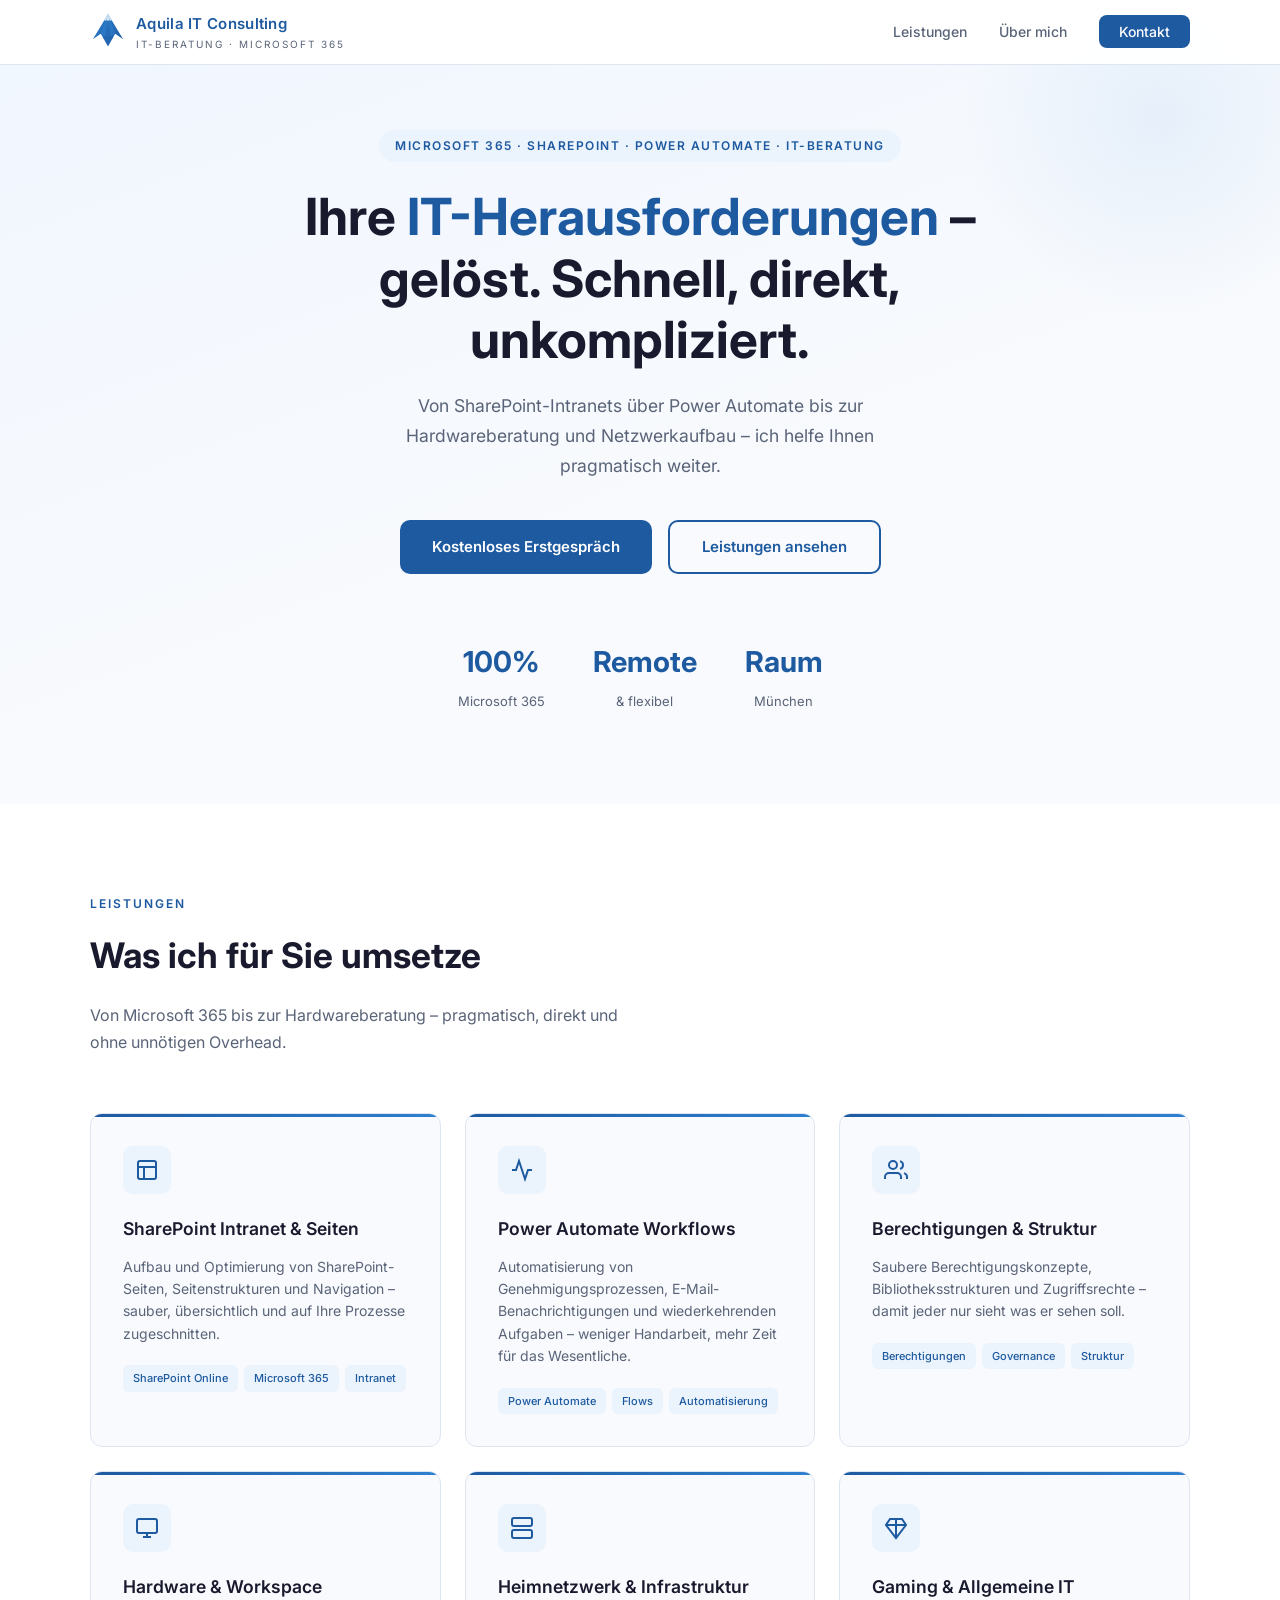
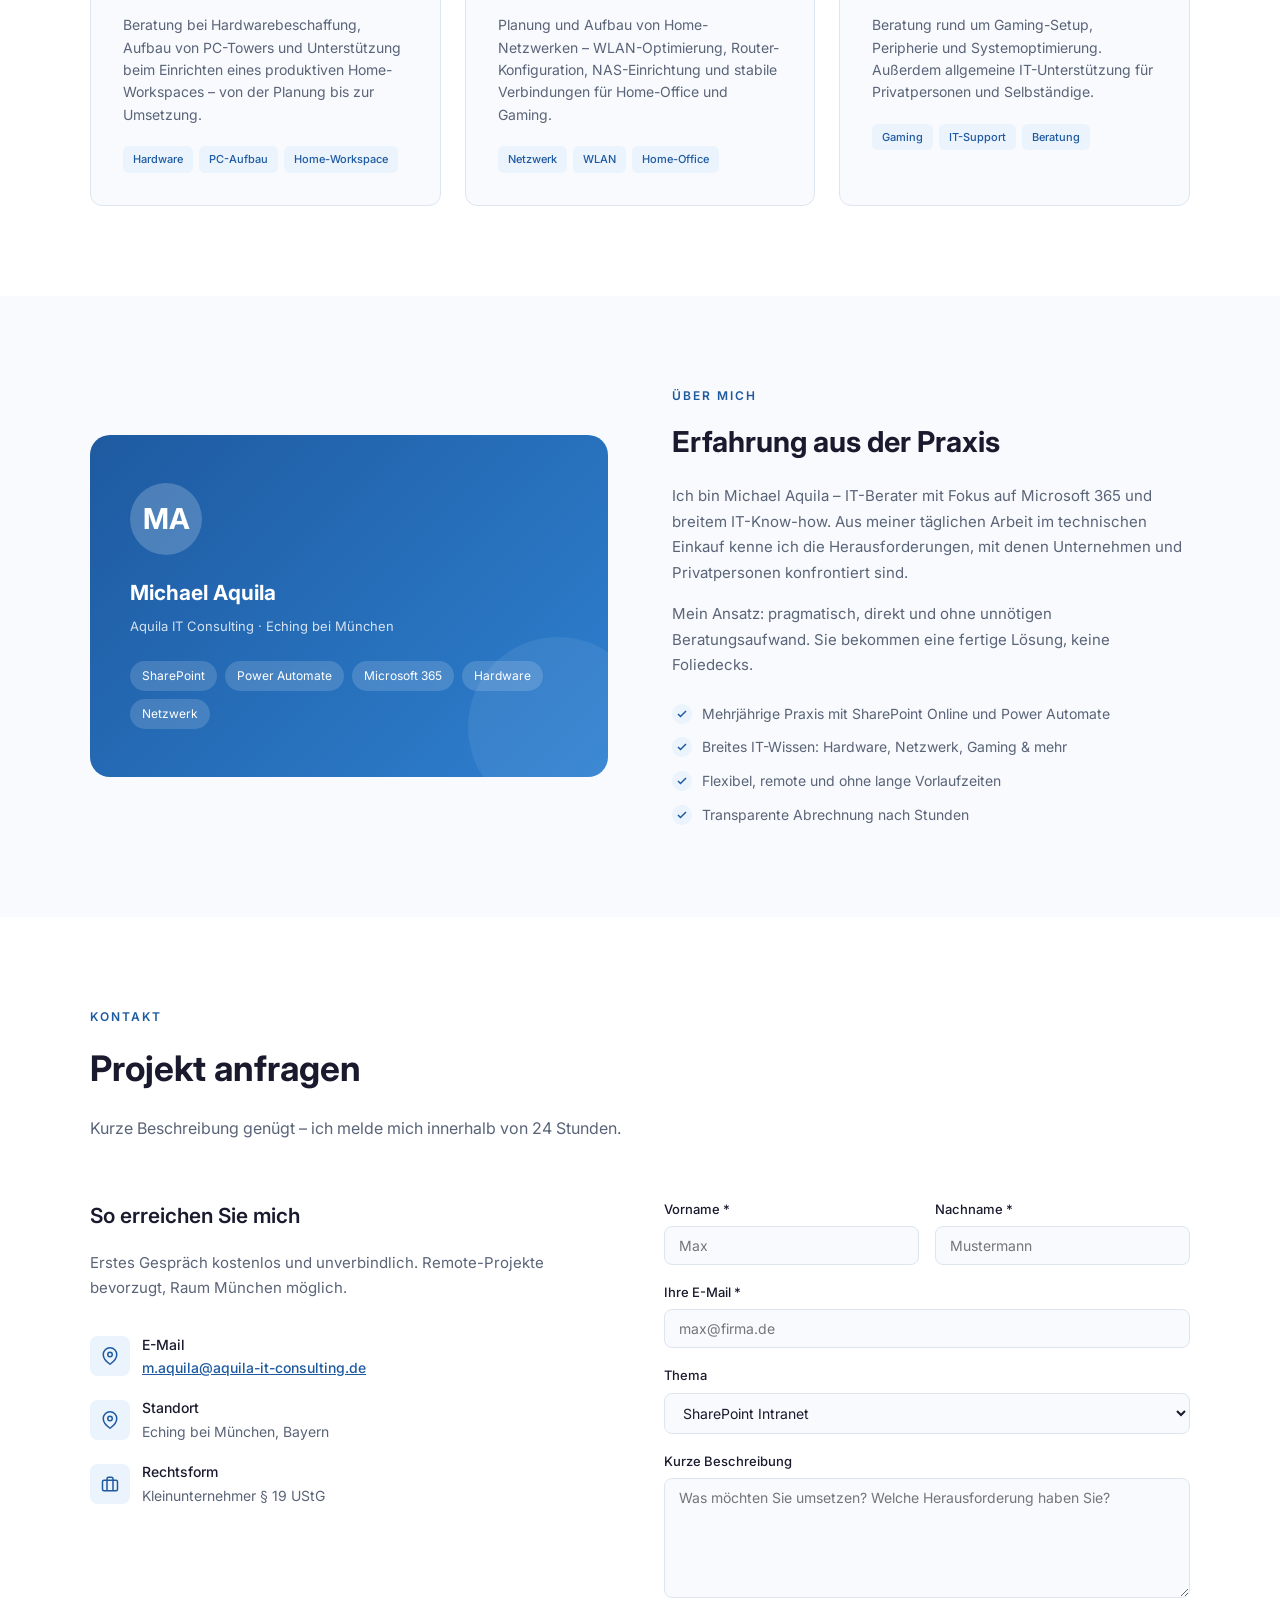
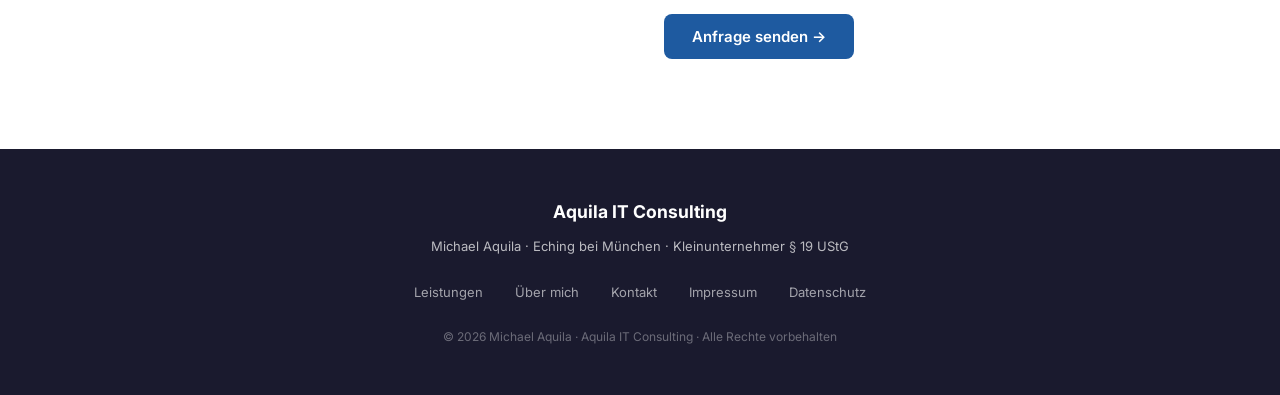
==== index.html @ cd44fe3d "Rename index_1.html to index.html" ====
<!DOCTYPE html>
<html lang="de">
<head>
<meta charset="UTF-8">
<meta name="viewport" content="width=device-width, initial-scale=1.0">
<title>Aquila IT Consulting – SharePoint, Power Automate & IT-Beratung</title>
<meta name="description" content="Professionelle IT-Beratung: SharePoint, Power Automate, Hardware, Netzwerk und mehr. Michael Aquila – Aquila IT Consulting, Eching bei München.">
<link href="https://fonts.googleapis.com/css2?family=Inter:wght@300;400;500;600;700&display=swap" rel="stylesheet">
<style>
  *, *::before, *::after { box-sizing: border-box; margin: 0; padding: 0; }
  :root {
    --blue: #1E5AA0;
    --blue-mid: #2E80D0;
    --blue-light: #EBF3FC;
    --blue-dark: #143D6E;
    --gold: #F0A500;
    --text: #1A1A2E;
    --text-muted: #5A6478;
    --bg: #F8FAFD;
    --white: #ffffff;
    --border: #DDE6F0;
    --radius: 12px;
  }
  html { scroll-behavior: smooth; }
  body { font-family: 'Inter', sans-serif; background: var(--bg); color: var(--text); line-height: 1.7; font-size: 16px; }

  /* NAV */
  nav { position: fixed; top: 0; left: 0; right: 0; background: rgba(255,255,255,0.95); backdrop-filter: blur(8px); border-bottom: 1px solid var(--border); z-index: 100; padding: 0 2rem; }
  .nav-inner { max-width: 1100px; margin: 0 auto; display: flex; align-items: center; justify-content: space-between; height: 64px; }
  .nav-logo { display: flex; align-items: center; gap: 10px; text-decoration: none; }
  .nav-logo svg { width: 36px; height: 36px; }
  .nav-logo-text { font-size: 15px; font-weight: 600; color: var(--blue); letter-spacing: 0.3px; }
  .nav-logo-sub { font-size: 10px; color: var(--text-muted); letter-spacing: 2px; text-transform: uppercase; }
  nav ul { list-style: none; display: flex; gap: 2rem; }
  nav ul a { text-decoration: none; color: var(--text-muted); font-size: 14px; font-weight: 500; transition: color 0.2s; }
  nav ul a:hover { color: var(--blue); }
  .nav-cta { background: var(--blue); color: white !important; padding: 8px 20px; border-radius: 8px; font-size: 14px !important; transition: background 0.2s !important; }
  .nav-cta:hover { background: var(--blue-dark) !important; color: white !important; }

  /* HERO */
  .hero { padding: 130px 2rem 90px; background: linear-gradient(160deg, #F0F6FF 0%, #F8FAFD 60%); text-align: center; position: relative; overflow: hidden; }
  .hero::before { content: ''; position: absolute; top: -80px; right: -80px; width: 400px; height: 400px; background: radial-gradient(circle, rgba(46,128,208,0.08) 0%, transparent 70%); pointer-events: none; }
  .hero-badge { display: inline-block; background: var(--blue-light); color: var(--blue); font-size: 12px; font-weight: 600; letter-spacing: 1.5px; text-transform: uppercase; padding: 6px 16px; border-radius: 20px; margin-bottom: 1.5rem; }
  .hero h1 { font-size: clamp(2rem, 5vw, 3.2rem); font-weight: 700; color: var(--text); line-height: 1.2; max-width: 780px; margin: 0 auto 1.25rem; }
  .hero h1 span { color: var(--blue); }
  .hero p { font-size: 1.1rem; color: var(--text-muted); max-width: 560px; margin: 0 auto 2.5rem; }
  .hero-btns { display: flex; gap: 1rem; justify-content: center; flex-wrap: wrap; }
  .btn-primary { background: var(--blue); color: white; padding: 14px 32px; border-radius: 10px; text-decoration: none; font-weight: 600; font-size: 15px; transition: background 0.2s, transform 0.15s; display: inline-block; }
  .btn-primary:hover { background: var(--blue-dark); transform: translateY(-1px); }
  .btn-outline { border: 2px solid var(--blue); color: var(--blue); padding: 12px 32px; border-radius: 10px; text-decoration: none; font-weight: 600; font-size: 15px; transition: all 0.2s; display: inline-block; }
  .btn-outline:hover { background: var(--blue-light); }
  .hero-stats { display: flex; justify-content: center; gap: 3rem; margin-top: 4rem; flex-wrap: wrap; }
  .hero-stat { text-align: center; }
  .hero-stat strong { display: block; font-size: 1.8rem; font-weight: 700; color: var(--blue); }
  .hero-stat span { font-size: 13px; color: var(--text-muted); }

  /* SECTIONS */
  section { padding: 90px 2rem; }
  .section-inner { max-width: 1100px; margin: 0 auto; }
  .section-label { font-size: 12px; font-weight: 600; letter-spacing: 2px; text-transform: uppercase; color: var(--blue); margin-bottom: 0.75rem; }
  .section-title { font-size: clamp(1.6rem, 3vw, 2.2rem); font-weight: 700; color: var(--text); margin-bottom: 1rem; }
  .section-sub { font-size: 1rem; color: var(--text-muted); max-width: 560px; margin-bottom: 3.5rem; }

  /* LEISTUNGEN */
  #leistungen { background: var(--white); }
  .services-grid { display: grid; grid-template-columns: repeat(auto-fit, minmax(300px, 1fr)); gap: 1.5rem; }
  .service-card { background: var(--bg); border: 1px solid var(--border); border-radius: var(--radius); padding: 2rem; transition: transform 0.2s, box-shadow 0.2s; position: relative; overflow: hidden; }
  .service-card::before { content: ''; position: absolute; top: 0; left: 0; right: 0; height: 3px; background: linear-gradient(90deg, var(--blue), var(--blue-mid)); }
  .service-card:hover { transform: translateY(-4px); box-shadow: 0 12px 32px rgba(30,90,160,0.1); }
  .service-icon { width: 48px; height: 48px; background: var(--blue-light); border-radius: 10px; display: flex; align-items: center; justify-content: center; margin-bottom: 1.25rem; }
  .service-icon svg { width: 24px; height: 24px; stroke: var(--blue); fill: none; stroke-width: 2; }
  .service-card h3 { font-size: 1.1rem; font-weight: 600; margin-bottom: 0.75rem; color: var(--text); }
  .service-card p { font-size: 14px; color: var(--text-muted); line-height: 1.6; }
  .service-tags { display: flex; flex-wrap: wrap; gap: 6px; margin-top: 1.25rem; }
  .tag { font-size: 11px; font-weight: 500; background: var(--blue-light); color: var(--blue); padding: 4px 10px; border-radius: 6px; }

  /* ÜBER MICH */
  #ueber { background: var(--bg); }
  .about-grid { display: grid; grid-template-columns: 1fr 1fr; gap: 4rem; align-items: center; }
  @media (max-width: 768px) { .about-grid { grid-template-columns: 1fr; gap: 2rem; } }
  .about-visual { background: linear-gradient(135deg, var(--blue) 0%, var(--blue-mid) 100%); border-radius: 20px; padding: 3rem 2.5rem; color: white; position: relative; overflow: hidden; }
  .about-visual::after { content: ''; position: absolute; bottom: -40px; right: -40px; width: 180px; height: 180px; background: rgba(255,255,255,0.07); border-radius: 50%; }
  .about-avatar { width: 72px; height: 72px; background: rgba(255,255,255,0.2); border-radius: 50%; display: flex; align-items: center; justify-content: center; font-size: 1.8rem; font-weight: 700; margin-bottom: 1.25rem; color: white; }
  .about-visual h3 { font-size: 1.3rem; font-weight: 700; margin-bottom: 0.25rem; }
  .about-visual p { font-size: 13px; opacity: 0.8; margin-bottom: 1.5rem; }
  .about-chips { display: flex; flex-wrap: wrap; gap: 8px; }
  .about-chip { background: rgba(255,255,255,0.15); color: white; font-size: 12px; padding: 5px 12px; border-radius: 20px; }
  .about-text h2 { font-size: 1.8rem; font-weight: 700; margin-bottom: 1rem; }
  .about-text p { color: var(--text-muted); margin-bottom: 1rem; font-size: 15px; }
  .about-points { list-style: none; margin-top: 1.5rem; display: flex; flex-direction: column; gap: 10px; }
  .about-points li { display: flex; align-items: flex-start; gap: 10px; font-size: 14px; color: var(--text-muted); }
  .about-points li::before { content: ''; width: 20px; height: 20px; min-width: 20px; background: var(--blue-light); border-radius: 50%; background-image: url("data:image/svg+xml,%3Csvg xmlns='http://www.w3.org/2000/svg' viewBox='0 0 24 24' fill='none' stroke='%231E5AA0' stroke-width='3'%3E%3Cpolyline points='20 6 9 17 4 12'/%3E%3C/svg%3E"); background-size: 12px; background-position: center; background-repeat: no-repeat; margin-top: 2px; }

  /* KONTAKT */
  #kontakt { background: var(--white); }
  .contact-grid { display: grid; grid-template-columns: 1fr 1fr; gap: 3rem; align-items: start; }
  @media (max-width: 768px) { .contact-grid { grid-template-columns: 1fr; } }
  .contact-info h3 { font-size: 1.3rem; font-weight: 600; margin-bottom: 1rem; }
  .contact-info p { color: var(--text-muted); font-size: 15px; margin-bottom: 2rem; }
  .contact-items { display: flex; flex-direction: column; gap: 1rem; }
  .contact-item { display: flex; align-items: center; gap: 12px; font-size: 14px; color: var(--text-muted); }
  .contact-item-icon { width: 40px; height: 40px; background: var(--blue-light); border-radius: 8px; display: flex; align-items: center; justify-content: center; flex-shrink: 0; }
  .contact-item-icon svg { width: 18px; height: 18px; stroke: var(--blue); fill: none; stroke-width: 2; }
  .contact-form { display: flex; flex-direction: column; gap: 1rem; }
  .form-row { display: grid; grid-template-columns: 1fr 1fr; gap: 1rem; }
  @media (max-width: 520px) { .form-row { grid-template-columns: 1fr; } }
  .form-group { display: flex; flex-direction: column; gap: 6px; }
  .form-group label { font-size: 13px; font-weight: 500; color: var(--text); }
  .form-group input, .form-group textarea, .form-group select { padding: 10px 14px; border: 1px solid var(--border); border-radius: 8px; font-family: inherit; font-size: 14px; color: var(--text); background: var(--bg); outline: none; transition: border-color 0.2s; }
  .form-group input:focus, .form-group textarea:focus, .form-group select:focus { border-color: var(--blue); }
  .form-group textarea { resize: vertical; min-height: 120px; }
  .form-submit { background: var(--blue); color: white; border: none; padding: 13px 28px; border-radius: 8px; font-size: 15px; font-weight: 600; font-family: inherit; cursor: pointer; transition: background 0.2s; align-self: flex-start; }
  .form-submit:hover { background: var(--blue-dark); }

  /* MODAL */
  .modal-overlay { display: none; position: fixed; inset: 0; background: rgba(0,0,0,0.5); z-index: 999; align-items: center; justify-content: center; padding: 1rem; }
  .modal-overlay.active { display: flex; }
  .modal { background: white; border-radius: 16px; padding: 2rem; max-width: 720px; width: 100%; max-height: 85vh; overflow-y: auto; position: relative; }
  .modal h2 { font-size: 1.4rem; font-weight: 700; color: var(--blue); margin-bottom: 1.5rem; }
  .modal h3 { font-size: 1rem; font-weight: 600; margin: 1.25rem 0 0.5rem; color: var(--text); }
  .modal p, .modal li { font-size: 14px; color: var(--text-muted); line-height: 1.7; }
  .modal ul { padding-left: 1.25rem; margin-top: 0.5rem; }
  .modal-close { position: absolute; top: 1rem; right: 1rem; background: var(--bg); border: 1px solid var(--border); border-radius: 8px; padding: 6px 12px; cursor: pointer; font-size: 13px; color: var(--text-muted); font-family: inherit; }
  .modal-close:hover { background: var(--border); }

  /* FOOTER */
  footer { background: var(--text); color: rgba(255,255,255,0.7); padding: 3rem 2rem; text-align: center; }
  .footer-inner { max-width: 1100px; margin: 0 auto; }
  .footer-logo { font-size: 1.1rem; font-weight: 700; color: white; margin-bottom: 0.5rem; }
  .footer-sub { font-size: 13px; margin-bottom: 1.5rem; }
  .footer-links { display: flex; justify-content: center; gap: 2rem; flex-wrap: wrap; margin-bottom: 1.5rem; }
  .footer-links a { color: rgba(255,255,255,0.6); text-decoration: none; font-size: 13px; transition: color 0.2s; cursor: pointer; }
  .footer-links a:hover { color: white; }
  .footer-copy { font-size: 12px; opacity: 0.5; }

  @media (max-width: 640px) {
    nav ul { display: none; }
    .hero { padding: 110px 1.5rem 70px; }
    .hero-stats { gap: 1.5rem; }
    section { padding: 60px 1.5rem; }
    .services-grid { grid-template-columns: 1fr; }
  }
</style>
</head>
<body>

<nav>
  <div class="nav-inner">
    <a href="#" class="nav-logo">
      <svg viewBox="0 0 84 100" xmlns="http://www.w3.org/2000/svg">
        <defs>
          <linearGradient id="wg" x1="0%" y1="0%" x2="100%" y2="100%">
            <stop offset="0%" style="stop-color:#2E80D0"/>
            <stop offset="100%" style="stop-color:#1E5AA0"/>
          </linearGradient>
        </defs>
        <polygon points="42,0 0,70 22,55 42,90 62,55 84,70" fill="url(#wg)"/>
        <polygon points="42,0 32,18 52,18" fill="white"/>
        <polygon points="42,0 22,55 34,63" fill="rgba(46,128,208,0.5)"/>
        <polygon points="42,0 62,55 50,63" fill="rgba(46,128,208,0.5)"/>
        <rect x="28" y="65" width="28" height="4" rx="2" fill="#1E5AA0" opacity="0.4"/>
      </svg>
      <div>
        <div class="nav-logo-text">Aquila IT Consulting</div>
        <div class="nav-logo-sub">IT-Beratung · Microsoft 365</div>
      </div>
    </a>
    <ul>
      <li><a href="#leistungen">Leistungen</a></li>
      <li><a href="#ueber">Über mich</a></li>
      <li><a href="#kontakt" class="nav-cta">Kontakt</a></li>
    </ul>
  </div>
</nav>

<section class="hero">
  <div class="hero-badge">Microsoft 365 · SharePoint · Power Automate · IT-Beratung</div>
  <h1>Ihre <span>IT-Herausforderungen</span> – gelöst. Schnell, direkt, unkompliziert.</h1>
  <p>Von SharePoint-Intranets über Power Automate bis zur Hardwareberatung und Netzwerkaufbau – ich helfe Ihnen pragmatisch weiter.</p>
  <div class="hero-btns">
    <a href="#kontakt" class="btn-primary">Kostenloses Erstgespräch</a>
    <a href="#leistungen" class="btn-outline">Leistungen ansehen</a>
  </div>
  <div class="hero-stats">
    <div class="hero-stat"><strong>100%</strong><span>Microsoft 365</span></div>
    <div class="hero-stat"><strong>Remote</strong><span>& flexibel</span></div>
    <div class="hero-stat"><strong>Raum</strong><span>München</span></div>
  </div>
</section>

<section id="leistungen">
  <div class="section-inner">
    <div class="section-label">Leistungen</div>
    <h2 class="section-title">Was ich für Sie umsetze</h2>
    <p class="section-sub">Von Microsoft 365 bis zur Hardwareberatung – pragmatisch, direkt und ohne unnötigen Overhead.</p>
    <div class="services-grid">

      <div class="service-card">
        <div class="service-icon">
          <svg viewBox="0 0 24 24"><rect x="3" y="3" width="18" height="18" rx="2"/><line x1="3" y1="9" x2="21" y2="9"/><line x1="9" y1="21" x2="9" y2="9"/></svg>
        </div>
        <h3>SharePoint Intranet & Seiten</h3>
        <p>Aufbau und Optimierung von SharePoint-Seiten, Seitenstrukturen und Navigation – sauber, übersichtlich und auf Ihre Prozesse zugeschnitten.</p>
        <div class="service-tags"><span class="tag">SharePoint Online</span><span class="tag">Microsoft 365</span><span class="tag">Intranet</span></div>
      </div>

      <div class="service-card">
        <div class="service-icon">
          <svg viewBox="0 0 24 24"><polyline points="22 12 18 12 15 21 9 3 6 12 2 12"/></svg>
        </div>
        <h3>Power Automate Workflows</h3>
        <p>Automatisierung von Genehmigungsprozessen, E-Mail-Benachrichtigungen und wiederkehrenden Aufgaben – weniger Handarbeit, mehr Zeit für das Wesentliche.</p>
        <div class="service-tags"><span class="tag">Power Automate</span><span class="tag">Flows</span><span class="tag">Automatisierung</span></div>
      </div>

      <div class="service-card">
        <div class="service-icon">
          <svg viewBox="0 0 24 24"><path d="M17 21v-2a4 4 0 0 0-4-4H5a4 4 0 0 0-4 4v2"/><circle cx="9" cy="7" r="4"/><path d="M23 21v-2a4 4 0 0 0-3-3.87"/><path d="M16 3.13a4 4 0 0 1 0 7.75"/></svg>
        </div>
        <h3>Berechtigungen & Struktur</h3>
        <p>Saubere Berechtigungskonzepte, Bibliotheksstrukturen und Zugriffsrechte – damit jeder nur sieht was er sehen soll.</p>
        <div class="service-tags"><span class="tag">Berechtigungen</span><span class="tag">Governance</span><span class="tag">Struktur</span></div>
      </div>

      <div class="service-card">
        <div class="service-icon">
          <svg viewBox="0 0 24 24"><rect x="2" y="3" width="20" height="14" rx="2"/><line x1="8" y1="21" x2="16" y2="21"/><line x1="12" y1="17" x2="12" y2="21"/></svg>
        </div>
        <h3>Hardware & Workspace</h3>
        <p>Beratung bei Hardwarebeschaffung, Aufbau von PC-Towers und Unterstützung beim Einrichten eines produktiven Home-Workspaces – von der Planung bis zur Umsetzung.</p>
        <div class="service-tags"><span class="tag">Hardware</span><span class="tag">PC-Aufbau</span><span class="tag">Home-Workspace</span></div>
      </div>

      <div class="service-card">
        <div class="service-icon">
          <svg viewBox="0 0 24 24"><rect x="2" y="2" width="20" height="8" rx="2"/><rect x="2" y="14" width="20" height="8" rx="2"/><line x1="6" y1="6" x2="6.01" y2="6"/><line x1="6" y1="18" x2="6.01" y2="18"/></svg>
        </div>
        <h3>Heimnetzwerk & Infrastruktur</h3>
        <p>Planung und Aufbau von Home-Netzwerken – WLAN-Optimierung, Router-Konfiguration, NAS-Einrichtung und stabile Verbindungen für Home-Office und Gaming.</p>
        <div class="service-tags"><span class="tag">Netzwerk</span><span class="tag">WLAN</span><span class="tag">Home-Office</span></div>
      </div>

      <div class="service-card">
        <div class="service-icon">
          <svg viewBox="0 0 24 24"><polygon points="6 3 18 3 22 9 12 22 2 9"/><line x1="2" y1="9" x2="22" y2="9"/><line x1="12" y1="3" x2="12" y2="22"/></svg>
        </div>
        <h3>Gaming & Allgemeine IT</h3>
        <p>Beratung rund um Gaming-Setup, Peripherie und Systemoptimierung. Außerdem allgemeine IT-Unterstützung für Privatpersonen und Selbständige.</p>
        <div class="service-tags"><span class="tag">Gaming</span><span class="tag">IT-Support</span><span class="tag">Beratung</span></div>
      </div>

    </div>
  </div>
</section>

<section id="ueber">
  <div class="section-inner">
    <div class="about-grid">
      <div class="about-visual">
        <div class="about-avatar">MA</div>
        <h3>Michael Aquila</h3>
        <p>Aquila IT Consulting · Eching bei München</p>
        <div class="about-chips">
          <span class="about-chip">SharePoint</span>
          <span class="about-chip">Power Automate</span>
          <span class="about-chip">Microsoft 365</span>
          <span class="about-chip">Hardware</span>
          <span class="about-chip">Netzwerk</span>
        </div>
      </div>
      <div class="about-text">
        <div class="section-label">Über mich</div>
        <h2 class="section-title">Erfahrung aus der Praxis</h2>
        <p>Ich bin Michael Aquila – IT-Berater mit Fokus auf Microsoft 365 und breitem IT-Know-how. Aus meiner täglichen Arbeit im technischen Einkauf kenne ich die Herausforderungen, mit denen Unternehmen und Privatpersonen konfrontiert sind.</p>
        <p>Mein Ansatz: pragmatisch, direkt und ohne unnötigen Beratungsaufwand. Sie bekommen eine fertige Lösung, keine Foliedecks.</p>
        <ul class="about-points">
          <li>Mehrjährige Praxis mit SharePoint Online und Power Automate</li>
          <li>Breites IT-Wissen: Hardware, Netzwerk, Gaming & mehr</li>
          <li>Flexibel, remote und ohne lange Vorlaufzeiten</li>
          <li>Transparente Abrechnung nach Stunden</li>
        </ul>
      </div>
    </div>
  </div>
</section>

<section id="kontakt">
  <div class="section-inner">
    <div class="section-label">Kontakt</div>
    <h2 class="section-title">Projekt anfragen</h2>
    <p class="section-sub">Kurze Beschreibung genügt – ich melde mich innerhalb von 24 Stunden.</p>
    <div class="contact-grid">
      <div class="contact-info">
        <h3>So erreichen Sie mich</h3>
        <p>Erstes Gespräch kostenlos und unverbindlich. Remote-Projekte bevorzugt, Raum München möglich.</p>
        <div class="contact-items">
          <div class="contact-item">
            <div class="contact-item-icon">
              <svg viewBox="0 0 24 24"><path d="M21 10c0 7-9 13-9 13s-9-6-9-13a9 9 0 0 1 18 0z"/><circle cx="12" cy="10" r="3"/></svg>
            </div>
            <div><div style="font-weight:500;color:#1A1A2E">E-Mail</div><a href="mailto:m.aquila@aquila-it-consulting.de" style="color:var(--blue);font-weight:500">m.aquila@aquila-it-consulting.de</a></div>
          </div>
          <div class="contact-item">
            <div class="contact-item-icon">
              <svg viewBox="0 0 24 24"><path d="M21 10c0 7-9 13-9 13s-9-6-9-13a9 9 0 0 1 18 0z"/><circle cx="12" cy="10" r="3"/></svg>
            </div>
            <div><div style="font-weight:500;color:#1A1A2E">Standort</div>Eching bei München, Bayern</div>
          </div>
          <div class="contact-item">
            <div class="contact-item-icon">
              <svg viewBox="0 0 24 24"><rect x="2" y="7" width="20" height="14" rx="2"/><path d="M16 21V5a2 2 0 0 0-2-2h-4a2 2 0 0 0-2 2v16"/></svg>
            </div>
            <div><div style="font-weight:500;color:#1A1A2E">Rechtsform</div>Kleinunternehmer § 19 UStG</div>
          </div>
        </div>
      </div>
      <form class="contact-form" id="contactForm">
        <div class="form-row">
          <div class="form-group">
            <label>Vorname *</label>
            <input type="text" id="f-vorname" placeholder="Max" required>
          </div>
          <div class="form-group">
            <label>Nachname *</label>
            <input type="text" id="f-nachname" placeholder="Mustermann" required>
          </div>
        </div>
        <div class="form-group">
          <label>Ihre E-Mail *</label>
          <input type="email" id="f-email" placeholder="max@firma.de" required>
        </div>
        <div class="form-group">
          <label>Thema</label>
          <select id="f-thema">
            <option>SharePoint Intranet</option>
            <option>Power Automate Workflow</option>
            <option>Berechtigungen & Struktur</option>
            <option>Hardware & Workspace</option>
            <option>Heimnetzwerk</option>
            <option>Gaming & Allgemeine IT</option>
            <option>Sonstiges</option>
          </select>
        </div>
        <div class="form-group">
          <label>Kurze Beschreibung</label>
          <textarea id="f-nachricht" placeholder="Was möchten Sie umsetzen? Welche Herausforderung haben Sie?"></textarea>
        </div>
        <button type="submit" class="form-submit">Anfrage senden →</button>
      </form>
    </div>
  </div>
</section>

<footer>
  <div class="footer-inner">
    <div class="footer-logo">Aquila IT Consulting</div>
    <div class="footer-sub">Michael Aquila · Eching bei München · Kleinunternehmer § 19 UStG</div>
    <div class="footer-links">
      <a href="#leistungen">Leistungen</a>
      <a href="#ueber">Über mich</a>
      <a href="#kontakt">Kontakt</a>
      <a onclick="document.getElementById('modal-impressum').classList.add('active')">Impressum</a>
      <a onclick="document.getElementById('modal-dsgvo').classList.add('active')">Datenschutz</a>
    </div>
    <div class="footer-copy">© 2026 Michael Aquila · Aquila IT Consulting · Alle Rechte vorbehalten</div>
  </div>
</footer>

<!-- IMPRESSUM MODAL -->
<div class="modal-overlay" id="modal-impressum">
  <div class="modal">
    <button class="modal-close" onclick="document.getElementById('modal-impressum').classList.remove('active')">✕ Schließen</button>
    <h2>Impressum</h2>
    <h3>Angaben gemäß § 5 TMG</h3>
    <p>Michael Aquila<br>Aquila IT Consulting<br>Günzenhausener Straße 8<br>85386 Eching</p>
    <h3>Kontakt</h3>
    <p>E-Mail: m.aquila@aquila-it-consulting.de<br>Website: aquila-it-consulting.de</p>
    <h3>Umsatzsteuer</h3>
    <p>Gemäß § 19 UStG (Kleinunternehmerregelung) wird keine Umsatzsteuer berechnet und ausgewiesen.</p>
    <h3>Steuernummer</h3>
    <p>Steuernummer: (bitte eintragen)</p>
    <h3>Berufsbezeichnung</h3>
    <p>IT-Berater (freiberuflich/gewerblich), Aquila IT Consulting, eingetragen beim Gewerbeamt Eching.</p>
    <h3>Haftungsausschluss</h3>
    <p>Die Inhalte dieser Website wurden mit größter Sorgfalt erstellt. Für die Richtigkeit, Vollständigkeit und Aktualität der Inhalte übernehme ich keine Gewähr. Als Diensteanbieter bin ich für eigene Inhalte nach den allgemeinen Gesetzen verantwortlich.</p>
    <h3>Urheberrecht</h3>
    <p>Die durch den Seitenbetreiber erstellten Inhalte und Werke auf dieser Website unterliegen dem deutschen Urheberrecht. Die Vervielfältigung, Bearbeitung, Verbreitung und jede Art der Verwertung außerhalb der Grenzen des Urheberrechts bedürfen der schriftlichen Zustimmung.</p>
  </div>
</div>

<!-- DSGVO MODAL -->
<div class="modal-overlay" id="modal-dsgvo">
  <div class="modal">
    <button class="modal-close" onclick="document.getElementById('modal-dsgvo').classList.remove('active')">✕ Schließen</button>
    <h2>Datenschutzerklärung</h2>
    <h3>1. Verantwortlicher</h3>
    <p>Michael Aquila, Aquila IT Consulting, Günzenhausener Straße 8, 85386 Eching</p>
    <h3>2. Erhebung und Speicherung personenbezogener Daten</h3>
    <p>Diese Website erhebt keine personenbezogenen Daten automatisch. Das Kontaktformular öffnet Ihr E-Mail-Programm und überträgt keine Daten an Server dieser Website.</p>
    <h3>3. Kontaktformular</h3>
    <p>Wenn Sie das Kontaktformular nutzen, wird Ihr E-Mail-Programm geöffnet und eine E-Mail vorbereitet. Die Daten werden direkt per E-Mail übermittelt und nicht auf Servern dieser Website gespeichert.</p>
    <h3>4. Hosting</h3>
    <p>Diese Website wird über GitHub Pages (GitHub, Inc., 88 Colin P. Kelly Jr. Street, San Francisco, CA 94107, USA) gehostet. GitHub kann beim Aufruf der Website automatisch Server-Logfiles erfassen. Weitere Informationen finden Sie in der <a href="https://docs.github.com/de/site-policy/privacy-policies/github-general-privacy-statement" target="_blank" style="color:var(--blue)">Datenschutzerklärung von GitHub</a>.</p>
    <h3>5. Cookies</h3>
    <p>Diese Website verwendet keine Cookies und kein Tracking.</p>
    <h3>6. Ihre Rechte</h3>
    <p>Sie haben das Recht auf Auskunft, Berichtigung, Löschung und Einschränkung der Verarbeitung Ihrer personenbezogenen Daten sowie das Recht auf Datenübertragbarkeit. Wenden Sie sich hierzu per E-Mail an mich.</p>
    <h3>7. Aktualität</h3>
    <p>Stand: August 2026</p>
  </div>
</div>

<script>
document.getElementById('contactForm').addEventListener('submit', function(e) {
  e.preventDefault();
  const vorname = document.getElementById('f-vorname').value;
  const nachname = document.getElementById('f-nachname').value;
  const email = document.getElementById('f-email').value;
  const thema = document.getElementById('f-thema').value;
  const nachricht = document.getElementById('f-nachricht').value;

  if (!vorname || !nachname || !email) {
    alert('Bitte füllen Sie alle Pflichtfelder aus.');
    return;
  }

  const subject = encodeURIComponent('Anfrage: ' + thema + ' – ' + vorname + ' ' + nachname);
  const body = encodeURIComponent(
    'Name: ' + vorname + ' ' + nachname + '\n' +
    'E-Mail: ' + email + '\n' +
    'Thema: ' + thema + '\n\n' +
    'Nachricht:\n' + nachricht
  );

  window.location.href = 'mailto:m.aquila@aquila-it-consulting.de?subject=' + subject + '&body=' + body;
});

document.querySelectorAll('a[href^="#"]').forEach(a => {
  a.addEventListener('click', e => {
    const target = document.querySelector(a.getAttribute('href'));
    if (target) { e.preventDefault(); target.scrollIntoView({ behavior: 'smooth', block: 'start' }); }
  });
});

document.querySelectorAll('.modal-overlay').forEach(overlay => {
  overlay.addEventListener('click', function(e) {
    if (e.target === this) this.classList.remove('active');
  });
});
</script>
</body>
</html>
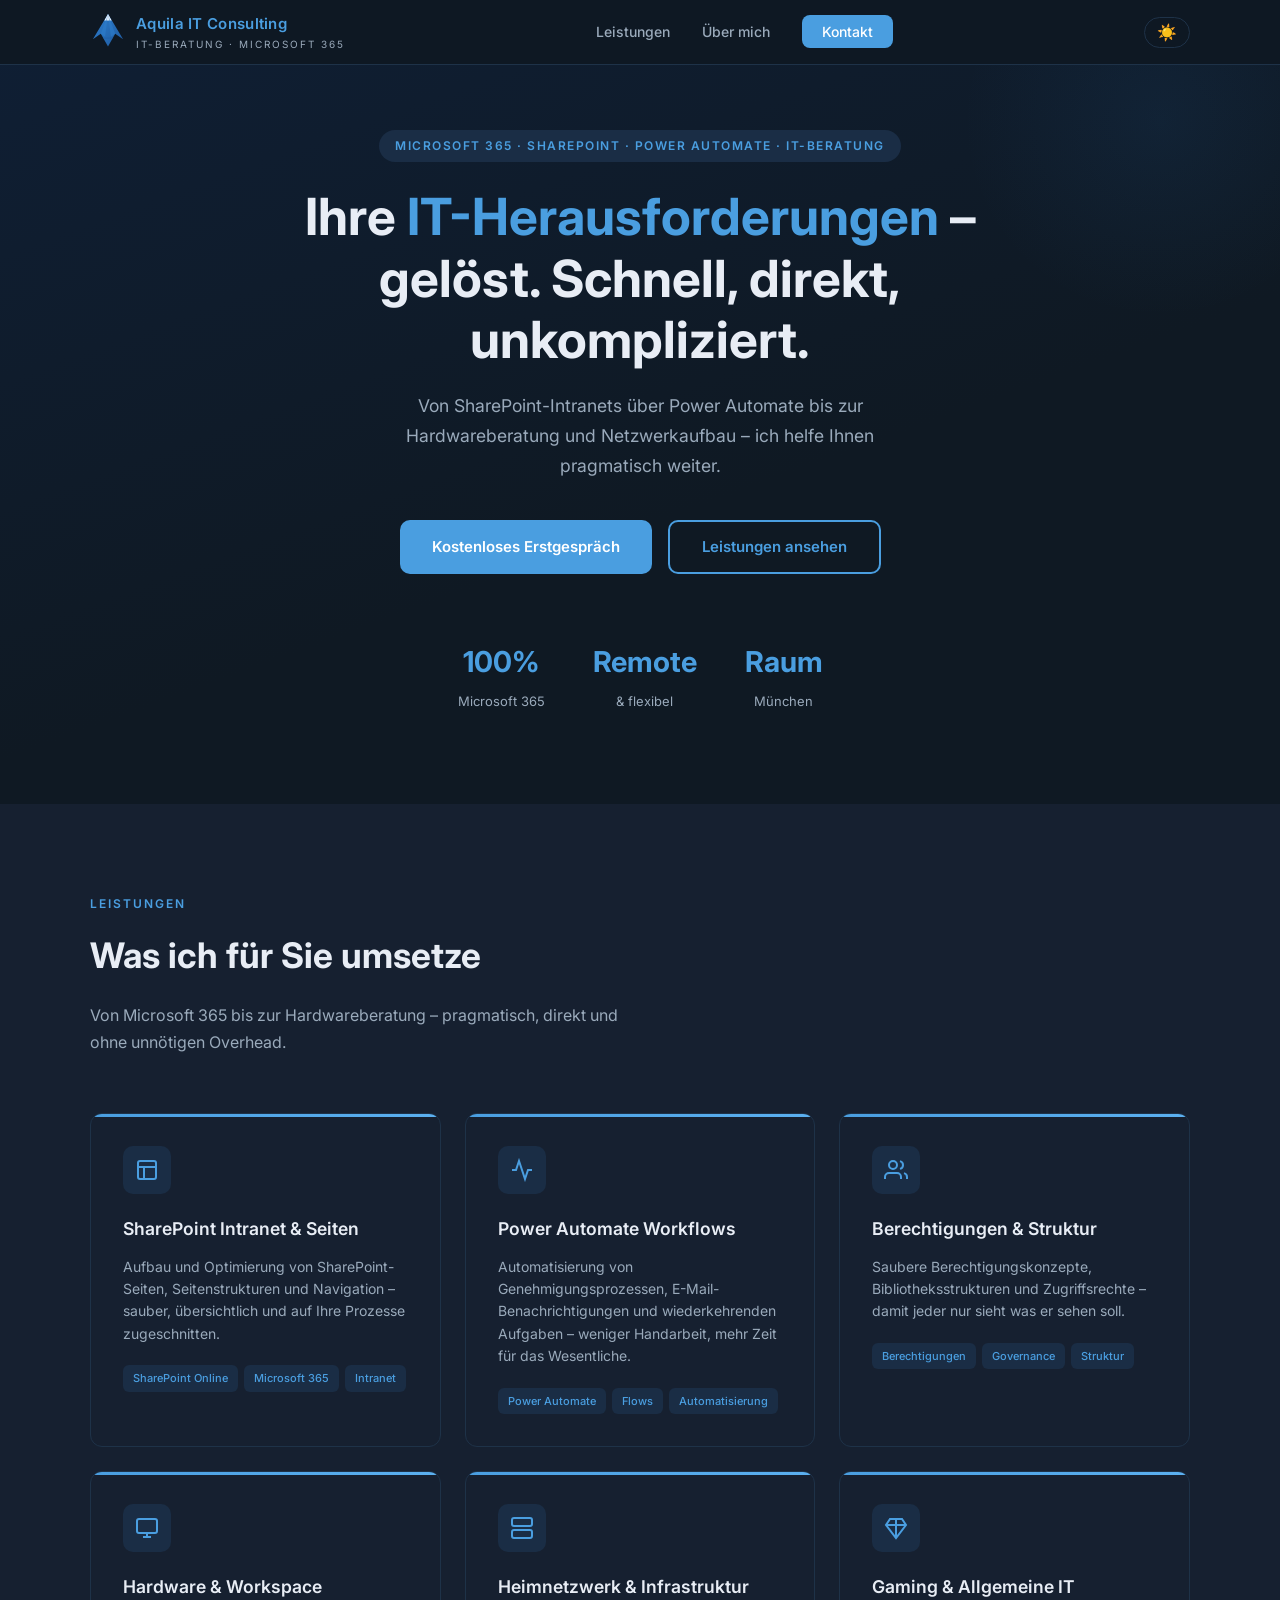
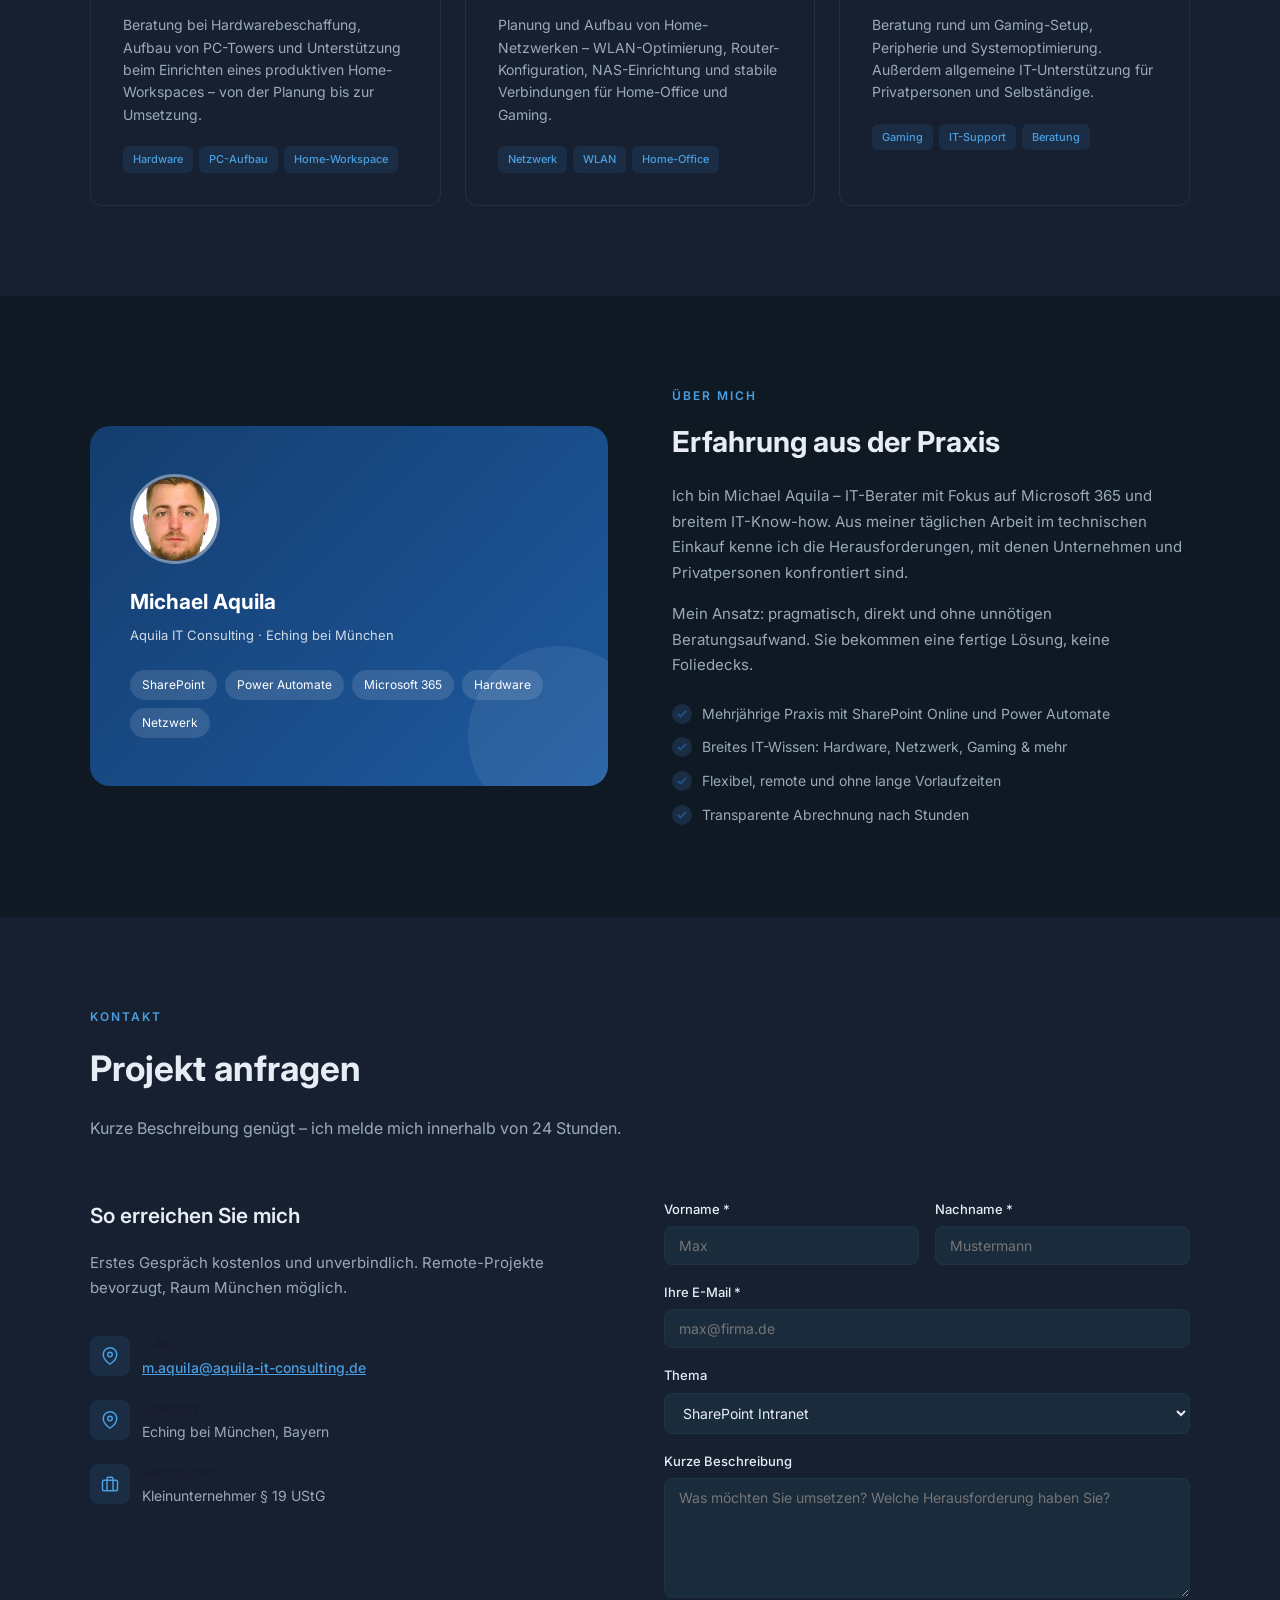
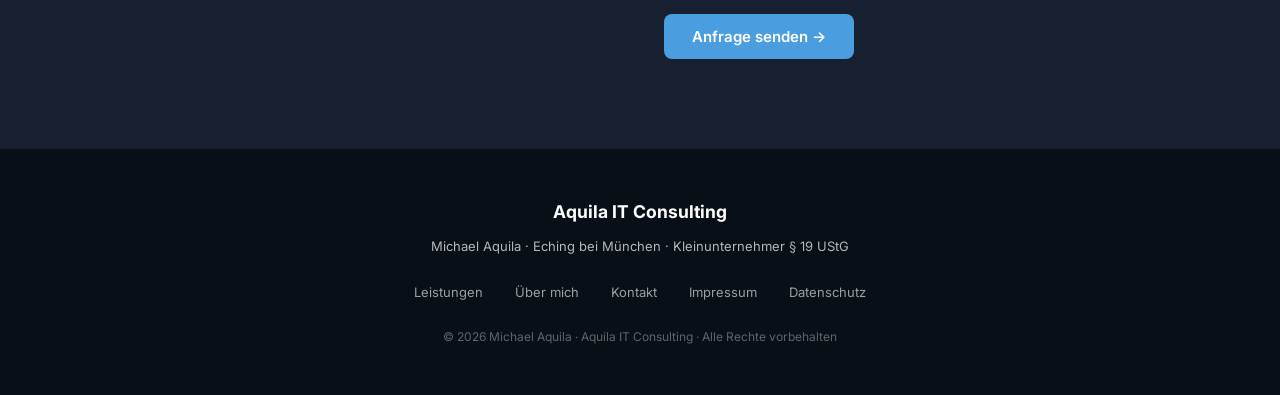
==== commit 483c3602: "Rename index_4.html to index.html" ====
--- a/index.html
+++ b/index.html
@@ -140,6 +140,46 @@
     section { padding: 60px 1.5rem; }
     .services-grid { grid-template-columns: 1fr; }
   }
+
+  /* DARK MODE */
+  body.dark {
+    --blue: #4A9EE0;
+    --blue-mid: #5BB0F0;
+    --blue-light: #1A2D45;
+    --blue-dark: #2E80D0;
+    --gold: #F0A500;
+    --text: #E8EDF5;
+    --text-muted: #9AAABB;
+    --bg: #0F1923;
+    --white: #162030;
+    --border: #1E3248;
+  }
+  body.dark nav { background: rgba(15,25,35,0.95); }
+  body.dark .hero { background: linear-gradient(160deg, #0F1F35 0%, #0F1923 60%); }
+  body.dark .service-card { background: #162030; }
+  body.dark .about-visual { background: linear-gradient(135deg, #143D6E 0%, #1E5AA0 100%); }
+  body.dark .modal { background: #162030; color: var(--text); }
+  body.dark .form-group input,
+  body.dark .form-group textarea,
+  body.dark .form-group select { background: #1A2B3C; color: var(--text); border-color: var(--border); }
+  body.dark footer { background: #080F17; }
+  body.dark .about-chip { background: rgba(255,255,255,0.12); }
+
+  .dark-toggle {
+    background: none;
+    border: 1px solid var(--border);
+    border-radius: 20px;
+    padding: 5px 12px;
+    cursor: pointer;
+    font-size: 16px;
+    color: var(--text-muted);
+    transition: all 0.2s;
+    display: flex;
+    align-items: center;
+    gap: 6px;
+  }
+  .dark-toggle:hover { border-color: var(--blue); color: var(--blue); }
+
 </style>
 </head>
 <body>
@@ -170,6 +210,7 @@
       <li><a href="#ueber">Über mich</a></li>
       <li><a href="#kontakt" class="nav-cta">Kontakt</a></li>
     </ul>
+    <button class="dark-toggle" onclick="toggleDark()" id="darkBtn" title="Dark/Light Mode">🌙</button>
   </div>
 </nav>
 
@@ -257,7 +298,7 @@
   <div class="section-inner">
     <div class="about-grid">
       <div class="about-visual">
-        <div class="about-avatar">MA</div>
+        <img src="[data-uri]" alt="Michael Aquila" style="width:90px;height:90px;border-radius:50%;object-fit:cover;border:3px solid rgba(255,255,255,0.4);margin-bottom:1.25rem;display:block;">
         <h3>Michael Aquila</h3>
         <p>Aquila IT Consulting · Eching bei München</p>
         <div class="about-chips">
@@ -435,6 +476,25 @@
   window.location.href = 'mailto:m.aquila@aquila-it-consulting.de?subject=' + subject + '&body=' + body;
 });
 
+
+function toggleDark() {
+  document.body.classList.toggle('dark');
+  const isDark = document.body.classList.contains('dark');
+  localStorage.setItem('darkMode', isDark);
+  document.getElementById('darkBtn').textContent = isDark ? '☀️' : '🌙';
+}
+
+// Default: Dark Mode ON
+(function() {
+  const saved = localStorage.getItem('darkMode');
+  const isDark = saved === null ? true : saved === 'true';
+  if (isDark) document.body.classList.add('dark');
+  document.addEventListener('DOMContentLoaded', function() {
+    const btn = document.getElementById('darkBtn');
+    if (btn) btn.textContent = document.body.classList.contains('dark') ? '☀️' : '🌙';
+  });
+})();
+
 document.querySelectorAll('a[href^="#"]').forEach(a => {
   a.addEventListener('click', e => {
     const target = document.querySelector(a.getAttribute('href'));
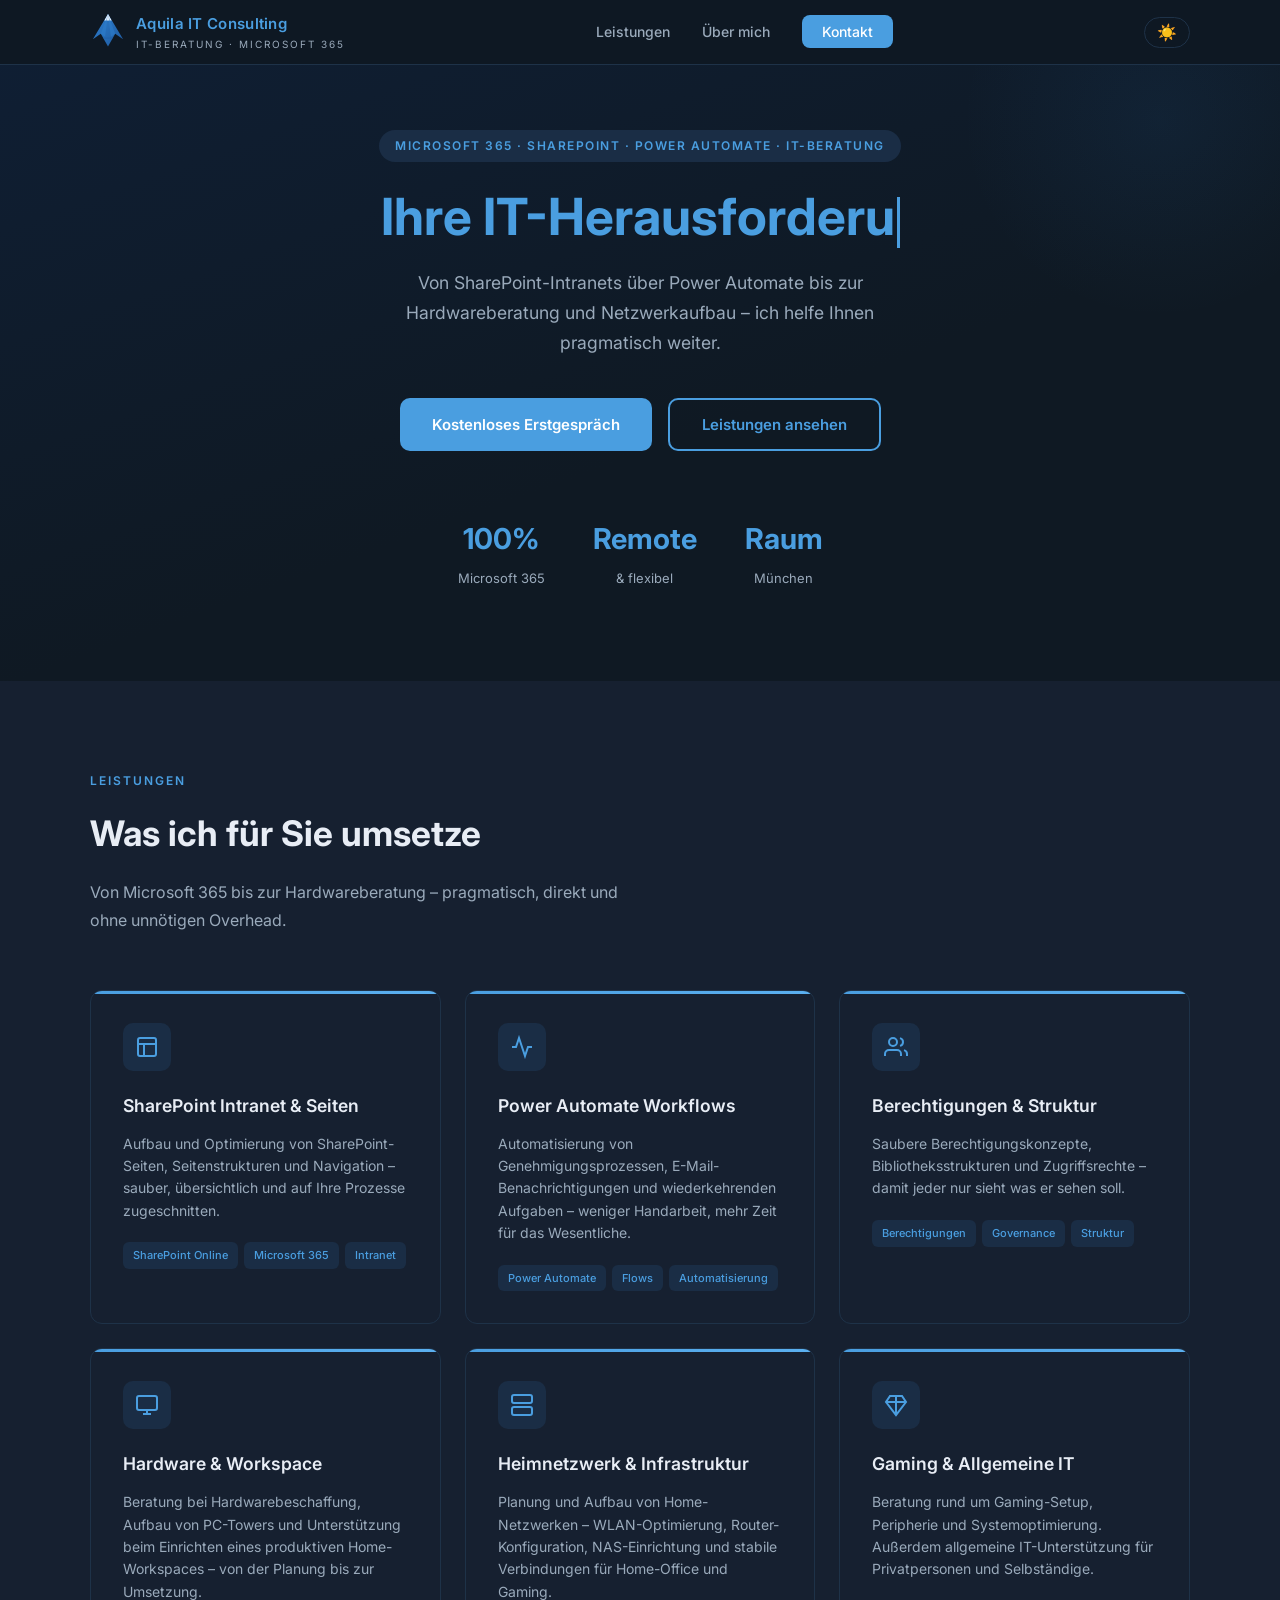
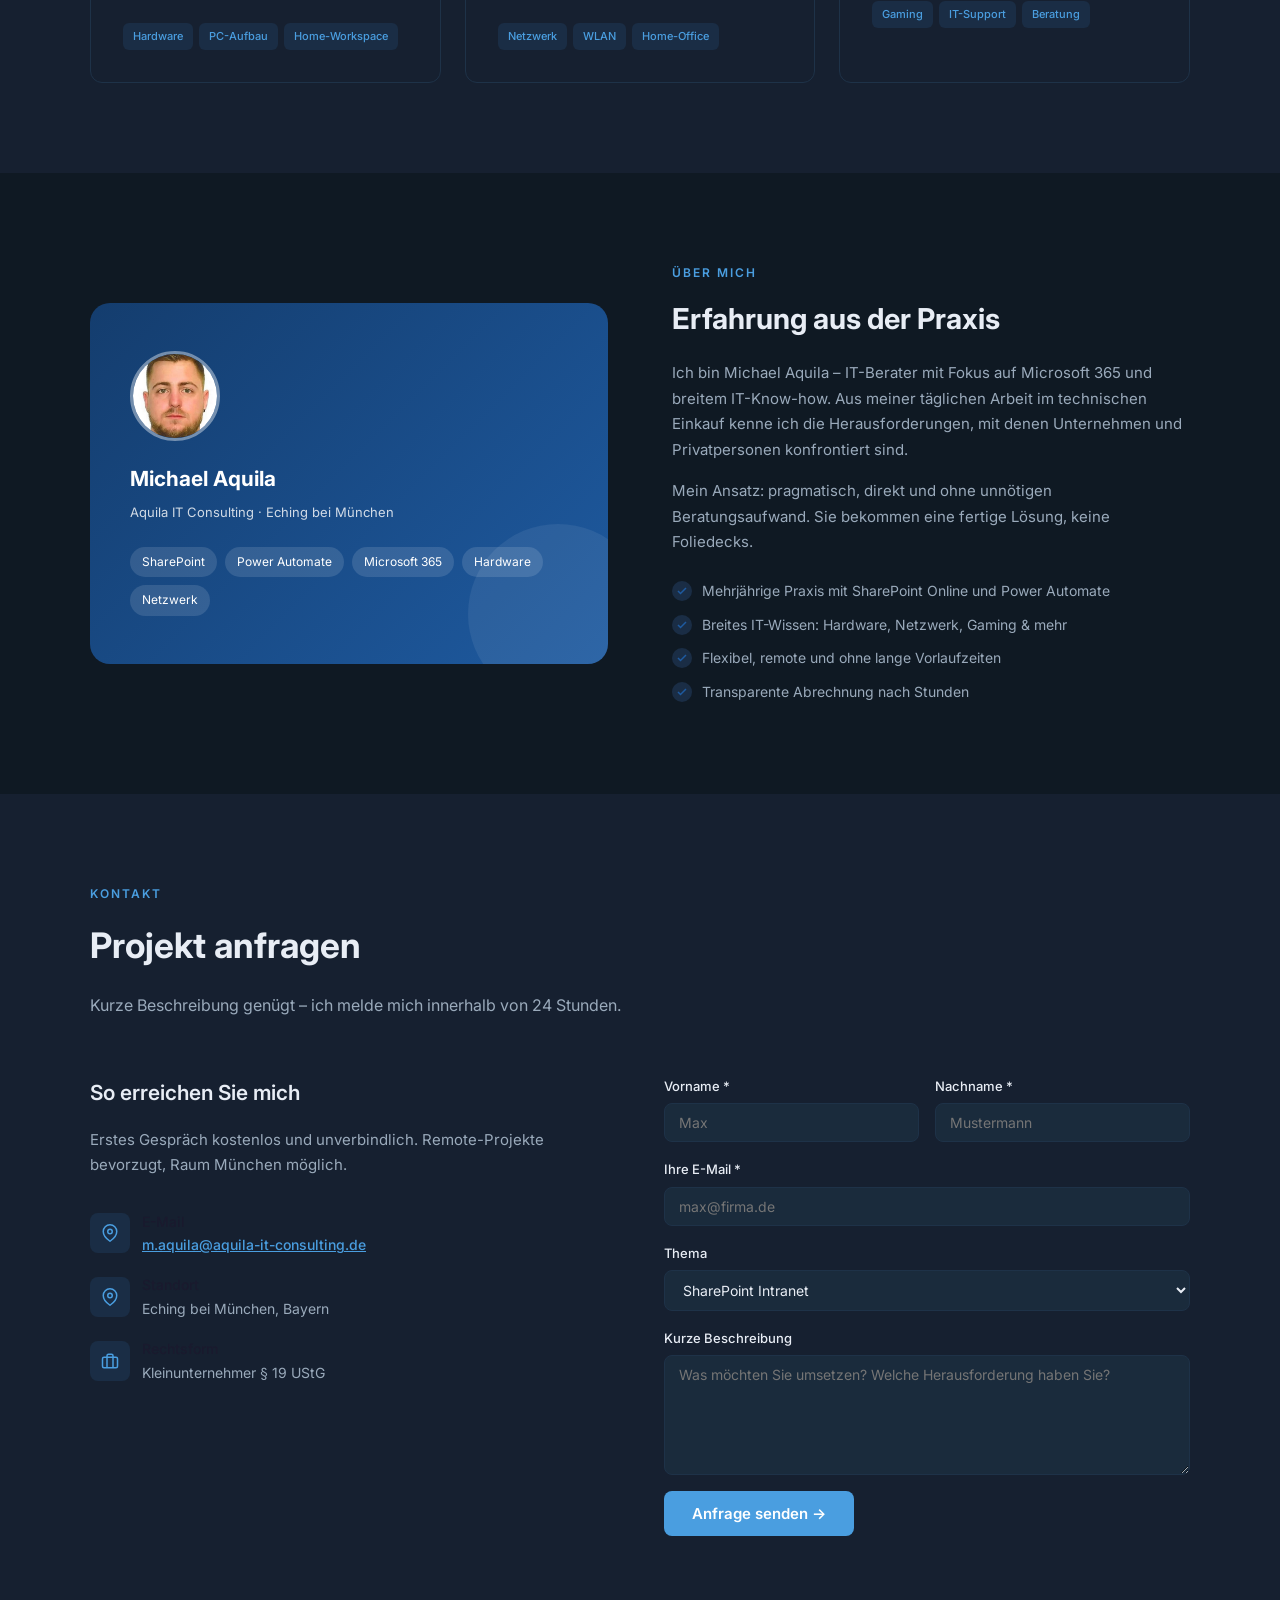
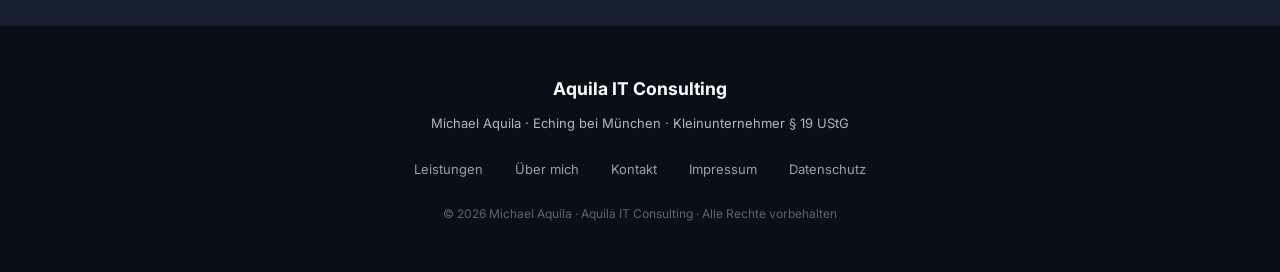
==== commit 0988f7c6: "Add files via upload" ====
--- a/index.html
+++ b/index.html
@@ -180,6 +180,82 @@
   }
   .dark-toggle:hover { border-color: var(--blue); color: var(--blue); }
 
+
+  /* SCROLL ANIMATIONS */
+  .fade-in {
+    opacity: 0;
+    transform: translateY(30px);
+    transition: opacity 0.6s ease, transform 0.6s ease;
+  }
+  .fade-in.visible {
+    opacity: 1;
+    transform: translateY(0);
+  }
+  .fade-in-delay-1 { transition-delay: 0.1s; }
+  .fade-in-delay-2 { transition-delay: 0.2s; }
+  .fade-in-delay-3 { transition-delay: 0.3s; }
+  .fade-in-delay-4 { transition-delay: 0.4s; }
+  .fade-in-delay-5 { transition-delay: 0.5s; }
+
+  /* ACTIVE NAV LINK */
+  nav ul a.active:not(.nav-cta) {
+    color: var(--blue) !important;
+    font-weight: 600;
+    border-bottom: 2px solid var(--blue);
+    padding-bottom: 2px;
+  }
+  nav ul a.nav-cta.active {
+    background: var(--blue-dark) !important;
+    box-shadow: 0 0 0 2px white;
+  }
+
+  /* BACK TO TOP BUTTON */
+  .back-to-top {
+    position: fixed;
+    bottom: 2rem;
+    right: 2rem;
+    width: 52px;
+    height: 52px;
+    background: var(--blue);
+    color: white;
+    border: none;
+    border-radius: 50%;
+    font-size: 22px;
+    font-weight: 700;
+    cursor: pointer;
+    display: flex !important;
+    align-items: center;
+    justify-content: center;
+    box-shadow: 0 4px 20px rgba(30,90,160,0.4);
+    opacity: 0;
+    transform: translateY(20px);
+    transition: opacity 0.3s ease, transform 0.3s ease, background 0.2s;
+    z-index: 9999;
+    pointer-events: none;
+    line-height: 1;
+  }
+  .back-to-top.visible {
+    opacity: 1 !important;
+    transform: translateY(0) !important;
+    pointer-events: all !important;
+  }
+  .back-to-top:hover { background: var(--blue-dark); transform: translateY(-3px) !important; }
+
+  /* TYPEWRITER */
+  .typewriter-cursor {
+    display: inline-block;
+    width: 3px;
+    height: 1em;
+    background: var(--blue);
+    margin-left: 2px;
+    vertical-align: middle;
+    animation: blink 0.7s infinite;
+  }
+  @keyframes blink {
+    0%, 100% { opacity: 1; }
+    50% { opacity: 0; }
+  }
+
 </style>
 </head>
 <body>
@@ -216,7 +292,7 @@
 
 <section class="hero">
   <div class="hero-badge">Microsoft 365 · SharePoint · Power Automate · IT-Beratung</div>
-  <h1>Ihre <span>IT-Herausforderungen</span> – gelöst. Schnell, direkt, unkompliziert.</h1>
+  <h1><span id="typewriter-text"></span><span class="typewriter-cursor" id="typewriter-cursor"></span></h1>
   <p>Von SharePoint-Intranets über Power Automate bis zur Hardwareberatung und Netzwerkaufbau – ich helfe Ihnen pragmatisch weiter.</p>
   <div class="hero-btns">
     <a href="#kontakt" class="btn-primary">Kostenloses Erstgespräch</a>
@@ -231,12 +307,12 @@
 
 <section id="leistungen">
   <div class="section-inner">
-    <div class="section-label">Leistungen</div>
+    <div class="section-label fade-in">Leistungen</div>
     <h2 class="section-title">Was ich für Sie umsetze</h2>
     <p class="section-sub">Von Microsoft 365 bis zur Hardwareberatung – pragmatisch, direkt und ohne unnötigen Overhead.</p>
     <div class="services-grid">
 
-      <div class="service-card">
+      <div class="service-card fade-in fade-in-delay-1">
         <div class="service-icon">
           <svg viewBox="0 0 24 24"><rect x="3" y="3" width="18" height="18" rx="2"/><line x1="3" y1="9" x2="21" y2="9"/><line x1="9" y1="21" x2="9" y2="9"/></svg>
         </div>
@@ -245,7 +321,7 @@
         <div class="service-tags"><span class="tag">SharePoint Online</span><span class="tag">Microsoft 365</span><span class="tag">Intranet</span></div>
       </div>
 
-      <div class="service-card">
+      <div class="service-card fade-in fade-in-delay-2">
         <div class="service-icon">
           <svg viewBox="0 0 24 24"><polyline points="22 12 18 12 15 21 9 3 6 12 2 12"/></svg>
         </div>
@@ -254,7 +330,7 @@
         <div class="service-tags"><span class="tag">Power Automate</span><span class="tag">Flows</span><span class="tag">Automatisierung</span></div>
       </div>
 
-      <div class="service-card">
+      <div class="service-card fade-in fade-in-delay-3">
         <div class="service-icon">
           <svg viewBox="0 0 24 24"><path d="M17 21v-2a4 4 0 0 0-4-4H5a4 4 0 0 0-4 4v2"/><circle cx="9" cy="7" r="4"/><path d="M23 21v-2a4 4 0 0 0-3-3.87"/><path d="M16 3.13a4 4 0 0 1 0 7.75"/></svg>
         </div>
@@ -263,7 +339,7 @@
         <div class="service-tags"><span class="tag">Berechtigungen</span><span class="tag">Governance</span><span class="tag">Struktur</span></div>
       </div>
 
-      <div class="service-card">
+      <div class="service-card fade-in fade-in-delay-4">
         <div class="service-icon">
           <svg viewBox="0 0 24 24"><rect x="2" y="3" width="20" height="14" rx="2"/><line x1="8" y1="21" x2="16" y2="21"/><line x1="12" y1="17" x2="12" y2="21"/></svg>
         </div>
@@ -272,7 +348,7 @@
         <div class="service-tags"><span class="tag">Hardware</span><span class="tag">PC-Aufbau</span><span class="tag">Home-Workspace</span></div>
       </div>
 
-      <div class="service-card">
+      <div class="service-card fade-in fade-in-delay-5">
         <div class="service-icon">
           <svg viewBox="0 0 24 24"><rect x="2" y="2" width="20" height="8" rx="2"/><rect x="2" y="14" width="20" height="8" rx="2"/><line x1="6" y1="6" x2="6.01" y2="6"/><line x1="6" y1="18" x2="6.01" y2="18"/></svg>
         </div>
@@ -281,7 +357,7 @@
         <div class="service-tags"><span class="tag">Netzwerk</span><span class="tag">WLAN</span><span class="tag">Home-Office</span></div>
       </div>
 
-      <div class="service-card">
+      <div class="service-card fade-in">
         <div class="service-icon">
           <svg viewBox="0 0 24 24"><polygon points="6 3 18 3 22 9 12 22 2 9"/><line x1="2" y1="9" x2="22" y2="9"/><line x1="12" y1="3" x2="12" y2="22"/></svg>
         </div>
@@ -297,7 +373,7 @@
 <section id="ueber">
   <div class="section-inner">
     <div class="about-grid">
-      <div class="about-visual">
+      <div class="about-visual fade-in fade-in-delay-1">
         <img src="[data-uri]" alt="Michael Aquila" style="width:90px;height:90px;border-radius:50%;object-fit:cover;border:3px solid rgba(255,255,255,0.4);margin-bottom:1.25rem;display:block;">
         <h3>Michael Aquila</h3>
         <p>Aquila IT Consulting · Eching bei München</p>
@@ -309,8 +385,8 @@
           <span class="about-chip">Netzwerk</span>
         </div>
       </div>
-      <div class="about-text">
-        <div class="section-label">Über mich</div>
+      <div class="about-text fade-in fade-in-delay-2">
+        <div class="section-label fade-in">Über mich</div>
         <h2 class="section-title">Erfahrung aus der Praxis</h2>
         <p>Ich bin Michael Aquila – IT-Berater mit Fokus auf Microsoft 365 und breitem IT-Know-how. Aus meiner täglichen Arbeit im technischen Einkauf kenne ich die Herausforderungen, mit denen Unternehmen und Privatpersonen konfrontiert sind.</p>
         <p>Mein Ansatz: pragmatisch, direkt und ohne unnötigen Beratungsaufwand. Sie bekommen eine fertige Lösung, keine Foliedecks.</p>
@@ -327,11 +403,11 @@
 
 <section id="kontakt">
   <div class="section-inner">
-    <div class="section-label">Kontakt</div>
+    <div class="section-label fade-in">Kontakt</div>
     <h2 class="section-title">Projekt anfragen</h2>
     <p class="section-sub">Kurze Beschreibung genügt – ich melde mich innerhalb von 24 Stunden.</p>
     <div class="contact-grid">
-      <div class="contact-info">
+      <div class="contact-info fade-in fade-in-delay-1">
         <h3>So erreichen Sie mich</h3>
         <p>Erstes Gespräch kostenlos und unverbindlich. Remote-Projekte bevorzugt, Raum München möglich.</p>
         <div class="contact-items">
@@ -355,7 +431,7 @@
           </div>
         </div>
       </div>
-      <form class="contact-form" id="contactForm">
+      <form class="contact-form fade-in fade-in-delay-2" id="contactForm">
         <div class="form-row">
           <div class="form-group">
             <label>Vorname *</label>
@@ -418,8 +494,7 @@
     <p>E-Mail: m.aquila@aquila-it-consulting.de<br>Website: aquila-it-consulting.de</p>
     <h3>Umsatzsteuer</h3>
     <p>Gemäß § 19 UStG (Kleinunternehmerregelung) wird keine Umsatzsteuer berechnet und ausgewiesen.</p>
-    <h3>Steuernummer</h3>
-    <p>Steuernummer: (bitte eintragen)</p>
+
     <h3>Berufsbezeichnung</h3>
     <p>IT-Berater (freiberuflich/gewerblich), Aquila IT Consulting, eingetragen beim Gewerbeamt Eching.</p>
     <h3>Haftungsausschluss</h3>
@@ -477,6 +552,94 @@
 });
 
 
+
+// TYPEWRITER
+(function() {
+  const texts = [
+    "Ihre IT-Herausforderungen – gelöst.",
+    "SharePoint. Power Automate. Einfach gemacht.",
+    "Schnell. Direkt. Unkompliziert."
+  ];
+  let textIndex = 0;
+  let charIndex = 0;
+  let deleting = false;
+  const el = document.getElementById('typewriter-text');
+  const cursor = document.getElementById('typewriter-cursor');
+
+  function type() {
+    if (!el) return;
+    const current = texts[textIndex];
+    if (!deleting) {
+      el.innerHTML = current.substring(0, charIndex + 1)
+        .replace('IT-Herausforderungen', '<span style="color:var(--blue)">IT-Herausforderungen</span>')
+        .replace('SharePoint', '<span style="color:var(--blue)">SharePoint</span>')
+        .replace('Schnell', '<span style="color:var(--blue)">Schnell</span>');
+      charIndex++;
+      if (charIndex === current.length) {
+        deleting = true;
+        setTimeout(type, 2000);
+        return;
+      }
+    } else {
+      el.innerHTML = current.substring(0, charIndex - 1)
+        .replace('IT-Herausforderungen', '<span style="color:var(--blue)">IT-Herausforderungen</span>')
+        .replace('SharePoint', '<span style="color:var(--blue)">SharePoint</span>')
+        .replace('Schnell', '<span style="color:var(--blue)">Schnell</span>');
+      charIndex--;
+      if (charIndex === 0) {
+        deleting = false;
+        textIndex = (textIndex + 1) % texts.length;
+      }
+    }
+    setTimeout(type, deleting ? 40 : 70);
+  }
+  setTimeout(type, 800);
+})();
+
+// SCROLL ANIMATIONS
+const fadeEls = document.querySelectorAll('.fade-in');
+const observer = new IntersectionObserver((entries) => {
+  entries.forEach(entry => {
+    if (entry.isIntersecting) {
+      entry.target.classList.add('visible');
+    }
+  });
+}, { threshold: 0.12 });
+fadeEls.forEach(el => observer.observe(el));
+
+// BACK TO TOP
+const backBtn = document.getElementById('backToTop');
+function handleBackToTop() {
+  const scrollY = window.scrollY || document.documentElement.scrollTop;
+  if (scrollY > 300) {
+    backBtn.classList.add('visible');
+  } else {
+    backBtn.classList.remove('visible');
+  }
+}
+window.addEventListener('scroll', handleBackToTop, { passive: true });
+// Check on load too
+window.addEventListener('load', handleBackToTop);
+
+// ACTIVE NAV LINK
+const sections = document.querySelectorAll('section[id]');
+const navLinks = document.querySelectorAll('nav ul a[href^="#"]');
+window.addEventListener('scroll', () => {
+  let current = '';
+  sections.forEach(section => {
+    const sectionTop = section.offsetTop - 100;
+    if (window.scrollY >= sectionTop) {
+      current = section.getAttribute('id');
+    }
+  });
+  navLinks.forEach(link => {
+    link.classList.remove('active');
+    if (link.getAttribute('href') === '#' + current) {
+      link.classList.add('active');
+    }
+  });
+});
+
 function toggleDark() {
   document.body.classList.toggle('dark');
   const isDark = document.body.classList.contains('dark');
@@ -508,5 +671,8 @@
   });
 });
 </script>
+
+<button class="back-to-top" id="backToTop" onclick="window.scrollTo({top:0,behavior:'smooth'})" title="Nach oben">↑</button>
+
 </body>
 </html>
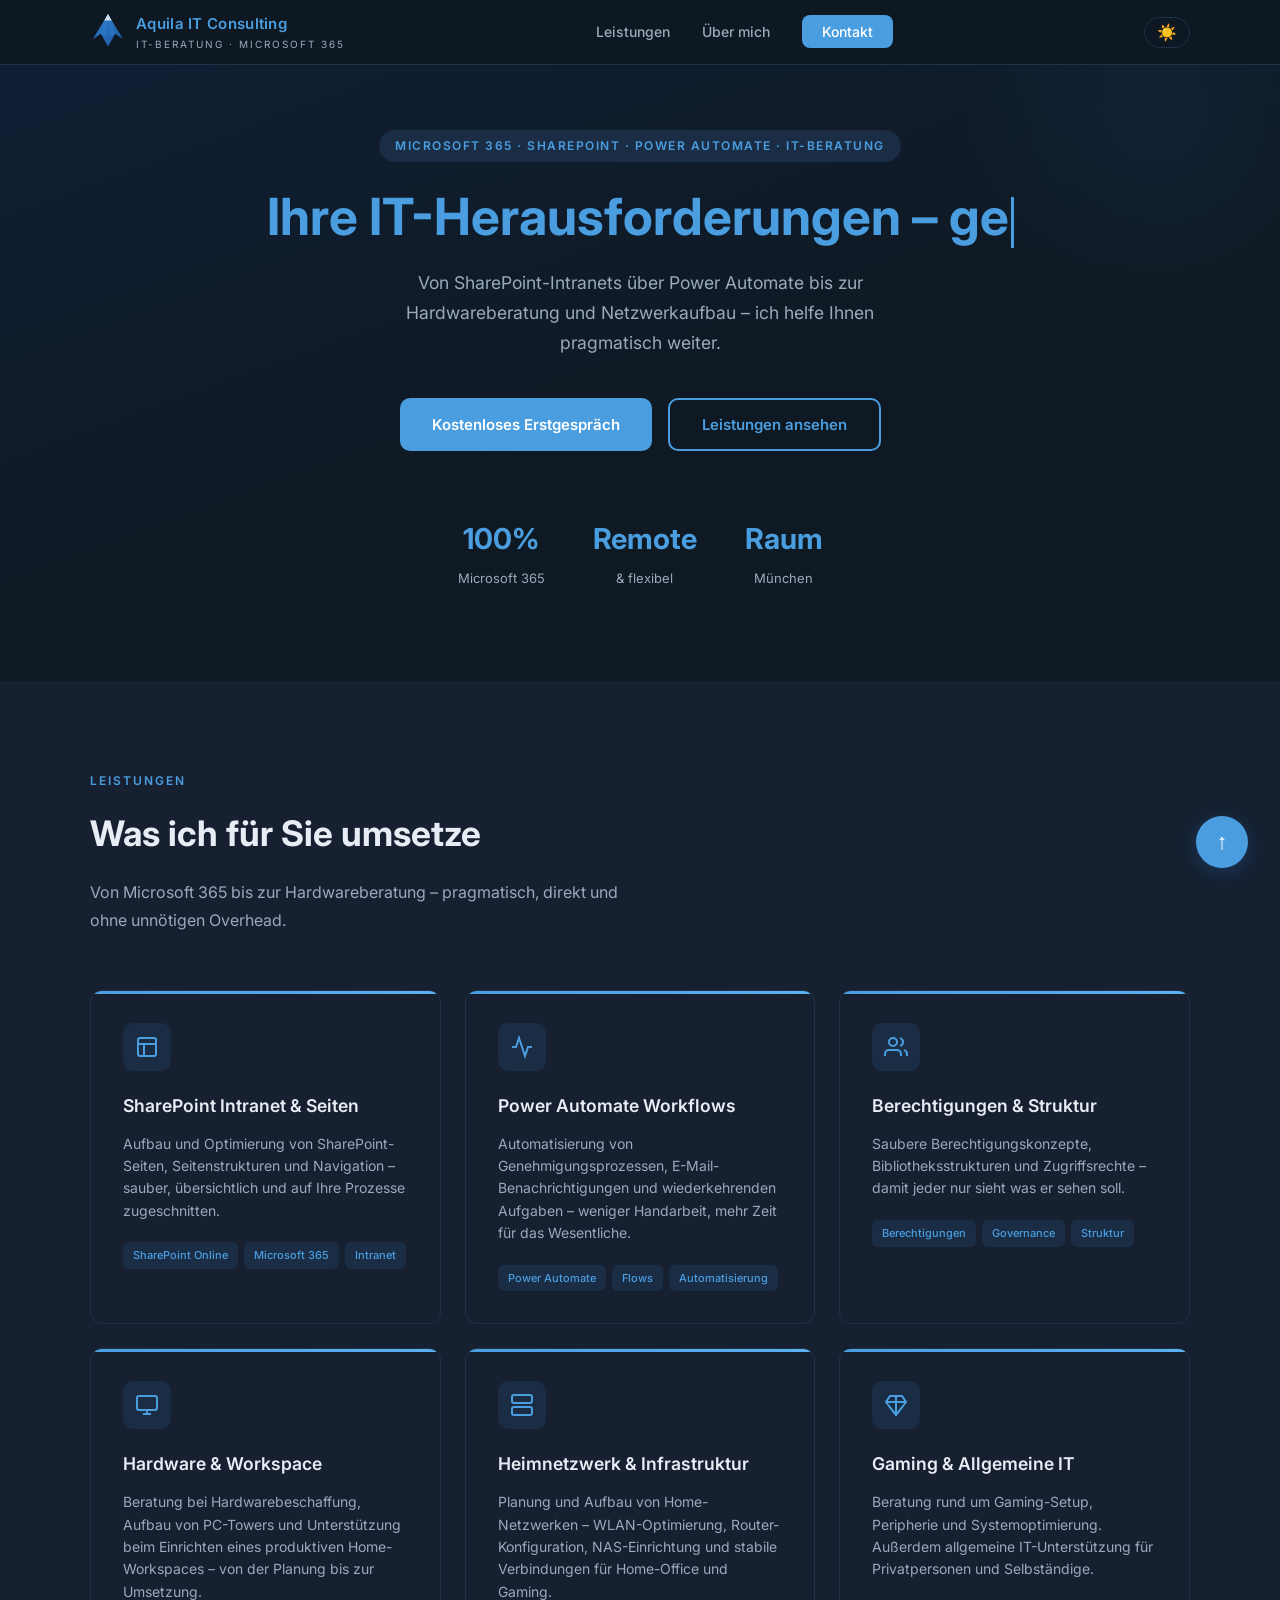
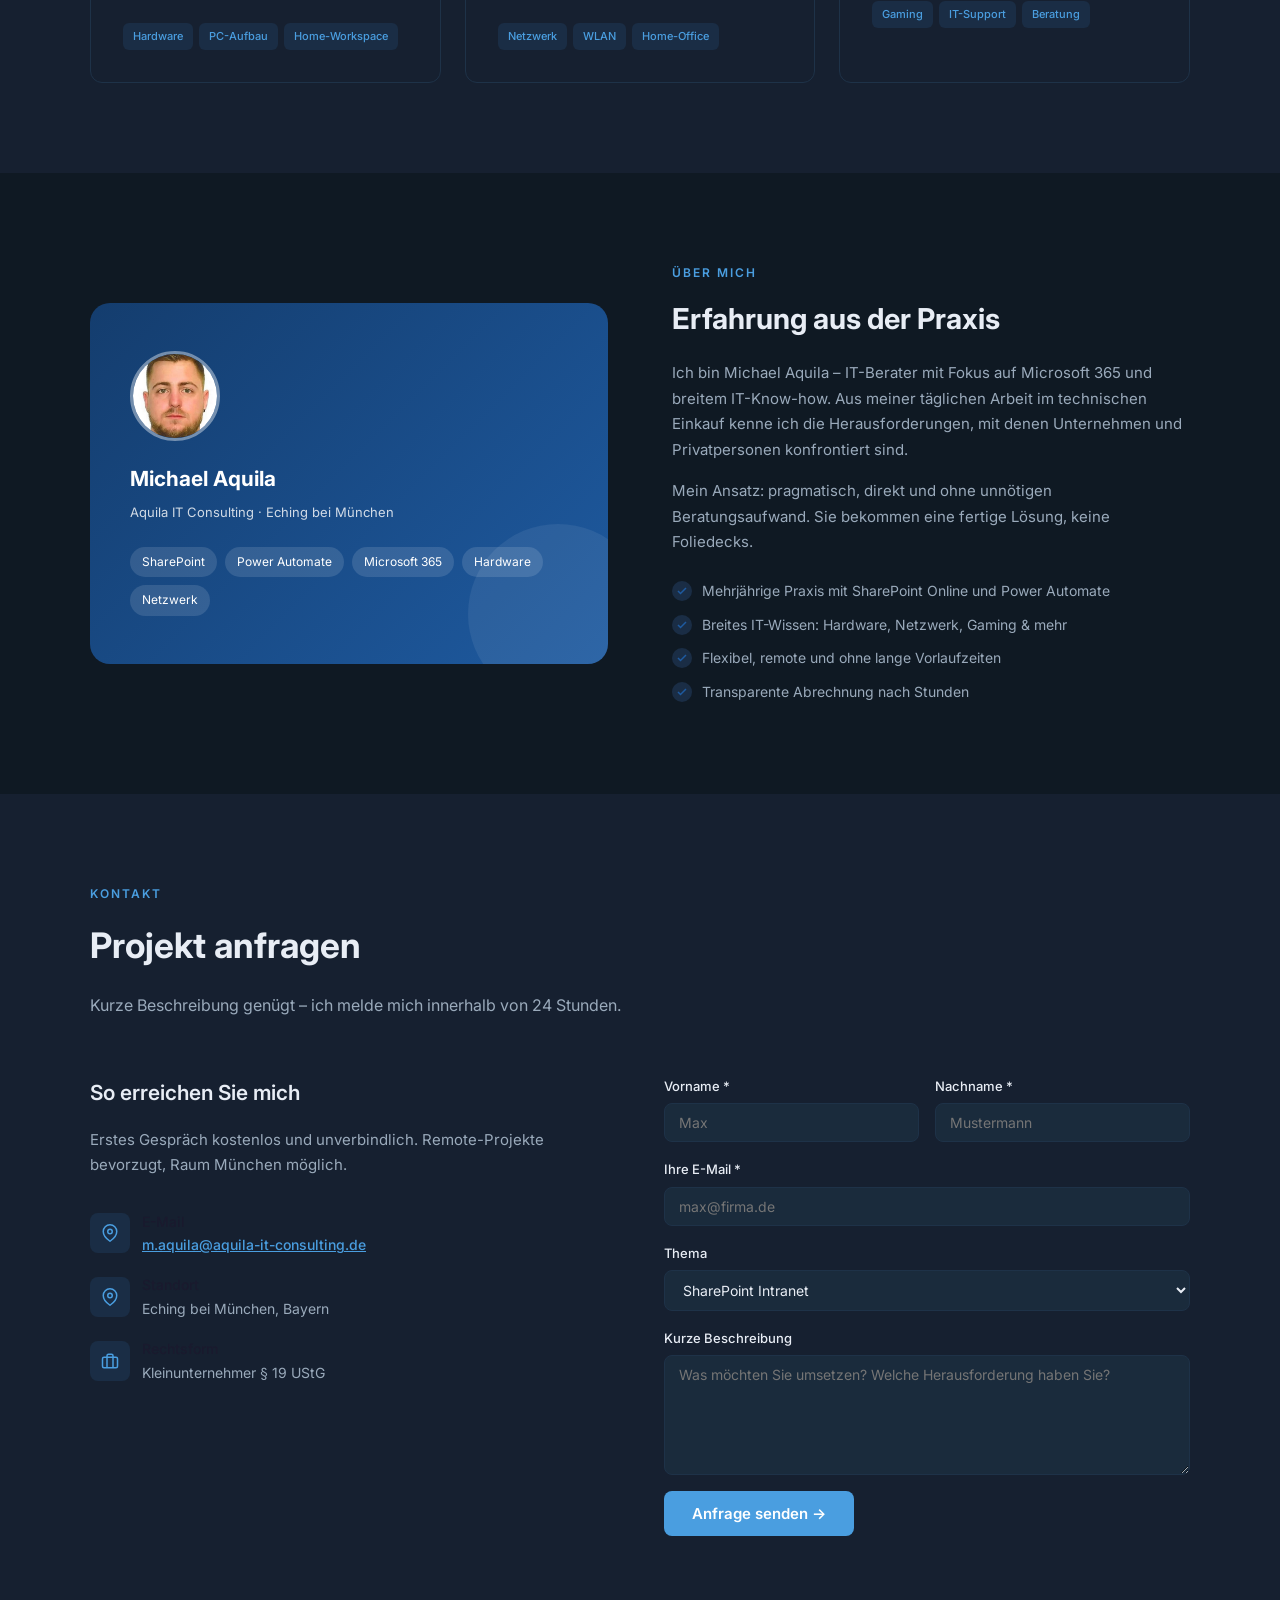
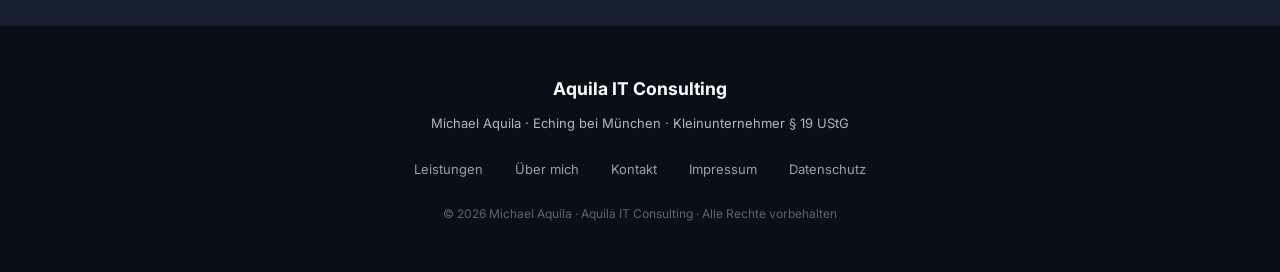
==== commit 53ba42cd: "Add files via upload" ====
--- a/index.html
+++ b/index.html
@@ -227,19 +227,14 @@
     align-items: center;
     justify-content: center;
     box-shadow: 0 4px 20px rgba(30,90,160,0.4);
-    opacity: 0;
-    transform: translateY(20px);
-    transition: opacity 0.3s ease, transform 0.3s ease, background 0.2s;
+    opacity: 1;
+    transform: translateY(0);
+    transition: background 0.2s, transform 0.2s;
     z-index: 9999;
-    pointer-events: none;
+    pointer-events: all;
     line-height: 1;
   }
-  .back-to-top.visible {
-    opacity: 1 !important;
-    transform: translateY(0) !important;
-    pointer-events: all !important;
-  }
-  .back-to-top:hover { background: var(--blue-dark); transform: translateY(-3px) !important; }
+  .back-to-top:hover { background: var(--blue-dark); transform: translateY(-3px); }
 
   /* TYPEWRITER */
   .typewriter-cursor {
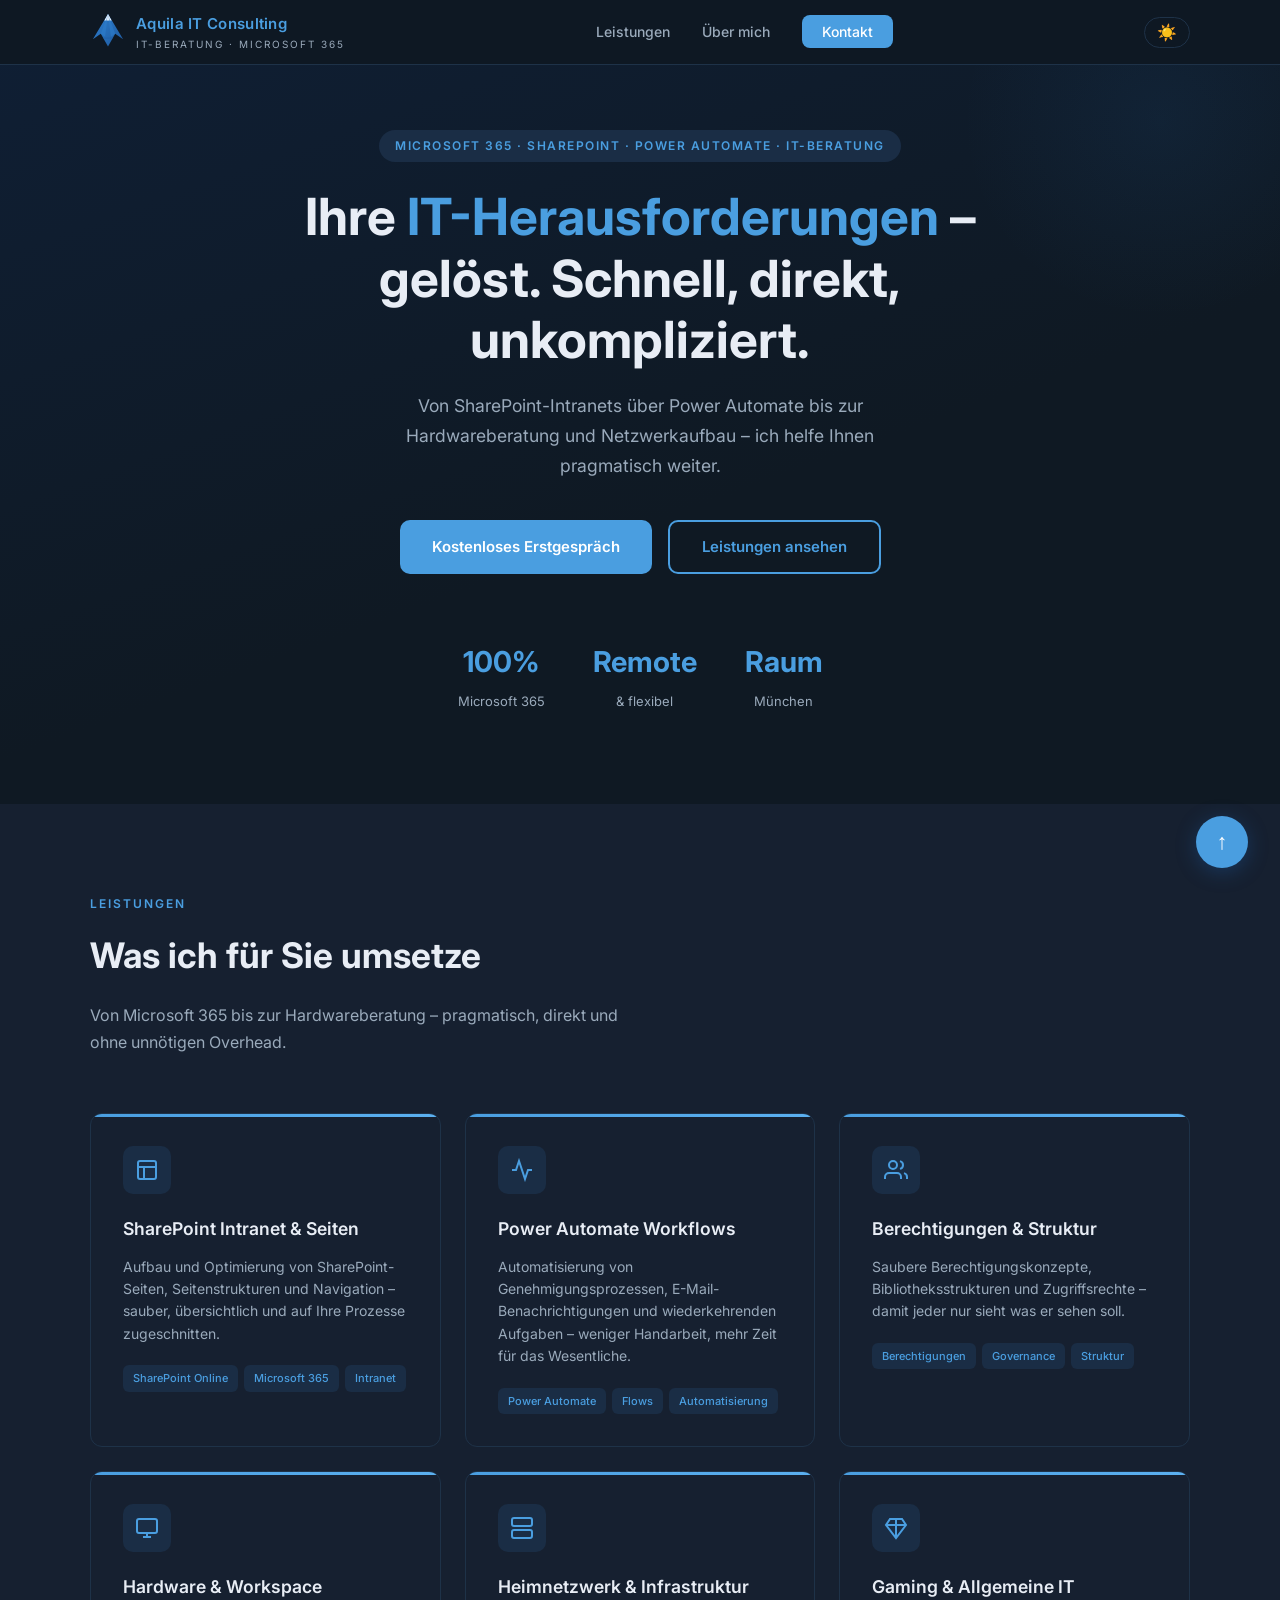
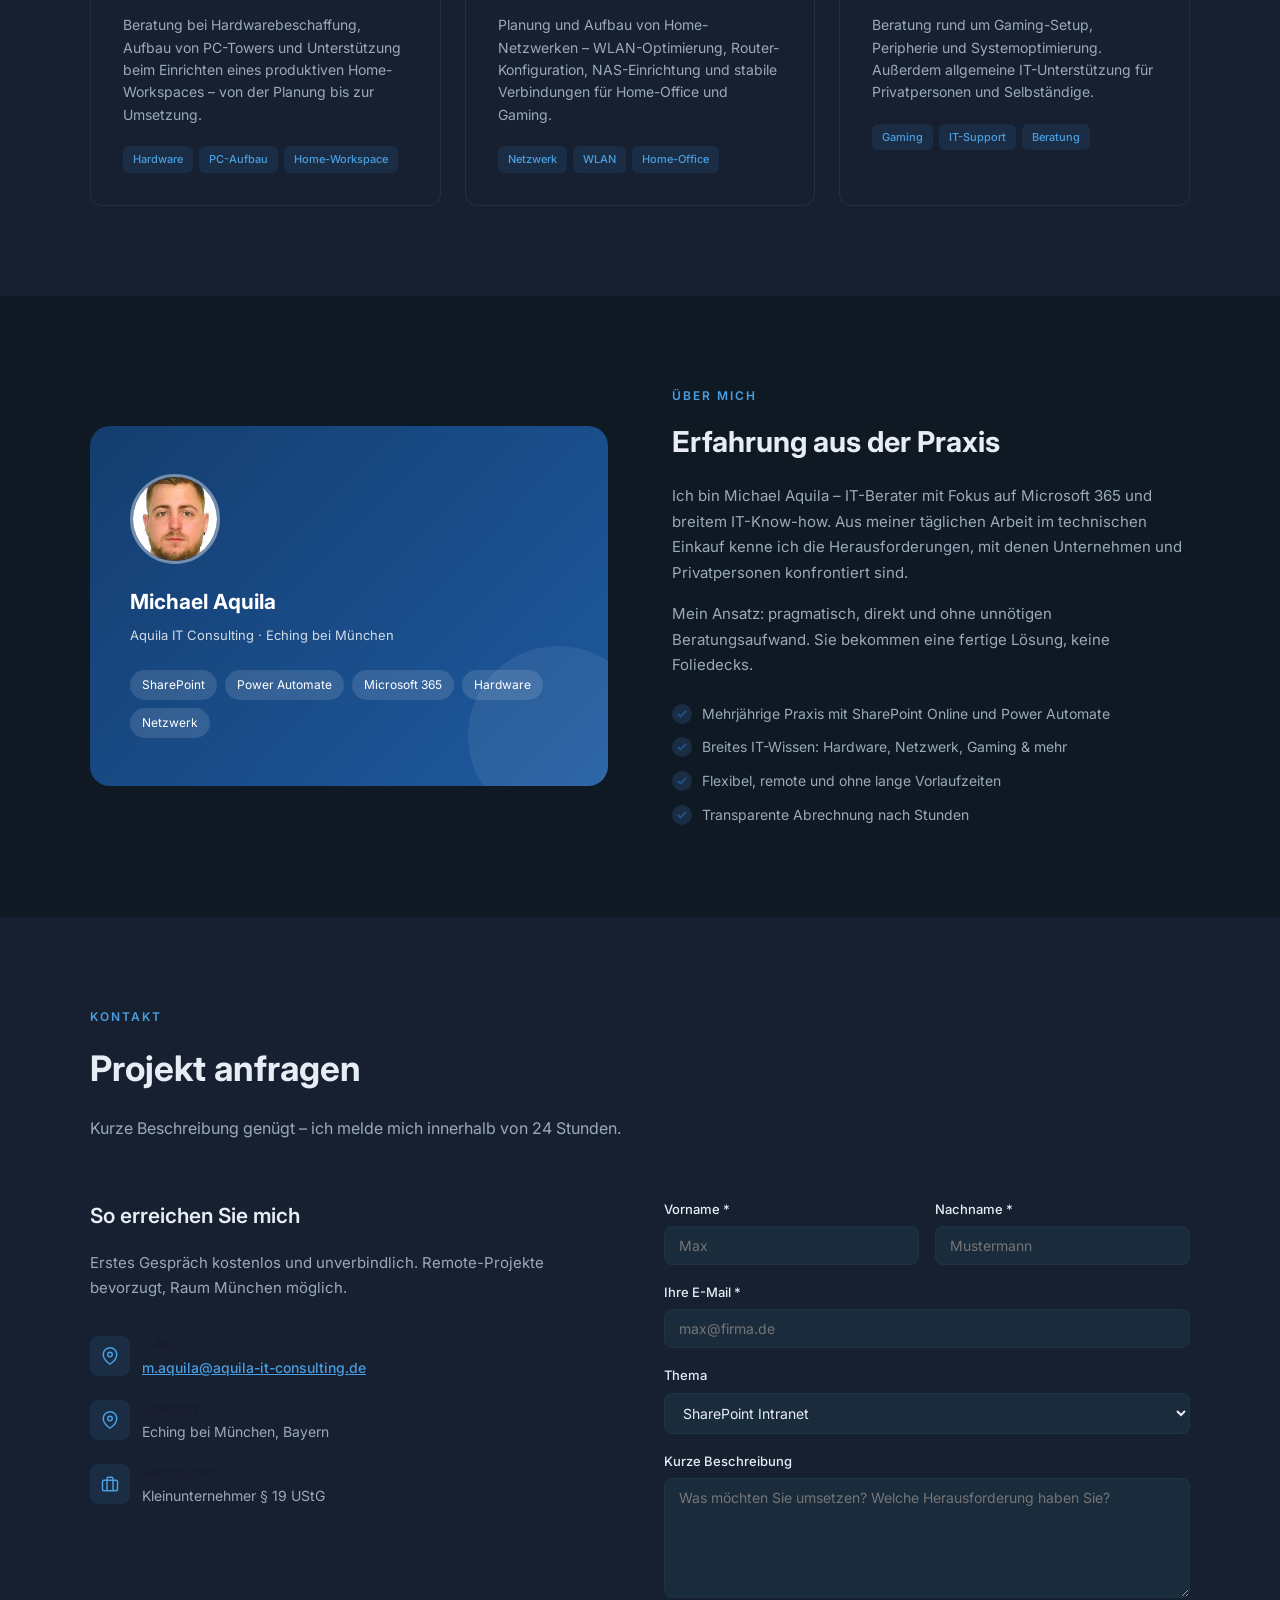
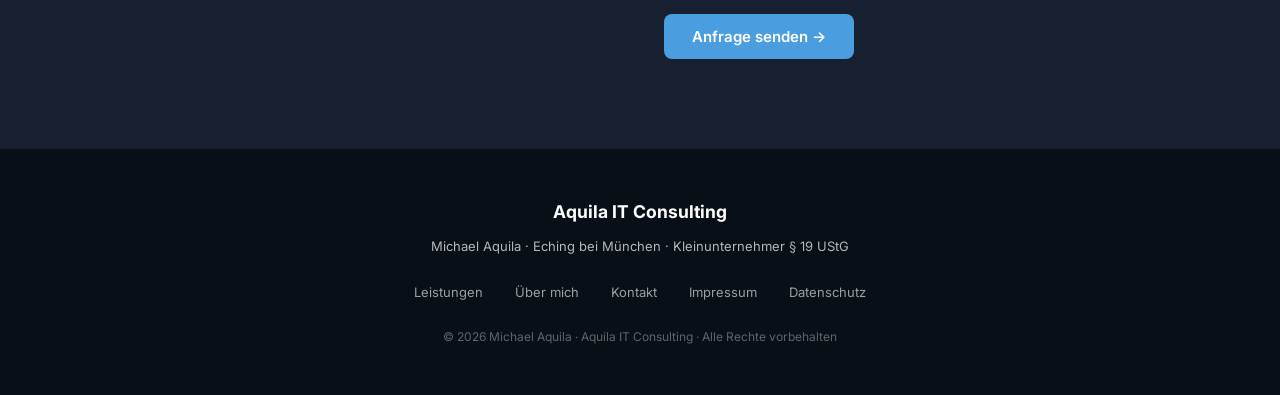
==== commit a36ffa23: "Add files via upload" ====
--- a/index.html
+++ b/index.html
@@ -236,20 +236,7 @@
   }
   .back-to-top:hover { background: var(--blue-dark); transform: translateY(-3px); }
 
-  /* TYPEWRITER */
-  .typewriter-cursor {
-    display: inline-block;
-    width: 3px;
-    height: 1em;
-    background: var(--blue);
-    margin-left: 2px;
-    vertical-align: middle;
-    animation: blink 0.7s infinite;
-  }
-  @keyframes blink {
-    0%, 100% { opacity: 1; }
-    50% { opacity: 0; }
-  }
+
 
 </style>
 </head>
@@ -287,7 +274,7 @@
 
 <section class="hero">
   <div class="hero-badge">Microsoft 365 · SharePoint · Power Automate · IT-Beratung</div>
-  <h1><span id="typewriter-text"></span><span class="typewriter-cursor" id="typewriter-cursor"></span></h1>
+  <h1>Ihre <span>IT-Herausforderungen</span> – gelöst. Schnell, direkt, unkompliziert.</h1>
   <p>Von SharePoint-Intranets über Power Automate bis zur Hardwareberatung und Netzwerkaufbau – ich helfe Ihnen pragmatisch weiter.</p>
   <div class="hero-btns">
     <a href="#kontakt" class="btn-primary">Kostenloses Erstgespräch</a>
@@ -548,49 +535,6 @@
 
 
 
-// TYPEWRITER
-(function() {
-  const texts = [
-    "Ihre IT-Herausforderungen – gelöst.",
-    "SharePoint. Power Automate. Einfach gemacht.",
-    "Schnell. Direkt. Unkompliziert."
-  ];
-  let textIndex = 0;
-  let charIndex = 0;
-  let deleting = false;
-  const el = document.getElementById('typewriter-text');
-  const cursor = document.getElementById('typewriter-cursor');
-
-  function type() {
-    if (!el) return;
-    const current = texts[textIndex];
-    if (!deleting) {
-      el.innerHTML = current.substring(0, charIndex + 1)
-        .replace('IT-Herausforderungen', '<span style="color:var(--blue)">IT-Herausforderungen</span>')
-        .replace('SharePoint', '<span style="color:var(--blue)">SharePoint</span>')
-        .replace('Schnell', '<span style="color:var(--blue)">Schnell</span>');
-      charIndex++;
-      if (charIndex === current.length) {
-        deleting = true;
-        setTimeout(type, 2000);
-        return;
-      }
-    } else {
-      el.innerHTML = current.substring(0, charIndex - 1)
-        .replace('IT-Herausforderungen', '<span style="color:var(--blue)">IT-Herausforderungen</span>')
-        .replace('SharePoint', '<span style="color:var(--blue)">SharePoint</span>')
-        .replace('Schnell', '<span style="color:var(--blue)">Schnell</span>');
-      charIndex--;
-      if (charIndex === 0) {
-        deleting = false;
-        textIndex = (textIndex + 1) % texts.length;
-      }
-    }
-    setTimeout(type, deleting ? 40 : 70);
-  }
-  setTimeout(type, 800);
-})();
-
 // SCROLL ANIMATIONS
 const fadeEls = document.querySelectorAll('.fade-in');
 const observer = new IntersectionObserver((entries) => {
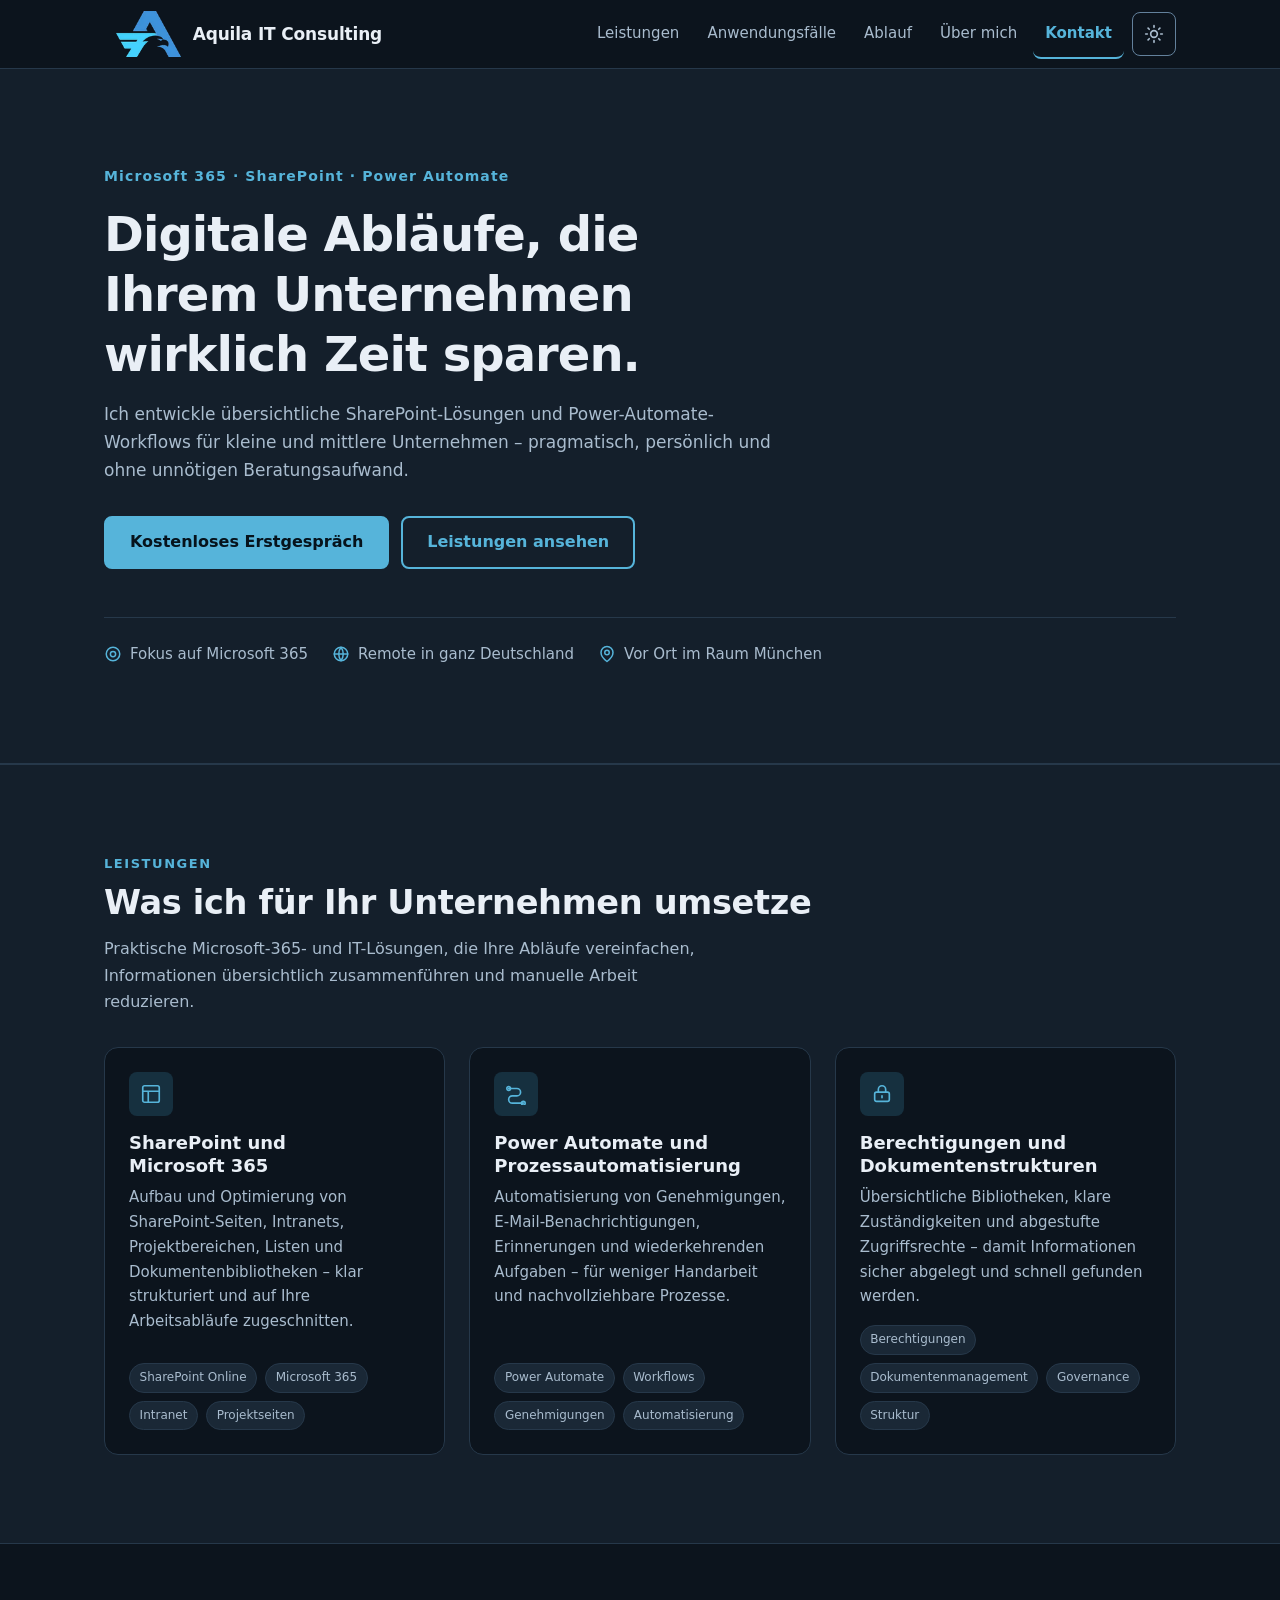
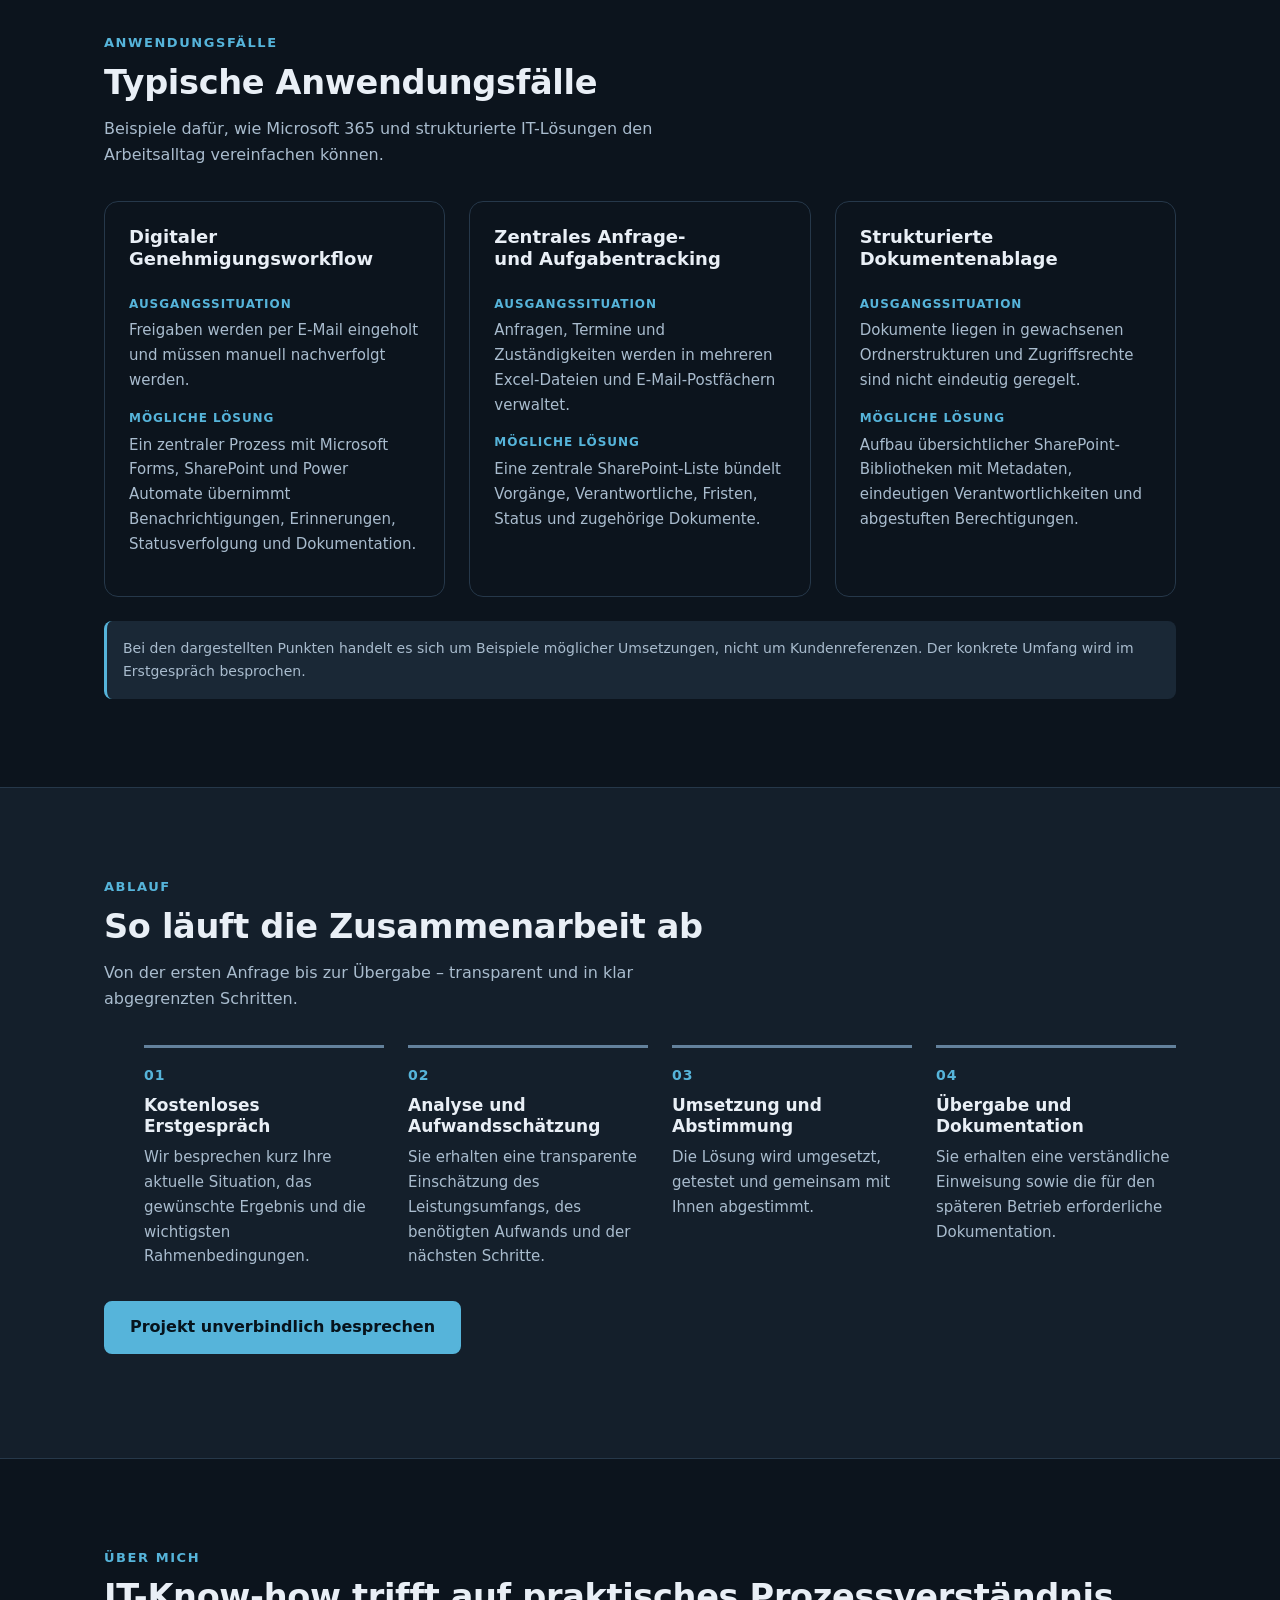
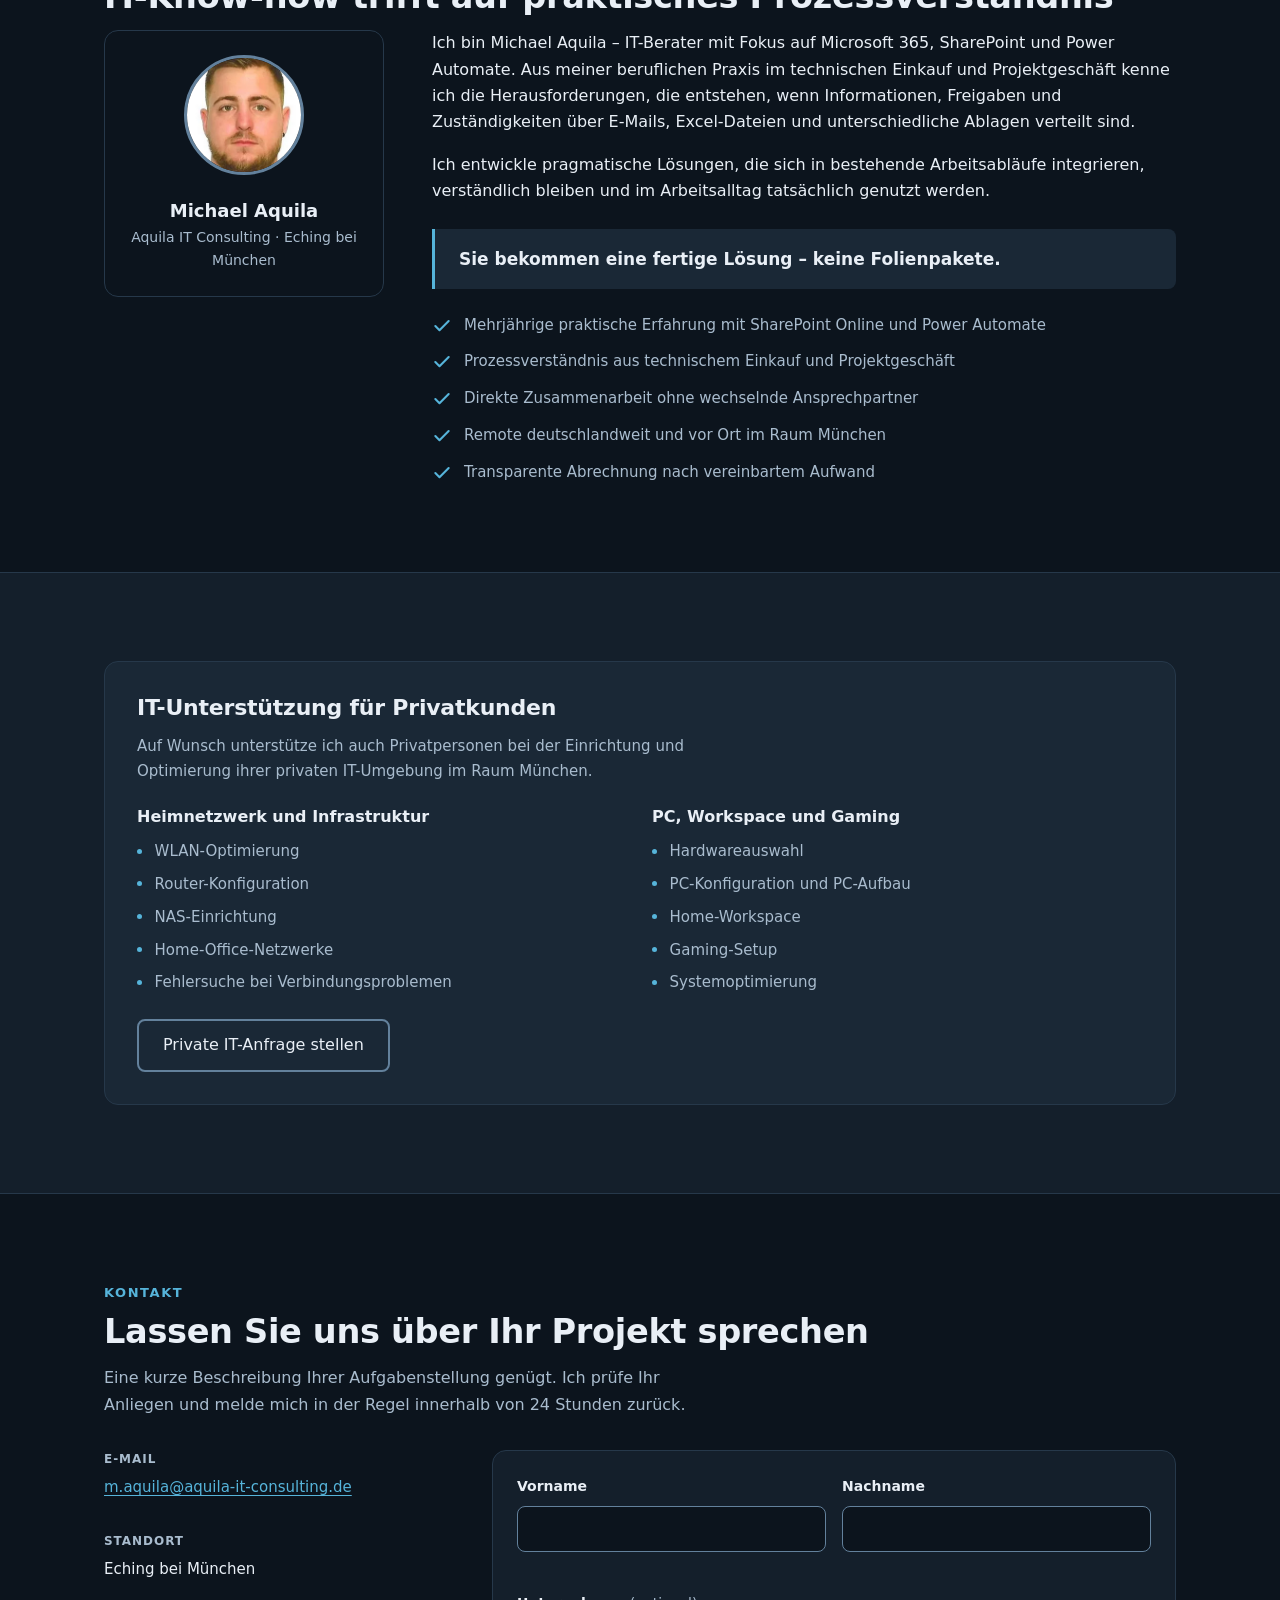
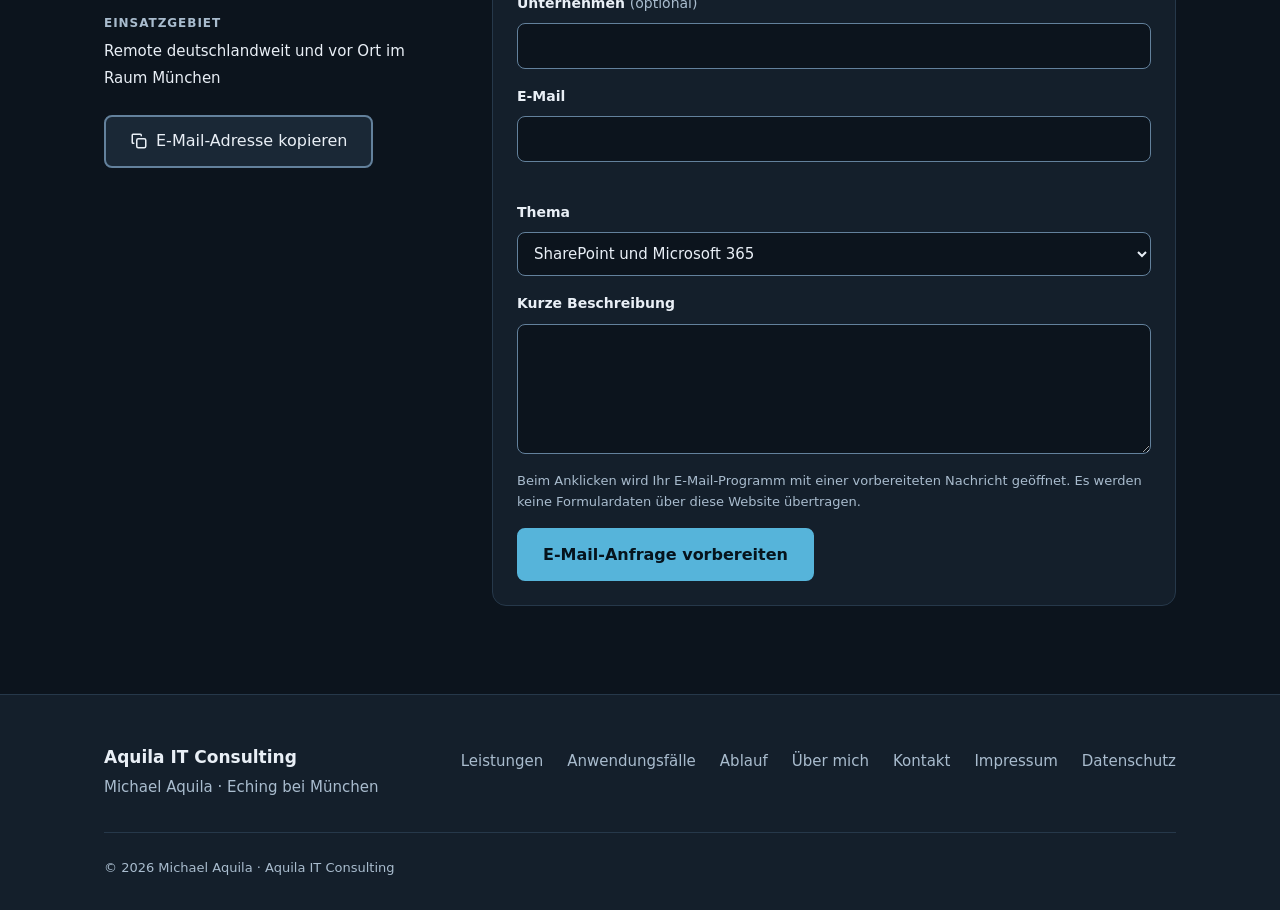
==== commit 1fdaf43d: "Website überarbeitet" ====
--- a/index.html
+++ b/index.html
@@ -1,617 +1,479 @@
 <!DOCTYPE html>
-<html lang="de">
+<html lang="de" data-theme="dark">
 <head>
-<meta charset="UTF-8">
-<meta name="viewport" content="width=device-width, initial-scale=1.0">
-<title>Aquila IT Consulting – SharePoint, Power Automate & IT-Beratung</title>
-<meta name="description" content="Professionelle IT-Beratung: SharePoint, Power Automate, Hardware, Netzwerk und mehr. Michael Aquila – Aquila IT Consulting, Eching bei München.">
-<link href="https://fonts.googleapis.com/css2?family=Inter:wght@300;400;500;600;700&display=swap" rel="stylesheet">
-<style>
-  *, *::before, *::after { box-sizing: border-box; margin: 0; padding: 0; }
-  :root {
-    --blue: #1E5AA0;
-    --blue-mid: #2E80D0;
-    --blue-light: #EBF3FC;
-    --blue-dark: #143D6E;
-    --gold: #F0A500;
-    --text: #1A1A2E;
-    --text-muted: #5A6478;
-    --bg: #F8FAFD;
-    --white: #ffffff;
-    --border: #DDE6F0;
-    --radius: 12px;
+<meta charset="utf-8">
+<meta name="viewport" content="width=device-width, initial-scale=1">
+<title>SharePoint &amp; Power Automate Beratung | Aquila IT Consulting</title>
+<meta name="description" content="Pragmatische Beratung und Umsetzung für SharePoint, Power Automate und Microsoft 365 – remote in Deutschland und vor Ort im Raum München.">
+<link rel="canonical" href="https://aquila-it-consulting.de/">
+<meta name="robots" content="index, follow">
+<meta name="color-scheme" content="dark light">
+<meta name="theme-color" content="#0C141D">
+
+<meta property="og:type" content="website">
+<meta property="og:title" content="SharePoint &amp; Power Automate Beratung | Aquila IT Consulting">
+<meta property="og:description" content="Pragmatische Beratung und Umsetzung für SharePoint, Power Automate und Microsoft 365 – remote in Deutschland und vor Ort im Raum München.">
+<meta property="og:url" content="https://aquila-it-consulting.de/">
+<meta property="og:image" content="https://aquila-it-consulting.de/assets/img/og-image.png">
+<meta property="og:image:width" content="1200">
+<meta property="og:image:height" content="630">
+<meta property="og:locale" content="de_DE">
+<meta property="og:site_name" content="Aquila IT Consulting">
+<meta name="twitter:card" content="summary_large_image">
+
+<link rel="icon" href="assets/icons/favicon.ico" sizes="any">
+<link rel="icon" type="image/png" sizes="32x32" href="assets/icons/favicon-32x32.png">
+<link rel="icon" type="image/png" sizes="16x16" href="assets/icons/favicon-16x16.png">
+<link rel="apple-touch-icon" href="assets/icons/apple-touch-icon.png">
+<link rel="manifest" href="site.webmanifest">
+
+<link rel="stylesheet" href="assets/css/styles.css">
+<script>
+/* Setzt eine zuvor gewählte Ansicht vor dem ersten Rendern, damit kein
+   Farbwechsel sichtbar wird. Standard ist die dunkle Ansicht. */
+(function(){try{var t=localStorage.getItem("aic-theme");if(t==="light"||t==="dark"){document.documentElement.setAttribute("data-theme",t);}}catch(e){}})();
+</script>
+<script src="assets/js/main.js" defer></script>
+
+<script type="application/ld+json">
+{
+  "@context": "https://schema.org",
+  "@type": "ProfessionalService",
+  "name": "Aquila IT Consulting",
+  "url": "https://aquila-it-consulting.de/",
+  "email": "m.aquila@aquila-it-consulting.de",
+  "image": "https://aquila-it-consulting.de/assets/img/og-image.png",
+  "founder": { "@type": "Person", "name": "Michael Aquila" },
+  "address": {
+    "@type": "PostalAddress",
+    "streetAddress": "Günzenhausener Straße 8",
+    "postalCode": "85386",
+    "addressLocality": "Eching",
+    "addressRegion": "Bayern",
+    "addressCountry": "DE"
+  },
+  "areaServed": [
+    { "@type": "Country", "name": "Deutschland" },
+    { "@type": "City", "name": "München" }
+  ],
+  "knowsAbout": [
+    "SharePoint Online",
+    "Microsoft 365",
+    "Power Automate",
+    "Prozessautomatisierung",
+    "Berechtigungskonzepte"
+  ],
+  "hasOfferCatalog": {
+    "@type": "OfferCatalog",
+    "name": "Leistungen",
+    "itemListElement": [
+      { "@type": "Offer", "itemOffered": { "@type": "Service", "name": "SharePoint und Microsoft 365" } },
+      { "@type": "Offer", "itemOffered": { "@type": "Service", "name": "Power Automate und Prozessautomatisierung" } },
+      { "@type": "Offer", "itemOffered": { "@type": "Service", "name": "Berechtigungen und Dokumentenstrukturen" } }
+    ]
   }
-  html { scroll-behavior: smooth; }
-  body { font-family: 'Inter', sans-serif; background: var(--bg); color: var(--text); line-height: 1.7; font-size: 16px; }
-
-  /* NAV */
-  nav { position: fixed; top: 0; left: 0; right: 0; background: rgba(255,255,255,0.95); backdrop-filter: blur(8px); border-bottom: 1px solid var(--border); z-index: 100; padding: 0 2rem; }
-  .nav-inner { max-width: 1100px; margin: 0 auto; display: flex; align-items: center; justify-content: space-between; height: 64px; }
-  .nav-logo { display: flex; align-items: center; gap: 10px; text-decoration: none; }
-  .nav-logo svg { width: 36px; height: 36px; }
-  .nav-logo-text { font-size: 15px; font-weight: 600; color: var(--blue); letter-spacing: 0.3px; }
-  .nav-logo-sub { font-size: 10px; color: var(--text-muted); letter-spacing: 2px; text-transform: uppercase; }
-  nav ul { list-style: none; display: flex; gap: 2rem; }
-  nav ul a { text-decoration: none; color: var(--text-muted); font-size: 14px; font-weight: 500; transition: color 0.2s; }
-  nav ul a:hover { color: var(--blue); }
-  .nav-cta { background: var(--blue); color: white !important; padding: 8px 20px; border-radius: 8px; font-size: 14px !important; transition: background 0.2s !important; }
-  .nav-cta:hover { background: var(--blue-dark) !important; color: white !important; }
-
-  /* HERO */
-  .hero { padding: 130px 2rem 90px; background: linear-gradient(160deg, #F0F6FF 0%, #F8FAFD 60%); text-align: center; position: relative; overflow: hidden; }
-  .hero::before { content: ''; position: absolute; top: -80px; right: -80px; width: 400px; height: 400px; background: radial-gradient(circle, rgba(46,128,208,0.08) 0%, transparent 70%); pointer-events: none; }
-  .hero-badge { display: inline-block; background: var(--blue-light); color: var(--blue); font-size: 12px; font-weight: 600; letter-spacing: 1.5px; text-transform: uppercase; padding: 6px 16px; border-radius: 20px; margin-bottom: 1.5rem; }
-  .hero h1 { font-size: clamp(2rem, 5vw, 3.2rem); font-weight: 700; color: var(--text); line-height: 1.2; max-width: 780px; margin: 0 auto 1.25rem; }
-  .hero h1 span { color: var(--blue); }
-  .hero p { font-size: 1.1rem; color: var(--text-muted); max-width: 560px; margin: 0 auto 2.5rem; }
-  .hero-btns { display: flex; gap: 1rem; justify-content: center; flex-wrap: wrap; }
-  .btn-primary { background: var(--blue); color: white; padding: 14px 32px; border-radius: 10px; text-decoration: none; font-weight: 600; font-size: 15px; transition: background 0.2s, transform 0.15s; display: inline-block; }
-  .btn-primary:hover { background: var(--blue-dark); transform: translateY(-1px); }
-  .btn-outline { border: 2px solid var(--blue); color: var(--blue); padding: 12px 32px; border-radius: 10px; text-decoration: none; font-weight: 600; font-size: 15px; transition: all 0.2s; display: inline-block; }
-  .btn-outline:hover { background: var(--blue-light); }
-  .hero-stats { display: flex; justify-content: center; gap: 3rem; margin-top: 4rem; flex-wrap: wrap; }
-  .hero-stat { text-align: center; }
-  .hero-stat strong { display: block; font-size: 1.8rem; font-weight: 700; color: var(--blue); }
-  .hero-stat span { font-size: 13px; color: var(--text-muted); }
-
-  /* SECTIONS */
-  section { padding: 90px 2rem; }
-  .section-inner { max-width: 1100px; margin: 0 auto; }
-  .section-label { font-size: 12px; font-weight: 600; letter-spacing: 2px; text-transform: uppercase; color: var(--blue); margin-bottom: 0.75rem; }
-  .section-title { font-size: clamp(1.6rem, 3vw, 2.2rem); font-weight: 700; color: var(--text); margin-bottom: 1rem; }
-  .section-sub { font-size: 1rem; color: var(--text-muted); max-width: 560px; margin-bottom: 3.5rem; }
-
-  /* LEISTUNGEN */
-  #leistungen { background: var(--white); }
-  .services-grid { display: grid; grid-template-columns: repeat(auto-fit, minmax(300px, 1fr)); gap: 1.5rem; }
-  .service-card { background: var(--bg); border: 1px solid var(--border); border-radius: var(--radius); padding: 2rem; transition: transform 0.2s, box-shadow 0.2s; position: relative; overflow: hidden; }
-  .service-card::before { content: ''; position: absolute; top: 0; left: 0; right: 0; height: 3px; background: linear-gradient(90deg, var(--blue), var(--blue-mid)); }
-  .service-card:hover { transform: translateY(-4px); box-shadow: 0 12px 32px rgba(30,90,160,0.1); }
-  .service-icon { width: 48px; height: 48px; background: var(--blue-light); border-radius: 10px; display: flex; align-items: center; justify-content: center; margin-bottom: 1.25rem; }
-  .service-icon svg { width: 24px; height: 24px; stroke: var(--blue); fill: none; stroke-width: 2; }
-  .service-card h3 { font-size: 1.1rem; font-weight: 600; margin-bottom: 0.75rem; color: var(--text); }
-  .service-card p { font-size: 14px; color: var(--text-muted); line-height: 1.6; }
-  .service-tags { display: flex; flex-wrap: wrap; gap: 6px; margin-top: 1.25rem; }
-  .tag { font-size: 11px; font-weight: 500; background: var(--blue-light); color: var(--blue); padding: 4px 10px; border-radius: 6px; }
-
-  /* ÜBER MICH */
-  #ueber { background: var(--bg); }
-  .about-grid { display: grid; grid-template-columns: 1fr 1fr; gap: 4rem; align-items: center; }
-  @media (max-width: 768px) { .about-grid { grid-template-columns: 1fr; gap: 2rem; } }
-  .about-visual { background: linear-gradient(135deg, var(--blue) 0%, var(--blue-mid) 100%); border-radius: 20px; padding: 3rem 2.5rem; color: white; position: relative; overflow: hidden; }
-  .about-visual::after { content: ''; position: absolute; bottom: -40px; right: -40px; width: 180px; height: 180px; background: rgba(255,255,255,0.07); border-radius: 50%; }
-  .about-avatar { width: 72px; height: 72px; background: rgba(255,255,255,0.2); border-radius: 50%; display: flex; align-items: center; justify-content: center; font-size: 1.8rem; font-weight: 700; margin-bottom: 1.25rem; color: white; }
-  .about-visual h3 { font-size: 1.3rem; font-weight: 700; margin-bottom: 0.25rem; }
-  .about-visual p { font-size: 13px; opacity: 0.8; margin-bottom: 1.5rem; }
-  .about-chips { display: flex; flex-wrap: wrap; gap: 8px; }
-  .about-chip { background: rgba(255,255,255,0.15); color: white; font-size: 12px; padding: 5px 12px; border-radius: 20px; }
-  .about-text h2 { font-size: 1.8rem; font-weight: 700; margin-bottom: 1rem; }
-  .about-text p { color: var(--text-muted); margin-bottom: 1rem; font-size: 15px; }
-  .about-points { list-style: none; margin-top: 1.5rem; display: flex; flex-direction: column; gap: 10px; }
-  .about-points li { display: flex; align-items: flex-start; gap: 10px; font-size: 14px; color: var(--text-muted); }
-  .about-points li::before { content: ''; width: 20px; height: 20px; min-width: 20px; background: var(--blue-light); border-radius: 50%; background-image: url("data:image/svg+xml,%3Csvg xmlns='http://www.w3.org/2000/svg' viewBox='0 0 24 24' fill='none' stroke='%231E5AA0' stroke-width='3'%3E%3Cpolyline points='20 6 9 17 4 12'/%3E%3C/svg%3E"); background-size: 12px; background-position: center; background-repeat: no-repeat; margin-top: 2px; }
-
-  /* KONTAKT */
-  #kontakt { background: var(--white); }
-  .contact-grid { display: grid; grid-template-columns: 1fr 1fr; gap: 3rem; align-items: start; }
-  @media (max-width: 768px) { .contact-grid { grid-template-columns: 1fr; } }
-  .contact-info h3 { font-size: 1.3rem; font-weight: 600; margin-bottom: 1rem; }
-  .contact-info p { color: var(--text-muted); font-size: 15px; margin-bottom: 2rem; }
-  .contact-items { display: flex; flex-direction: column; gap: 1rem; }
-  .contact-item { display: flex; align-items: center; gap: 12px; font-size: 14px; color: var(--text-muted); }
-  .contact-item-icon { width: 40px; height: 40px; background: var(--blue-light); border-radius: 8px; display: flex; align-items: center; justify-content: center; flex-shrink: 0; }
-  .contact-item-icon svg { width: 18px; height: 18px; stroke: var(--blue); fill: none; stroke-width: 2; }
-  .contact-form { display: flex; flex-direction: column; gap: 1rem; }
-  .form-row { display: grid; grid-template-columns: 1fr 1fr; gap: 1rem; }
-  @media (max-width: 520px) { .form-row { grid-template-columns: 1fr; } }
-  .form-group { display: flex; flex-direction: column; gap: 6px; }
-  .form-group label { font-size: 13px; font-weight: 500; color: var(--text); }
-  .form-group input, .form-group textarea, .form-group select { padding: 10px 14px; border: 1px solid var(--border); border-radius: 8px; font-family: inherit; font-size: 14px; color: var(--text); background: var(--bg); outline: none; transition: border-color 0.2s; }
-  .form-group input:focus, .form-group textarea:focus, .form-group select:focus { border-color: var(--blue); }
-  .form-group textarea { resize: vertical; min-height: 120px; }
-  .form-submit { background: var(--blue); color: white; border: none; padding: 13px 28px; border-radius: 8px; font-size: 15px; font-weight: 600; font-family: inherit; cursor: pointer; transition: background 0.2s; align-self: flex-start; }
-  .form-submit:hover { background: var(--blue-dark); }
-
-  /* MODAL */
-  .modal-overlay { display: none; position: fixed; inset: 0; background: rgba(0,0,0,0.5); z-index: 999; align-items: center; justify-content: center; padding: 1rem; }
-  .modal-overlay.active { display: flex; }
-  .modal { background: white; border-radius: 16px; padding: 2rem; max-width: 720px; width: 100%; max-height: 85vh; overflow-y: auto; position: relative; }
-  .modal h2 { font-size: 1.4rem; font-weight: 700; color: var(--blue); margin-bottom: 1.5rem; }
-  .modal h3 { font-size: 1rem; font-weight: 600; margin: 1.25rem 0 0.5rem; color: var(--text); }
-  .modal p, .modal li { font-size: 14px; color: var(--text-muted); line-height: 1.7; }
-  .modal ul { padding-left: 1.25rem; margin-top: 0.5rem; }
-  .modal-close { position: absolute; top: 1rem; right: 1rem; background: var(--bg); border: 1px solid var(--border); border-radius: 8px; padding: 6px 12px; cursor: pointer; font-size: 13px; color: var(--text-muted); font-family: inherit; }
-  .modal-close:hover { background: var(--border); }
-
-  /* FOOTER */
-  footer { background: var(--text); color: rgba(255,255,255,0.7); padding: 3rem 2rem; text-align: center; }
-  .footer-inner { max-width: 1100px; margin: 0 auto; }
-  .footer-logo { font-size: 1.1rem; font-weight: 700; color: white; margin-bottom: 0.5rem; }
-  .footer-sub { font-size: 13px; margin-bottom: 1.5rem; }
-  .footer-links { display: flex; justify-content: center; gap: 2rem; flex-wrap: wrap; margin-bottom: 1.5rem; }
-  .footer-links a { color: rgba(255,255,255,0.6); text-decoration: none; font-size: 13px; transition: color 0.2s; cursor: pointer; }
-  .footer-links a:hover { color: white; }
-  .footer-copy { font-size: 12px; opacity: 0.5; }
-
-  @media (max-width: 640px) {
-    nav ul { display: none; }
-    .hero { padding: 110px 1.5rem 70px; }
-    .hero-stats { gap: 1.5rem; }
-    section { padding: 60px 1.5rem; }
-    .services-grid { grid-template-columns: 1fr; }
-  }
-
-  /* DARK MODE */
-  body.dark {
-    --blue: #4A9EE0;
-    --blue-mid: #5BB0F0;
-    --blue-light: #1A2D45;
-    --blue-dark: #2E80D0;
-    --gold: #F0A500;
-    --text: #E8EDF5;
-    --text-muted: #9AAABB;
-    --bg: #0F1923;
-    --white: #162030;
-    --border: #1E3248;
-  }
-  body.dark nav { background: rgba(15,25,35,0.95); }
-  body.dark .hero { background: linear-gradient(160deg, #0F1F35 0%, #0F1923 60%); }
-  body.dark .service-card { background: #162030; }
-  body.dark .about-visual { background: linear-gradient(135deg, #143D6E 0%, #1E5AA0 100%); }
-  body.dark .modal { background: #162030; color: var(--text); }
-  body.dark .form-group input,
-  body.dark .form-group textarea,
-  body.dark .form-group select { background: #1A2B3C; color: var(--text); border-color: var(--border); }
-  body.dark footer { background: #080F17; }
-  body.dark .about-chip { background: rgba(255,255,255,0.12); }
-
-  .dark-toggle {
-    background: none;
-    border: 1px solid var(--border);
-    border-radius: 20px;
-    padding: 5px 12px;
-    cursor: pointer;
-    font-size: 16px;
-    color: var(--text-muted);
-    transition: all 0.2s;
-    display: flex;
-    align-items: center;
-    gap: 6px;
-  }
-  .dark-toggle:hover { border-color: var(--blue); color: var(--blue); }
-
-
-  /* SCROLL ANIMATIONS */
-  .fade-in {
-    opacity: 0;
-    transform: translateY(30px);
-    transition: opacity 0.6s ease, transform 0.6s ease;
-  }
-  .fade-in.visible {
-    opacity: 1;
-    transform: translateY(0);
-  }
-  .fade-in-delay-1 { transition-delay: 0.1s; }
-  .fade-in-delay-2 { transition-delay: 0.2s; }
-  .fade-in-delay-3 { transition-delay: 0.3s; }
-  .fade-in-delay-4 { transition-delay: 0.4s; }
-  .fade-in-delay-5 { transition-delay: 0.5s; }
-
-  /* ACTIVE NAV LINK */
-  nav ul a.active:not(.nav-cta) {
-    color: var(--blue) !important;
-    font-weight: 600;
-    border-bottom: 2px solid var(--blue);
-    padding-bottom: 2px;
-  }
-  nav ul a.nav-cta.active {
-    background: var(--blue-dark) !important;
-    box-shadow: 0 0 0 2px white;
-  }
-
-  /* BACK TO TOP BUTTON */
-  .back-to-top {
-    position: fixed;
-    bottom: 2rem;
-    right: 2rem;
-    width: 52px;
-    height: 52px;
-    background: var(--blue);
-    color: white;
-    border: none;
-    border-radius: 50%;
-    font-size: 22px;
-    font-weight: 700;
-    cursor: pointer;
-    display: flex !important;
-    align-items: center;
-    justify-content: center;
-    box-shadow: 0 4px 20px rgba(30,90,160,0.4);
-    opacity: 1;
-    transform: translateY(0);
-    transition: background 0.2s, transform 0.2s;
-    z-index: 9999;
-    pointer-events: all;
-    line-height: 1;
-  }
-  .back-to-top:hover { background: var(--blue-dark); transform: translateY(-3px); }
-
-
-
-</style>
+}
+</script>
 </head>
+
 <body>
-
-<nav>
-  <div class="nav-inner">
-    <a href="#" class="nav-logo">
-      <svg viewBox="0 0 84 100" xmlns="http://www.w3.org/2000/svg">
-        <defs>
-          <linearGradient id="wg" x1="0%" y1="0%" x2="100%" y2="100%">
-            <stop offset="0%" style="stop-color:#2E80D0"/>
-            <stop offset="100%" style="stop-color:#1E5AA0"/>
-          </linearGradient>
-        </defs>
-        <polygon points="42,0 0,70 22,55 42,90 62,55 84,70" fill="url(#wg)"/>
-        <polygon points="42,0 32,18 52,18" fill="white"/>
-        <polygon points="42,0 22,55 34,63" fill="rgba(46,128,208,0.5)"/>
-        <polygon points="42,0 62,55 50,63" fill="rgba(46,128,208,0.5)"/>
-        <rect x="28" y="65" width="28" height="4" rx="2" fill="#1E5AA0" opacity="0.4"/>
-      </svg>
-      <div>
-        <div class="nav-logo-text">Aquila IT Consulting</div>
-        <div class="nav-logo-sub">IT-Beratung · Microsoft 365</div>
-      </div>
+<a class="skip-link" href="#inhalt">Zum Inhalt</a>
+
+<header class="site-header">
+  <div class="container site-header__inner">
+    <a class="brand" href="./" aria-label="Aquila IT Consulting – Startseite">
+      <picture>
+        <source srcset="assets/img/logo-mark-104.webp 1x, assets/img/logo-mark-208.webp 2x" type="image/webp">
+        <img class="brand__mark brand__mark--light" src="assets/img/logo-mark-104.png"
+             srcset="assets/img/logo-mark-104.png 1x, assets/img/logo-mark-208.png 2x"
+             width="104" height="74" alt="" decoding="async">
+      </picture>
+      <picture>
+        <source srcset="assets/img/logo-mark-dark-104.webp 1x, assets/img/logo-mark-dark-208.webp 2x" type="image/webp">
+        <img class="brand__mark brand__mark--dark" src="assets/img/logo-mark-dark-104.png"
+             srcset="assets/img/logo-mark-dark-104.png 1x, assets/img/logo-mark-dark-208.png 2x"
+             width="104" height="74" alt="" decoding="async">
+      </picture>
+      <span class="brand__name">Aquila IT Consulting</span>
     </a>
-    <ul>
-      <li><a href="#leistungen">Leistungen</a></li>
-      <li><a href="#ueber">Über mich</a></li>
-      <li><a href="#kontakt" class="nav-cta">Kontakt</a></li>
-    </ul>
-    <button class="dark-toggle" onclick="toggleDark()" id="darkBtn" title="Dark/Light Mode">🌙</button>
+
+    <div class="header-actions">
+      <nav class="nav" id="primary-navigation" aria-label="Hauptnavigation">
+        <ul class="nav__list">
+          <li><a class="nav__link" href="#leistungen">Leistungen</a></li>
+          <li><a class="nav__link" href="#anwendungsfaelle">Anwendungsfälle</a></li>
+          <li><a class="nav__link" href="#ablauf">Ablauf</a></li>
+          <li><a class="nav__link" href="#ueber-mich">Über mich</a></li>
+          <li><a class="nav__link" href="#kontakt">Kontakt</a></li>
+        </ul>
+      </nav>
+
+      <button class="theme-toggle" type="button" data-theme-toggle aria-label="Zur hellen Ansicht wechseln">
+        <svg class="icon-moon" viewBox="0 0 24 24" fill="none" stroke="currentColor" stroke-width="2" stroke-linecap="round" stroke-linejoin="round" aria-hidden="true" focusable="false"><path d="M21 12.8A9 9 0 1 1 11.2 3a7 7 0 0 0 9.8 9.8z"/></svg>
+        <svg class="icon-sun" viewBox="0 0 24 24" fill="none" stroke="currentColor" stroke-width="2" stroke-linecap="round" stroke-linejoin="round" aria-hidden="true" focusable="false"><circle cx="12" cy="12" r="4"/><path d="M12 2v2M12 20v2M4.9 4.9l1.4 1.4M17.7 17.7l1.4 1.4M2 12h2M20 12h2M4.9 19.1l1.4-1.4M17.7 6.3l1.4-1.4"/></svg>
+      </button>
+
+      <button class="nav-toggle" type="button" data-nav-toggle
+              aria-expanded="false" aria-controls="primary-navigation" aria-label="Menü öffnen">
+        <svg class="icon-menu" viewBox="0 0 24 24" fill="none" stroke="currentColor" stroke-width="2" stroke-linecap="round" aria-hidden="true" focusable="false"><path d="M4 7h16M4 12h16M4 17h16"/></svg>
+        <svg class="icon-close" viewBox="0 0 24 24" fill="none" stroke="currentColor" stroke-width="2" stroke-linecap="round" aria-hidden="true" focusable="false"><path d="M6 6l12 12M18 6L6 18"/></svg>
+      </button>
+    </div>
   </div>
-</nav>
-
-<section class="hero">
-  <div class="hero-badge">Microsoft 365 · SharePoint · Power Automate · IT-Beratung</div>
-  <h1>Ihre <span>IT-Herausforderungen</span> – gelöst. Schnell, direkt, unkompliziert.</h1>
-  <p>Von SharePoint-Intranets über Power Automate bis zur Hardwareberatung und Netzwerkaufbau – ich helfe Ihnen pragmatisch weiter.</p>
-  <div class="hero-btns">
-    <a href="#kontakt" class="btn-primary">Kostenloses Erstgespräch</a>
-    <a href="#leistungen" class="btn-outline">Leistungen ansehen</a>
-  </div>
-  <div class="hero-stats">
-    <div class="hero-stat"><strong>100%</strong><span>Microsoft 365</span></div>
-    <div class="hero-stat"><strong>Remote</strong><span>& flexibel</span></div>
-    <div class="hero-stat"><strong>Raum</strong><span>München</span></div>
-  </div>
-</section>
-
-<section id="leistungen">
-  <div class="section-inner">
-    <div class="section-label fade-in">Leistungen</div>
-    <h2 class="section-title">Was ich für Sie umsetze</h2>
-    <p class="section-sub">Von Microsoft 365 bis zur Hardwareberatung – pragmatisch, direkt und ohne unnötigen Overhead.</p>
-    <div class="services-grid">
-
-      <div class="service-card fade-in fade-in-delay-1">
-        <div class="service-icon">
-          <svg viewBox="0 0 24 24"><rect x="3" y="3" width="18" height="18" rx="2"/><line x1="3" y1="9" x2="21" y2="9"/><line x1="9" y1="21" x2="9" y2="9"/></svg>
+</header>
+
+<main id="inhalt">
+
+  <!-- HERO -->
+  <section class="hero" aria-labelledby="hero-titel">
+    <div class="container">
+      <span class="hero__eyebrow">Microsoft 365 · SharePoint · Power Automate</span>
+      <h1 class="hero__title" id="hero-titel">Digitale Abläufe, die Ihrem Unternehmen wirklich Zeit sparen.</h1>
+      <p class="hero__lead">Ich entwickle übersichtliche SharePoint-Lösungen und Power-Automate-Workflows für kleine und mittlere Unternehmen – pragmatisch, persönlich und ohne unnötigen Beratungsaufwand.</p>
+
+      <div class="btn-row">
+        <a class="btn btn--primary" href="#kontakt">Kostenloses Erstgespräch</a>
+        <a class="btn btn--secondary" href="#leistungen">Leistungen ansehen</a>
+      </div>
+
+      <ul class="hero__facts">
+        <li class="hero__fact">
+          <svg viewBox="0 0 24 24" fill="none" stroke="currentColor" stroke-width="2" stroke-linecap="round" stroke-linejoin="round" aria-hidden="true" focusable="false"><circle cx="12" cy="12" r="9"/><circle cx="12" cy="12" r="3.5"/></svg>
+          Fokus auf Microsoft 365
+        </li>
+        <li class="hero__fact">
+          <svg viewBox="0 0 24 24" fill="none" stroke="currentColor" stroke-width="2" stroke-linecap="round" stroke-linejoin="round" aria-hidden="true" focusable="false"><circle cx="12" cy="12" r="9"/><path d="M3 12h18M12 3a15 15 0 0 1 0 18 15 15 0 0 1 0-18z"/></svg>
+          Remote in ganz Deutschland
+        </li>
+        <li class="hero__fact">
+          <svg viewBox="0 0 24 24" fill="none" stroke="currentColor" stroke-width="2" stroke-linecap="round" stroke-linejoin="round" aria-hidden="true" focusable="false"><path d="M20 10c0 6-8 12-8 12S4 16 4 10a8 8 0 0 1 16 0z"/><circle cx="12" cy="10" r="3"/></svg>
+          Vor Ort im Raum München
+        </li>
+      </ul>
+    </div>
+  </section>
+
+  <!-- LEISTUNGEN -->
+  <section class="section section--alt" id="leistungen" aria-labelledby="leistungen-titel">
+    <div class="container">
+      <span class="section__eyebrow">Leistungen</span>
+      <h2 id="leistungen-titel">Was ich für Ihr Unternehmen umsetze</h2>
+      <p class="section__intro">Praktische Microsoft-365- und IT-Lösungen, die Ihre Abläufe vereinfachen, Informationen übersichtlich zusammenführen und manuelle Arbeit reduzieren.</p>
+
+      <div class="grid grid--3">
+        <article class="card">
+          <span class="card__icon" aria-hidden="true">
+            <svg viewBox="0 0 24 24" fill="none" stroke="currentColor" stroke-width="1.8" stroke-linecap="round" stroke-linejoin="round" focusable="false"><rect x="3" y="3" width="18" height="18" rx="2"/><path d="M3 9h18M9 21V9"/></svg>
+          </span>
+          <h3 class="card__title">SharePoint und Microsoft 365</h3>
+          <p class="card__text">Aufbau und Optimierung von SharePoint-Seiten, Intranets, Projektbereichen, Listen und Dokumentenbibliotheken – klar strukturiert und auf Ihre Arbeitsabläufe zugeschnitten.</p>
+          <ul class="tags">
+            <li>SharePoint Online</li><li>Microsoft 365</li><li>Intranet</li><li>Projektseiten</li>
+          </ul>
+        </article>
+
+        <article class="card">
+          <span class="card__icon" aria-hidden="true">
+            <svg viewBox="0 0 24 24" fill="none" stroke="currentColor" stroke-width="1.8" stroke-linecap="round" stroke-linejoin="round" focusable="false"><path d="M4 6h9a4 4 0 0 1 0 8H8a4 4 0 0 0 0 8h12"/><circle cx="4" cy="6" r="2"/><circle cx="20" cy="22" r="2"/></svg>
+          </span>
+          <h3 class="card__title">Power Automate und Prozessautomatisierung</h3>
+          <p class="card__text">Automatisierung von Genehmigungen, E-Mail-Benachrichtigungen, Erinnerungen und wiederkehrenden Aufgaben – für weniger Handarbeit und nachvollziehbare Prozesse.</p>
+          <ul class="tags">
+            <li>Power Automate</li><li>Workflows</li><li>Genehmigungen</li><li>Automatisierung</li>
+          </ul>
+        </article>
+
+        <article class="card">
+          <span class="card__icon" aria-hidden="true">
+            <svg viewBox="0 0 24 24" fill="none" stroke="currentColor" stroke-width="1.8" stroke-linecap="round" stroke-linejoin="round" focusable="false"><rect x="4" y="10" width="16" height="10" rx="2"/><path d="M8 10V7a4 4 0 0 1 8 0v3M12 14v2"/></svg>
+          </span>
+          <h3 class="card__title">Berechtigungen und Dokumentenstrukturen</h3>
+          <p class="card__text">Übersichtliche Bibliotheken, klare Zuständigkeiten und abgestufte Zugriffsrechte – damit Informationen sicher abgelegt und schnell gefunden werden.</p>
+          <ul class="tags">
+            <li>Berechtigungen</li><li>Dokumentenmanagement</li><li>Governance</li><li>Struktur</li>
+          </ul>
+        </article>
+
+      </div>
+    </div>
+  </section>
+
+  <!-- ANWENDUNGSFÄLLE -->
+  <section class="section" id="anwendungsfaelle" aria-labelledby="anwendungsfaelle-titel">
+    <div class="container">
+      <span class="section__eyebrow">Anwendungsfälle</span>
+      <h2 id="anwendungsfaelle-titel">Typische Anwendungsfälle</h2>
+      <p class="section__intro">Beispiele dafür, wie Microsoft 365 und strukturierte IT-Lösungen den Arbeitsalltag vereinfachen können.</p>
+
+      <div class="grid grid--3">
+        <article class="card">
+          <h3 class="card__title">Digitaler Genehmigungsworkflow</h3>
+          <dl class="usecase">
+            <dt>Ausgangssituation</dt>
+            <dd>Freigaben werden per E-Mail eingeholt und müssen manuell nachverfolgt werden.</dd>
+            <dt>Mögliche Lösung</dt>
+            <dd>Ein zentraler Prozess mit Microsoft Forms, SharePoint und Power Automate übernimmt Benachrichtigungen, Erinnerungen, Statusverfolgung und Dokumentation.</dd>
+          </dl>
+        </article>
+
+        <article class="card">
+          <h3 class="card__title">Zentrales Anfrage- und Aufgabentracking</h3>
+          <dl class="usecase">
+            <dt>Ausgangssituation</dt>
+            <dd>Anfragen, Termine und Zuständigkeiten werden in mehreren Excel-Dateien und E-Mail-Postfächern verwaltet.</dd>
+            <dt>Mögliche Lösung</dt>
+            <dd>Eine zentrale SharePoint-Liste bündelt Vorgänge, Verantwortliche, Fristen, Status und zugehörige Dokumente.</dd>
+          </dl>
+        </article>
+
+        <article class="card">
+          <h3 class="card__title">Strukturierte Dokumentenablage</h3>
+          <dl class="usecase">
+            <dt>Ausgangssituation</dt>
+            <dd>Dokumente liegen in gewachsenen Ordnerstrukturen und Zugriffsrechte sind nicht eindeutig geregelt.</dd>
+            <dt>Mögliche Lösung</dt>
+            <dd>Aufbau übersichtlicher SharePoint-Bibliotheken mit Metadaten, eindeutigen Verantwortlichkeiten und abgestuften Berechtigungen.</dd>
+          </dl>
+        </article>
+      </div>
+
+      <div class="notice">
+        <p>Bei den dargestellten Punkten handelt es sich um Beispiele möglicher Umsetzungen, nicht um Kundenreferenzen. Der konkrete Umfang wird im Erstgespräch besprochen.</p>
+      </div>
+    </div>
+  </section>
+
+  <!-- ABLAUF -->
+  <section class="section section--alt" id="ablauf" aria-labelledby="ablauf-titel">
+    <div class="container">
+      <span class="section__eyebrow">Ablauf</span>
+      <h2 id="ablauf-titel">So läuft die Zusammenarbeit ab</h2>
+      <p class="section__intro">Von der ersten Anfrage bis zur Übergabe – transparent und in klar abgegrenzten Schritten.</p>
+
+      <ol class="steps">
+        <li>
+          <h3>Kostenloses Erstgespräch</h3>
+          <p>Wir besprechen kurz Ihre aktuelle Situation, das gewünschte Ergebnis und die wichtigsten Rahmenbedingungen.</p>
+        </li>
+        <li>
+          <h3>Analyse und Aufwandsschätzung</h3>
+          <p>Sie erhalten eine transparente Einschätzung des Leistungsumfangs, des benötigten Aufwands und der nächsten Schritte.</p>
+        </li>
+        <li>
+          <h3>Umsetzung und Abstimmung</h3>
+          <p>Die Lösung wird umgesetzt, getestet und gemeinsam mit Ihnen abgestimmt.</p>
+        </li>
+        <li>
+          <h3>Übergabe und Dokumentation</h3>
+          <p>Sie erhalten eine verständliche Einweisung sowie die für den späteren Betrieb erforderliche Dokumentation.</p>
+        </li>
+      </ol>
+
+      <p style="margin-top: 2rem;">
+        <a class="btn btn--primary" href="#kontakt">Projekt unverbindlich besprechen</a>
+      </p>
+    </div>
+  </section>
+
+  <!-- ÜBER MICH -->
+  <section class="section" id="ueber-mich" aria-labelledby="ueber-mich-titel">
+    <div class="container">
+      <span class="section__eyebrow">Über mich</span>
+      <h2 id="ueber-mich-titel">IT-Know-how trifft auf praktisches Prozessverständnis</h2>
+
+      <div class="about">
+        <div class="about__card">
+          <picture>
+            <source srcset="assets/img/michael-aquila-240.webp" type="image/webp">
+            <img class="about__photo" src="assets/img/michael-aquila-240.jpg"
+                 width="120" height="120" loading="lazy" decoding="async"
+                 alt="Porträt von Michael Aquila">
+          </picture>
+          <h3 class="about__name">Michael Aquila</h3>
+          <p class="about__role">Aquila IT Consulting · Eching bei München</p>
         </div>
-        <h3>SharePoint Intranet & Seiten</h3>
-        <p>Aufbau und Optimierung von SharePoint-Seiten, Seitenstrukturen und Navigation – sauber, übersichtlich und auf Ihre Prozesse zugeschnitten.</p>
-        <div class="service-tags"><span class="tag">SharePoint Online</span><span class="tag">Microsoft 365</span><span class="tag">Intranet</span></div>
-      </div>
-
-      <div class="service-card fade-in fade-in-delay-2">
-        <div class="service-icon">
-          <svg viewBox="0 0 24 24"><polyline points="22 12 18 12 15 21 9 3 6 12 2 12"/></svg>
+
+        <div>
+          <p>Ich bin Michael Aquila – IT-Berater mit Fokus auf Microsoft 365, SharePoint und Power Automate. Aus meiner beruflichen Praxis im technischen Einkauf und Projektgeschäft kenne ich die Herausforderungen, die entstehen, wenn Informationen, Freigaben und Zuständigkeiten über E-Mails, Excel-Dateien und unterschiedliche Ablagen verteilt sind.</p>
+          <p>Ich entwickle pragmatische Lösungen, die sich in bestehende Arbeitsabläufe integrieren, verständlich bleiben und im Arbeitsalltag tatsächlich genutzt werden.</p>
+
+          <blockquote class="about__quote">
+            <p>Sie bekommen eine fertige Lösung – keine Folienpakete.</p>
+          </blockquote>
+
+          <ul class="checklist">
+            <li>
+              <svg viewBox="0 0 24 24" fill="none" stroke="currentColor" stroke-width="2.5" stroke-linecap="round" stroke-linejoin="round" aria-hidden="true" focusable="false"><path d="M20 6L9 17l-5-5"/></svg>
+              Mehrjährige praktische Erfahrung mit SharePoint Online und Power Automate
+            </li>
+            <li>
+              <svg viewBox="0 0 24 24" fill="none" stroke="currentColor" stroke-width="2.5" stroke-linecap="round" stroke-linejoin="round" aria-hidden="true" focusable="false"><path d="M20 6L9 17l-5-5"/></svg>
+              Prozessverständnis aus technischem Einkauf und Projektgeschäft
+            </li>
+            <li>
+              <svg viewBox="0 0 24 24" fill="none" stroke="currentColor" stroke-width="2.5" stroke-linecap="round" stroke-linejoin="round" aria-hidden="true" focusable="false"><path d="M20 6L9 17l-5-5"/></svg>
+              Direkte Zusammenarbeit ohne wechselnde Ansprechpartner
+            </li>
+            <li>
+              <svg viewBox="0 0 24 24" fill="none" stroke="currentColor" stroke-width="2.5" stroke-linecap="round" stroke-linejoin="round" aria-hidden="true" focusable="false"><path d="M20 6L9 17l-5-5"/></svg>
+              Remote deutschlandweit und vor Ort im Raum München
+            </li>
+            <li>
+              <svg viewBox="0 0 24 24" fill="none" stroke="currentColor" stroke-width="2.5" stroke-linecap="round" stroke-linejoin="round" aria-hidden="true" focusable="false"><path d="M20 6L9 17l-5-5"/></svg>
+              Transparente Abrechnung nach vereinbartem Aufwand
+            </li>
+          </ul>
         </div>
-        <h3>Power Automate Workflows</h3>
-        <p>Automatisierung von Genehmigungsprozessen, E-Mail-Benachrichtigungen und wiederkehrenden Aufgaben – weniger Handarbeit, mehr Zeit für das Wesentliche.</p>
-        <div class="service-tags"><span class="tag">Power Automate</span><span class="tag">Flows</span><span class="tag">Automatisierung</span></div>
-      </div>
-
-      <div class="service-card fade-in fade-in-delay-3">
-        <div class="service-icon">
-          <svg viewBox="0 0 24 24"><path d="M17 21v-2a4 4 0 0 0-4-4H5a4 4 0 0 0-4 4v2"/><circle cx="9" cy="7" r="4"/><path d="M23 21v-2a4 4 0 0 0-3-3.87"/><path d="M16 3.13a4 4 0 0 1 0 7.75"/></svg>
+      </div>
+    </div>
+  </section>
+
+  <!-- PRIVATKUNDEN -->
+  <section class="section section--alt" id="privatkunden" aria-labelledby="privatkunden-titel">
+    <div class="container">
+      <div class="private">
+        <h2 id="privatkunden-titel">IT-Unterstützung für Privatkunden</h2>
+        <p class="private__intro">Auf Wunsch unterstütze ich auch Privatpersonen bei der Einrichtung und Optimierung ihrer privaten IT-Umgebung im Raum München.</p>
+
+        <div class="private__grid">
+          <div>
+            <h3>Heimnetzwerk und Infrastruktur</h3>
+            <ul>
+              <li>WLAN-Optimierung</li>
+              <li>Router-Konfiguration</li>
+              <li>NAS-Einrichtung</li>
+              <li>Home-Office-Netzwerke</li>
+              <li>Fehlersuche bei Verbindungsproblemen</li>
+            </ul>
+          </div>
+          <div>
+            <h3>PC, Workspace und Gaming</h3>
+            <ul>
+              <li>Hardwareauswahl</li>
+              <li>PC-Konfiguration und PC-Aufbau</li>
+              <li>Home-Workspace</li>
+              <li>Gaming-Setup</li>
+              <li>Systemoptimierung</li>
+            </ul>
+          </div>
         </div>
-        <h3>Berechtigungen & Struktur</h3>
-        <p>Saubere Berechtigungskonzepte, Bibliotheksstrukturen und Zugriffsrechte – damit jeder nur sieht was er sehen soll.</p>
-        <div class="service-tags"><span class="tag">Berechtigungen</span><span class="tag">Governance</span><span class="tag">Struktur</span></div>
-      </div>
-
-      <div class="service-card fade-in fade-in-delay-4">
-        <div class="service-icon">
-          <svg viewBox="0 0 24 24"><rect x="2" y="3" width="20" height="14" rx="2"/><line x1="8" y1="21" x2="16" y2="21"/><line x1="12" y1="17" x2="12" y2="21"/></svg>
+
+        <a class="btn btn--ghost" href="#kontakt" data-preset-topic="Privatkunden-IT">Private IT-Anfrage stellen</a>
+      </div>
+    </div>
+  </section>
+
+  <!-- KONTAKT -->
+  <section class="section" id="kontakt" aria-labelledby="kontakt-titel">
+    <div class="container">
+      <span class="section__eyebrow">Kontakt</span>
+      <h2 id="kontakt-titel">Lassen Sie uns über Ihr Projekt sprechen</h2>
+      <p class="section__intro">Eine kurze Beschreibung Ihrer Aufgabenstellung genügt. Ich prüfe Ihr Anliegen und melde mich in der Regel innerhalb von 24 Stunden zurück.</p>
+
+      <div class="contact">
+        <div>
+          <ul class="contact__details">
+            <li>
+              <span class="contact__label">E-Mail</span>
+              <span class="contact__value"><a href="mailto:m.aquila@aquila-it-consulting.de">m.aquila@aquila-it-consulting.de</a></span>
+            </li>
+            <li>
+              <span class="contact__label">Standort</span>
+              <span class="contact__value">Eching bei München</span>
+            </li>
+            <li>
+              <span class="contact__label">Einsatzgebiet</span>
+              <span class="contact__value">Remote deutschlandweit und vor Ort im Raum München</span>
+            </li>
+          </ul>
+
+          <button class="btn btn--ghost" type="button" data-copy-email>
+            <svg viewBox="0 0 24 24" width="18" height="18" fill="none" stroke="currentColor" stroke-width="2" stroke-linecap="round" stroke-linejoin="round" aria-hidden="true" focusable="false"><rect x="9" y="9" width="12" height="12" rx="2"/><path d="M5 15H4a1 1 0 0 1-1-1V4a1 1 0 0 1 1-1h10a1 1 0 0 1 1 1v1"/></svg>
+            E-Mail-Adresse kopieren
+          </button>
+          <span class="copy-status" id="copy-status" role="status" aria-live="polite"></span>
         </div>
-        <h3>Hardware & Workspace</h3>
-        <p>Beratung bei Hardwarebeschaffung, Aufbau von PC-Towers und Unterstützung beim Einrichten eines produktiven Home-Workspaces – von der Planung bis zur Umsetzung.</p>
-        <div class="service-tags"><span class="tag">Hardware</span><span class="tag">PC-Aufbau</span><span class="tag">Home-Workspace</span></div>
-      </div>
-
-      <div class="service-card fade-in fade-in-delay-5">
-        <div class="service-icon">
-          <svg viewBox="0 0 24 24"><rect x="2" y="2" width="20" height="8" rx="2"/><rect x="2" y="14" width="20" height="8" rx="2"/><line x1="6" y1="6" x2="6.01" y2="6"/><line x1="6" y1="18" x2="6.01" y2="18"/></svg>
-        </div>
-        <h3>Heimnetzwerk & Infrastruktur</h3>
-        <p>Planung und Aufbau von Home-Netzwerken – WLAN-Optimierung, Router-Konfiguration, NAS-Einrichtung und stabile Verbindungen für Home-Office und Gaming.</p>
-        <div class="service-tags"><span class="tag">Netzwerk</span><span class="tag">WLAN</span><span class="tag">Home-Office</span></div>
-      </div>
-
-      <div class="service-card fade-in">
-        <div class="service-icon">
-          <svg viewBox="0 0 24 24"><polygon points="6 3 18 3 22 9 12 22 2 9"/><line x1="2" y1="9" x2="22" y2="9"/><line x1="12" y1="3" x2="12" y2="22"/></svg>
-        </div>
-        <h3>Gaming & Allgemeine IT</h3>
-        <p>Beratung rund um Gaming-Setup, Peripherie und Systemoptimierung. Außerdem allgemeine IT-Unterstützung für Privatpersonen und Selbständige.</p>
-        <div class="service-tags"><span class="tag">Gaming</span><span class="tag">IT-Support</span><span class="tag">Beratung</span></div>
-      </div>
-
-    </div>
-  </div>
-</section>
-
-<section id="ueber">
-  <div class="section-inner">
-    <div class="about-grid">
-      <div class="about-visual fade-in fade-in-delay-1">
-        <img src="[data-uri]" alt="Michael Aquila" style="width:90px;height:90px;border-radius:50%;object-fit:cover;border:3px solid rgba(255,255,255,0.4);margin-bottom:1.25rem;display:block;">
-        <h3>Michael Aquila</h3>
-        <p>Aquila IT Consulting · Eching bei München</p>
-        <div class="about-chips">
-          <span class="about-chip">SharePoint</span>
-          <span class="about-chip">Power Automate</span>
-          <span class="about-chip">Microsoft 365</span>
-          <span class="about-chip">Hardware</span>
-          <span class="about-chip">Netzwerk</span>
-        </div>
-      </div>
-      <div class="about-text fade-in fade-in-delay-2">
-        <div class="section-label fade-in">Über mich</div>
-        <h2 class="section-title">Erfahrung aus der Praxis</h2>
-        <p>Ich bin Michael Aquila – IT-Berater mit Fokus auf Microsoft 365 und breitem IT-Know-how. Aus meiner täglichen Arbeit im technischen Einkauf kenne ich die Herausforderungen, mit denen Unternehmen und Privatpersonen konfrontiert sind.</p>
-        <p>Mein Ansatz: pragmatisch, direkt und ohne unnötigen Beratungsaufwand. Sie bekommen eine fertige Lösung, keine Foliedecks.</p>
-        <ul class="about-points">
-          <li>Mehrjährige Praxis mit SharePoint Online und Power Automate</li>
-          <li>Breites IT-Wissen: Hardware, Netzwerk, Gaming & mehr</li>
-          <li>Flexibel, remote und ohne lange Vorlaufzeiten</li>
-          <li>Transparente Abrechnung nach Stunden</li>
+
+        <form class="form" id="kontaktformular">
+          <div class="form__row">
+            <div class="field">
+              <label for="vorname">Vorname</label>
+              <input type="text" id="vorname" name="vorname" autocomplete="given-name" required aria-describedby="vorname-error">
+              <span class="field-error" id="vorname-error"></span>
+            </div>
+            <div class="field">
+              <label for="nachname">Nachname</label>
+              <input type="text" id="nachname" name="nachname" autocomplete="family-name" required aria-describedby="nachname-error">
+              <span class="field-error" id="nachname-error"></span>
+            </div>
+          </div>
+
+          <div class="field">
+            <label for="unternehmen">Unternehmen <span class="optional">(optional)</span></label>
+            <input type="text" id="unternehmen" name="unternehmen" autocomplete="organization">
+          </div>
+
+          <div class="field">
+            <label for="email">E-Mail</label>
+            <input type="email" id="email" name="email" autocomplete="email" required aria-describedby="email-error">
+            <span class="field-error" id="email-error"></span>
+          </div>
+
+          <div class="field">
+            <label for="thema">Thema</label>
+            <select id="thema" name="thema">
+              <option>SharePoint und Microsoft 365</option>
+              <option>Power Automate</option>
+              <option>Berechtigungen und Dokumentenstruktur</option>
+              <option>IT-Beschaffung und Hardware</option>
+              <option>Privatkunden-IT</option>
+              <option>Sonstiges</option>
+            </select>
+          </div>
+
+          <div class="field">
+            <label for="nachricht">Kurze Beschreibung</label>
+            <textarea id="nachricht" name="nachricht"></textarea>
+          </div>
+
+          <p class="form__hint">Beim Anklicken wird Ihr E-Mail-Programm mit einer vorbereiteten Nachricht geöffnet. Es werden keine Formulardaten über diese Website übertragen.</p>
+
+          <div>
+            <button class="btn btn--primary" type="submit">E-Mail-Anfrage vorbereiten</button>
+          </div>
+        </form>
+      </div>
+    </div>
+  </section>
+
+</main>
+
+<footer class="site-footer">
+  <div class="container">
+    <div class="site-footer__top">
+      <div class="site-footer__brand">
+        <strong>Aquila IT Consulting</strong>
+        <p>Michael Aquila · Eching bei München</p>
+      </div>
+
+      <nav class="site-footer__nav" aria-label="Fußzeilennavigation">
+        <ul>
+          <li><a href="#leistungen">Leistungen</a></li>
+          <li><a href="#anwendungsfaelle">Anwendungsfälle</a></li>
+          <li><a href="#ablauf">Ablauf</a></li>
+          <li><a href="#ueber-mich">Über mich</a></li>
+          <li><a href="#kontakt">Kontakt</a></li>
+          <li><a href="impressum.html">Impressum</a></li>
+          <li><a href="datenschutz.html">Datenschutz</a></li>
         </ul>
-      </div>
-    </div>
-  </div>
-</section>
-
-<section id="kontakt">
-  <div class="section-inner">
-    <div class="section-label fade-in">Kontakt</div>
-    <h2 class="section-title">Projekt anfragen</h2>
-    <p class="section-sub">Kurze Beschreibung genügt – ich melde mich innerhalb von 24 Stunden.</p>
-    <div class="contact-grid">
-      <div class="contact-info fade-in fade-in-delay-1">
-        <h3>So erreichen Sie mich</h3>
-        <p>Erstes Gespräch kostenlos und unverbindlich. Remote-Projekte bevorzugt, Raum München möglich.</p>
-        <div class="contact-items">
-          <div class="contact-item">
-            <div class="contact-item-icon">
-              <svg viewBox="0 0 24 24"><path d="M21 10c0 7-9 13-9 13s-9-6-9-13a9 9 0 0 1 18 0z"/><circle cx="12" cy="10" r="3"/></svg>
-            </div>
-            <div><div style="font-weight:500;color:#1A1A2E">E-Mail</div><a href="mailto:m.aquila@aquila-it-consulting.de" style="color:var(--blue);font-weight:500">m.aquila@aquila-it-consulting.de</a></div>
-          </div>
-          <div class="contact-item">
-            <div class="contact-item-icon">
-              <svg viewBox="0 0 24 24"><path d="M21 10c0 7-9 13-9 13s-9-6-9-13a9 9 0 0 1 18 0z"/><circle cx="12" cy="10" r="3"/></svg>
-            </div>
-            <div><div style="font-weight:500;color:#1A1A2E">Standort</div>Eching bei München, Bayern</div>
-          </div>
-          <div class="contact-item">
-            <div class="contact-item-icon">
-              <svg viewBox="0 0 24 24"><rect x="2" y="7" width="20" height="14" rx="2"/><path d="M16 21V5a2 2 0 0 0-2-2h-4a2 2 0 0 0-2 2v16"/></svg>
-            </div>
-            <div><div style="font-weight:500;color:#1A1A2E">Rechtsform</div>Kleinunternehmer § 19 UStG</div>
-          </div>
-        </div>
-      </div>
-      <form class="contact-form fade-in fade-in-delay-2" id="contactForm">
-        <div class="form-row">
-          <div class="form-group">
-            <label>Vorname *</label>
-            <input type="text" id="f-vorname" placeholder="Max" required>
-          </div>
-          <div class="form-group">
-            <label>Nachname *</label>
-            <input type="text" id="f-nachname" placeholder="Mustermann" required>
-          </div>
-        </div>
-        <div class="form-group">
-          <label>Ihre E-Mail *</label>
-          <input type="email" id="f-email" placeholder="max@firma.de" required>
-        </div>
-        <div class="form-group">
-          <label>Thema</label>
-          <select id="f-thema">
-            <option>SharePoint Intranet</option>
-            <option>Power Automate Workflow</option>
-            <option>Berechtigungen & Struktur</option>
-            <option>Hardware & Workspace</option>
-            <option>Heimnetzwerk</option>
-            <option>Gaming & Allgemeine IT</option>
-            <option>Sonstiges</option>
-          </select>
-        </div>
-        <div class="form-group">
-          <label>Kurze Beschreibung</label>
-          <textarea id="f-nachricht" placeholder="Was möchten Sie umsetzen? Welche Herausforderung haben Sie?"></textarea>
-        </div>
-        <button type="submit" class="form-submit">Anfrage senden →</button>
-      </form>
-    </div>
-  </div>
-</section>
-
-<footer>
-  <div class="footer-inner">
-    <div class="footer-logo">Aquila IT Consulting</div>
-    <div class="footer-sub">Michael Aquila · Eching bei München · Kleinunternehmer § 19 UStG</div>
-    <div class="footer-links">
-      <a href="#leistungen">Leistungen</a>
-      <a href="#ueber">Über mich</a>
-      <a href="#kontakt">Kontakt</a>
-      <a onclick="document.getElementById('modal-impressum').classList.add('active')">Impressum</a>
-      <a onclick="document.getElementById('modal-dsgvo').classList.add('active')">Datenschutz</a>
-    </div>
-    <div class="footer-copy">© 2026 Michael Aquila · Aquila IT Consulting · Alle Rechte vorbehalten</div>
+      </nav>
+    </div>
+
+    <div class="site-footer__legal">
+      <p>© 2026 Michael Aquila · Aquila IT Consulting</p>
+    </div>
   </div>
 </footer>
 
-<!-- IMPRESSUM MODAL -->
-<div class="modal-overlay" id="modal-impressum">
-  <div class="modal">
-    <button class="modal-close" onclick="document.getElementById('modal-impressum').classList.remove('active')">✕ Schließen</button>
-    <h2>Impressum</h2>
-    <h3>Angaben gemäß § 5 TMG</h3>
-    <p>Michael Aquila<br>Aquila IT Consulting<br>Günzenhausener Straße 8<br>85386 Eching</p>
-    <h3>Kontakt</h3>
-    <p>E-Mail: m.aquila@aquila-it-consulting.de<br>Website: aquila-it-consulting.de</p>
-    <h3>Umsatzsteuer</h3>
-    <p>Gemäß § 19 UStG (Kleinunternehmerregelung) wird keine Umsatzsteuer berechnet und ausgewiesen.</p>
-
-    <h3>Berufsbezeichnung</h3>
-    <p>IT-Berater (freiberuflich/gewerblich), Aquila IT Consulting, eingetragen beim Gewerbeamt Eching.</p>
-    <h3>Haftungsausschluss</h3>
-    <p>Die Inhalte dieser Website wurden mit größter Sorgfalt erstellt. Für die Richtigkeit, Vollständigkeit und Aktualität der Inhalte übernehme ich keine Gewähr. Als Diensteanbieter bin ich für eigene Inhalte nach den allgemeinen Gesetzen verantwortlich.</p>
-    <h3>Urheberrecht</h3>
-    <p>Die durch den Seitenbetreiber erstellten Inhalte und Werke auf dieser Website unterliegen dem deutschen Urheberrecht. Die Vervielfältigung, Bearbeitung, Verbreitung und jede Art der Verwertung außerhalb der Grenzen des Urheberrechts bedürfen der schriftlichen Zustimmung.</p>
-  </div>
-</div>
-
-<!-- DSGVO MODAL -->
-<div class="modal-overlay" id="modal-dsgvo">
-  <div class="modal">
-    <button class="modal-close" onclick="document.getElementById('modal-dsgvo').classList.remove('active')">✕ Schließen</button>
-    <h2>Datenschutzerklärung</h2>
-    <h3>1. Verantwortlicher</h3>
-    <p>Michael Aquila, Aquila IT Consulting, Günzenhausener Straße 8, 85386 Eching</p>
-    <h3>2. Erhebung und Speicherung personenbezogener Daten</h3>
-    <p>Diese Website erhebt keine personenbezogenen Daten automatisch. Das Kontaktformular öffnet Ihr E-Mail-Programm und überträgt keine Daten an Server dieser Website.</p>
-    <h3>3. Kontaktformular</h3>
-    <p>Wenn Sie das Kontaktformular nutzen, wird Ihr E-Mail-Programm geöffnet und eine E-Mail vorbereitet. Die Daten werden direkt per E-Mail übermittelt und nicht auf Servern dieser Website gespeichert.</p>
-    <h3>4. Hosting</h3>
-    <p>Diese Website wird über GitHub Pages (GitHub, Inc., 88 Colin P. Kelly Jr. Street, San Francisco, CA 94107, USA) gehostet. GitHub kann beim Aufruf der Website automatisch Server-Logfiles erfassen. Weitere Informationen finden Sie in der <a href="https://docs.github.com/de/site-policy/privacy-policies/github-general-privacy-statement" target="_blank" style="color:var(--blue)">Datenschutzerklärung von GitHub</a>.</p>
-    <h3>5. Cookies</h3>
-    <p>Diese Website verwendet keine Cookies und kein Tracking.</p>
-    <h3>6. Ihre Rechte</h3>
-    <p>Sie haben das Recht auf Auskunft, Berichtigung, Löschung und Einschränkung der Verarbeitung Ihrer personenbezogenen Daten sowie das Recht auf Datenübertragbarkeit. Wenden Sie sich hierzu per E-Mail an mich.</p>
-    <h3>7. Aktualität</h3>
-    <p>Stand: August 2026</p>
-  </div>
-</div>
-
-<script>
-document.getElementById('contactForm').addEventListener('submit', function(e) {
-  e.preventDefault();
-  const vorname = document.getElementById('f-vorname').value;
-  const nachname = document.getElementById('f-nachname').value;
-  const email = document.getElementById('f-email').value;
-  const thema = document.getElementById('f-thema').value;
-  const nachricht = document.getElementById('f-nachricht').value;
-
-  if (!vorname || !nachname || !email) {
-    alert('Bitte füllen Sie alle Pflichtfelder aus.');
-    return;
-  }
-
-  const subject = encodeURIComponent('Anfrage: ' + thema + ' – ' + vorname + ' ' + nachname);
-  const body = encodeURIComponent(
-    'Name: ' + vorname + ' ' + nachname + '\n' +
-    'E-Mail: ' + email + '\n' +
-    'Thema: ' + thema + '\n\n' +
-    'Nachricht:\n' + nachricht
-  );
-
-  window.location.href = 'mailto:m.aquila@aquila-it-consulting.de?subject=' + subject + '&body=' + body;
-});
-
-
-
-// SCROLL ANIMATIONS
-const fadeEls = document.querySelectorAll('.fade-in');
-const observer = new IntersectionObserver((entries) => {
-  entries.forEach(entry => {
-    if (entry.isIntersecting) {
-      entry.target.classList.add('visible');
-    }
-  });
-}, { threshold: 0.12 });
-fadeEls.forEach(el => observer.observe(el));
-
-// BACK TO TOP
-const backBtn = document.getElementById('backToTop');
-function handleBackToTop() {
-  const scrollY = window.scrollY || document.documentElement.scrollTop;
-  if (scrollY > 300) {
-    backBtn.classList.add('visible');
-  } else {
-    backBtn.classList.remove('visible');
-  }
-}
-window.addEventListener('scroll', handleBackToTop, { passive: true });
-// Check on load too
-window.addEventListener('load', handleBackToTop);
-
-// ACTIVE NAV LINK
-const sections = document.querySelectorAll('section[id]');
-const navLinks = document.querySelectorAll('nav ul a[href^="#"]');
-window.addEventListener('scroll', () => {
-  let current = '';
-  sections.forEach(section => {
-    const sectionTop = section.offsetTop - 100;
-    if (window.scrollY >= sectionTop) {
-      current = section.getAttribute('id');
-    }
-  });
-  navLinks.forEach(link => {
-    link.classList.remove('active');
-    if (link.getAttribute('href') === '#' + current) {
-      link.classList.add('active');
-    }
-  });
-});
-
-function toggleDark() {
-  document.body.classList.toggle('dark');
-  const isDark = document.body.classList.contains('dark');
-  localStorage.setItem('darkMode', isDark);
-  document.getElementById('darkBtn').textContent = isDark ? '☀️' : '🌙';
-}
-
-// Default: Dark Mode ON
-(function() {
-  const saved = localStorage.getItem('darkMode');
-  const isDark = saved === null ? true : saved === 'true';
-  if (isDark) document.body.classList.add('dark');
-  document.addEventListener('DOMContentLoaded', function() {
-    const btn = document.getElementById('darkBtn');
-    if (btn) btn.textContent = document.body.classList.contains('dark') ? '☀️' : '🌙';
-  });
-})();
-
-document.querySelectorAll('a[href^="#"]').forEach(a => {
-  a.addEventListener('click', e => {
-    const target = document.querySelector(a.getAttribute('href'));
-    if (target) { e.preventDefault(); target.scrollIntoView({ behavior: 'smooth', block: 'start' }); }
-  });
-});
-
-document.querySelectorAll('.modal-overlay').forEach(overlay => {
-  overlay.addEventListener('click', function(e) {
-    if (e.target === this) this.classList.remove('active');
-  });
-});
-</script>
-
-<button class="back-to-top" id="backToTop" onclick="window.scrollTo({top:0,behavior:'smooth'})" title="Nach oben">↑</button>
-
 </body>
 </html>
--- a/assets/css/styles.css
+++ b/assets/css/styles.css
@@ -0,0 +1,1102 @@
+/* ==========================================================================
+   Aquila IT Consulting – Stylesheet
+   Systemschriften, keine externen Fonts, keine Drittanbieter-Ressourcen.
+   ========================================================================== */
+
+/* --------------------------------------------------------------------------
+   1. Design-Tokens
+   -------------------------------------------------------------------------- */
+:root {
+  --font-sans: system-ui, -apple-system, "Segoe UI", Roboto, "Helvetica Neue",
+    Arial, "Noto Sans", sans-serif;
+
+  --navy: #123A63;
+  --navy-deep: #0C2745;
+  --teal: #1E7695;
+  --teal-bright: #2E9BC0;
+
+  --max-width: 1120px;
+  --radius: 14px;
+  --radius-sm: 8px;
+
+  --space-1: 0.25rem;
+  --space-2: 0.5rem;
+  --space-3: 0.75rem;
+  --space-4: 1rem;
+  --space-6: 1.5rem;
+  --space-8: 2rem;
+  --space-12: 3rem;
+  --space-16: 4rem;
+
+  --transition: 160ms ease;
+}
+
+/* Helles Farbschema */
+:root,
+[data-theme="light"] {
+  --bg: #F6F8FB;
+  --surface: #FFFFFF;
+  --surface-2: #EEF3F8;
+  --border: #D3DEE9;
+  --border-strong: #748699;
+
+  --text: #12212F;
+  --text-muted: #4A5B6E;
+
+  --accent: #14547F;
+  --accent-hover: #0D3E5F;
+  --accent-soft: #E3EEF6;
+  --on-accent: #FFFFFF;
+
+  --focus: #0B5FA5;
+  --shadow: 0 1px 2px rgba(18, 33, 47, 0.06), 0 8px 24px rgba(18, 33, 47, 0.06);
+}
+
+/* Dunkles Farbschema */
+[data-theme="dark"] {
+  --bg: #0C141D;
+  --surface: #141F2B;
+  --surface-2: #1A2836;
+  --border: #26384A;
+  --border-strong: #63819C;
+
+  --text: #E9EFF6;
+  --text-muted: #A9BCCE;
+
+  --accent: #56B4DA;
+  --accent-hover: #7BC8E7;
+  --accent-soft: #16303F;
+  --on-accent: #06131C;
+
+  --focus: #7BC8E7;
+  --shadow: 0 1px 2px rgba(0, 0, 0, 0.4), 0 10px 30px rgba(0, 0, 0, 0.35);
+}
+
+/* --------------------------------------------------------------------------
+   2. Reset / Basis
+   -------------------------------------------------------------------------- */
+*,
+*::before,
+*::after {
+  box-sizing: border-box;
+}
+
+html {
+  scroll-behavior: smooth;
+  scroll-padding-top: 5.5rem;
+  -webkit-text-size-adjust: 100%;
+}
+
+body {
+  margin: 0;
+  font-family: var(--font-sans);
+  font-size: 1rem;
+  line-height: 1.65;
+  color: var(--text);
+  background-color: var(--bg);
+  overflow-x: hidden;
+}
+
+img {
+  max-width: 100%;
+  height: auto;
+}
+
+h1,
+h2,
+h3,
+h4 {
+  line-height: 1.25;
+  margin: 0 0 var(--space-3);
+  color: var(--text);
+  text-wrap: balance;
+}
+
+h1 {
+  font-size: clamp(1.9rem, 1.2rem + 3vw, 3rem);
+  letter-spacing: -0.02em;
+}
+
+h2 {
+  font-size: clamp(1.5rem, 1.1rem + 1.8vw, 2.1rem);
+  letter-spacing: -0.01em;
+}
+
+h3 {
+  font-size: 1.125rem;
+}
+
+p {
+  margin: 0 0 var(--space-4);
+}
+
+ul {
+  margin: 0;
+  padding: 0;
+}
+
+a {
+  color: var(--accent);
+  text-underline-offset: 0.2em;
+}
+
+a:hover {
+  color: var(--accent-hover);
+}
+
+/* Sichtbarer Tastaturfokus */
+:focus-visible {
+  outline: 3px solid var(--focus);
+  outline-offset: 3px;
+  border-radius: 4px;
+}
+
+/* --------------------------------------------------------------------------
+   3. Layout-Hilfen
+   -------------------------------------------------------------------------- */
+.container {
+  width: 100%;
+  max-width: var(--max-width);
+  margin-inline: auto;
+  padding-inline: var(--space-6);
+}
+
+.section {
+  padding-block: clamp(3rem, 2rem + 5vw, 5.5rem);
+}
+
+.section--alt {
+  background-color: var(--surface);
+  border-block: 1px solid var(--border);
+}
+
+.section__eyebrow {
+  display: block;
+  font-size: 0.8125rem;
+  font-weight: 600;
+  letter-spacing: 0.12em;
+  text-transform: uppercase;
+  color: var(--accent);
+  margin-bottom: var(--space-2);
+}
+
+.section__intro {
+  max-width: 60ch;
+  color: var(--text-muted);
+  margin-bottom: var(--space-8);
+}
+
+.skip-link {
+  position: absolute;
+  left: var(--space-4);
+  top: -100%;
+  z-index: 200;
+  padding: var(--space-3) var(--space-4);
+  background-color: var(--accent);
+  color: var(--on-accent);
+  font-weight: 600;
+  border-radius: var(--radius-sm);
+  text-decoration: none;
+}
+
+.skip-link:focus {
+  top: var(--space-4);
+  color: var(--on-accent);
+}
+
+/* --------------------------------------------------------------------------
+   4. Buttons
+   -------------------------------------------------------------------------- */
+.btn {
+  display: inline-flex;
+  align-items: center;
+  justify-content: center;
+  gap: var(--space-2);
+  min-height: 44px;
+  padding: 0.7rem 1.5rem;
+  font: inherit;
+  font-weight: 600;
+  text-decoration: none;
+  border-radius: var(--radius-sm);
+  border: 2px solid transparent;
+  cursor: pointer;
+  transition: background-color var(--transition), color var(--transition),
+    border-color var(--transition);
+}
+
+.btn--primary {
+  background-color: var(--accent);
+  color: var(--on-accent);
+  border-color: var(--accent);
+}
+
+.btn--primary:hover {
+  background-color: var(--accent-hover);
+  border-color: var(--accent-hover);
+  color: var(--on-accent);
+}
+
+.btn--secondary {
+  background-color: transparent;
+  color: var(--accent);
+  border-color: var(--accent);
+}
+
+.btn--secondary:hover {
+  background-color: var(--accent-soft);
+  color: var(--accent-hover);
+}
+
+.btn--ghost {
+  background-color: var(--surface-2);
+  color: var(--text);
+  border-color: var(--border-strong);
+  font-weight: 500;
+}
+
+.btn--ghost:hover {
+  background-color: var(--accent-soft);
+  color: var(--text);
+}
+
+.btn-row {
+  display: flex;
+  flex-wrap: wrap;
+  gap: var(--space-3);
+}
+
+/* --------------------------------------------------------------------------
+   5. Kopfbereich und Navigation
+   -------------------------------------------------------------------------- */
+.site-header {
+  position: sticky;
+  top: 0;
+  z-index: 100;
+  background-color: var(--bg);
+  border-bottom: 1px solid var(--border);
+}
+
+.site-header__inner {
+  display: flex;
+  align-items: center;
+  justify-content: space-between;
+  gap: var(--space-4);
+  min-height: 4.25rem;
+}
+
+.brand {
+  display: inline-flex;
+  align-items: center;
+  gap: var(--space-3);
+  text-decoration: none;
+  color: var(--text);
+  padding-block: var(--space-2);
+}
+
+.brand__mark {
+  display: block;
+  width: auto;
+  height: 46px;
+}
+
+.brand__mark--dark {
+  display: none;
+}
+
+[data-theme="dark"] .brand__mark--light {
+  display: none;
+}
+
+[data-theme="dark"] .brand__mark--dark {
+  display: block;
+}
+
+.brand__name {
+  font-size: 1.0625rem;
+  font-weight: 700;
+  letter-spacing: -0.01em;
+  white-space: nowrap;
+}
+
+.header-actions {
+  display: flex;
+  align-items: center;
+  gap: var(--space-2);
+}
+
+.nav__list {
+  display: flex;
+  align-items: center;
+  gap: var(--space-1);
+  list-style: none;
+}
+
+.nav__link {
+  display: inline-block;
+  padding: 0.5rem 0.75rem;
+  min-height: 44px;
+  line-height: 2rem;
+  font-size: 0.9375rem;
+  font-weight: 500;
+  color: var(--text-muted);
+  text-decoration: none;
+  border-radius: var(--radius-sm);
+  border-bottom: 2px solid transparent;
+}
+
+.nav__link:hover {
+  color: var(--text);
+  background-color: var(--surface-2);
+}
+
+.nav__link[aria-current="true"] {
+  color: var(--accent);
+  border-bottom-color: var(--accent);
+  font-weight: 600;
+}
+
+.theme-toggle,
+.nav-toggle {
+  display: inline-flex;
+  align-items: center;
+  justify-content: center;
+  min-width: 44px;
+  min-height: 44px;
+  padding: 0.4rem;
+  background-color: transparent;
+  color: var(--text-muted);
+  border: 1px solid var(--border-strong);
+  border-radius: var(--radius-sm);
+  cursor: pointer;
+}
+
+.theme-toggle:hover,
+.nav-toggle:hover {
+  color: var(--text);
+  background-color: var(--surface-2);
+}
+
+.theme-toggle svg,
+.nav-toggle svg {
+  width: 20px;
+  height: 20px;
+}
+
+.theme-toggle .icon-sun {
+  display: none;
+}
+
+[data-theme="dark"] .theme-toggle .icon-sun {
+  display: block;
+}
+
+[data-theme="dark"] .theme-toggle .icon-moon {
+  display: none;
+}
+
+.nav-toggle {
+  display: none;
+}
+
+.nav-toggle .icon-close {
+  display: none;
+}
+
+.nav-toggle[aria-expanded="true"] .icon-close {
+  display: block;
+}
+
+.nav-toggle[aria-expanded="true"] .icon-menu {
+  display: none;
+}
+
+@media (max-width: 860px) {
+  .nav-toggle {
+    display: inline-flex;
+  }
+
+  .nav {
+    position: absolute;
+    left: 0;
+    right: 0;
+    top: 100%;
+    background-color: var(--surface);
+    border-bottom: 1px solid var(--border);
+    box-shadow: var(--shadow);
+  }
+
+  .nav[hidden] {
+    display: none;
+  }
+
+  .nav__list {
+    flex-direction: column;
+    align-items: stretch;
+    gap: 0;
+    padding: var(--space-3) var(--space-6) var(--space-6);
+  }
+
+  .nav__link {
+    display: block;
+    padding: 0.75rem 0.5rem;
+    line-height: 1.6;
+    border-bottom: 1px solid var(--border);
+    border-radius: 0;
+  }
+
+  .nav__link[aria-current="true"] {
+    border-bottom-color: var(--accent);
+  }
+
+  .brand__mark {
+    height: 36px;
+  }
+
+  .brand__name {
+    font-size: 0.9375rem;
+  }
+}
+
+@media (max-width: 380px) {
+  .brand__name {
+    display: none;
+  }
+}
+
+/* --------------------------------------------------------------------------
+   6. Hero
+   -------------------------------------------------------------------------- */
+.hero {
+  padding-block: clamp(3rem, 2rem + 6vw, 6rem);
+  background-color: var(--surface);
+  border-bottom: 1px solid var(--border);
+}
+
+.hero__eyebrow {
+  display: block;
+  font-size: 0.875rem;
+  font-weight: 600;
+  letter-spacing: 0.08em;
+  color: var(--accent);
+  margin-bottom: var(--space-4);
+}
+
+.hero__title {
+  max-width: 20ch;
+  margin-bottom: var(--space-4);
+}
+
+.hero__lead {
+  max-width: 62ch;
+  font-size: 1.0625rem;
+  color: var(--text-muted);
+  margin-bottom: var(--space-8);
+}
+
+.hero__facts {
+  display: flex;
+  flex-wrap: wrap;
+  gap: var(--space-3) var(--space-6);
+  list-style: none;
+  margin-top: var(--space-12);
+  padding-top: var(--space-6);
+  border-top: 1px solid var(--border);
+}
+
+.hero__fact {
+  display: flex;
+  align-items: center;
+  gap: var(--space-2);
+  font-size: 0.9375rem;
+  font-weight: 500;
+  color: var(--text-muted);
+}
+
+.hero__fact svg {
+  width: 18px;
+  height: 18px;
+  flex-shrink: 0;
+  color: var(--accent);
+}
+
+/* --------------------------------------------------------------------------
+   7. Karten-Raster
+   -------------------------------------------------------------------------- */
+.grid {
+  display: grid;
+  gap: var(--space-6);
+}
+
+.grid--2 {
+  grid-template-columns: repeat(auto-fit, minmax(300px, 1fr));
+}
+
+.grid--3 {
+  grid-template-columns: repeat(auto-fit, minmax(290px, 1fr));
+}
+
+.card {
+  display: flex;
+  flex-direction: column;
+  padding: var(--space-6);
+  background-color: var(--bg);
+  border: 1px solid var(--border);
+  border-radius: var(--radius);
+}
+
+.section--alt .card {
+  background-color: var(--bg);
+}
+
+.card__icon {
+  display: inline-flex;
+  align-items: center;
+  justify-content: center;
+  width: 44px;
+  height: 44px;
+  margin-bottom: var(--space-4);
+  background-color: var(--accent-soft);
+  color: var(--accent);
+  border-radius: var(--radius-sm);
+}
+
+.card__icon svg {
+  width: 22px;
+  height: 22px;
+}
+
+.card__title {
+  margin-bottom: var(--space-2);
+}
+
+.card__text {
+  color: var(--text-muted);
+  font-size: 0.9375rem;
+  margin-bottom: var(--space-4);
+}
+
+.tags {
+  display: flex;
+  flex-wrap: wrap;
+  gap: var(--space-2);
+  list-style: none;
+  margin-top: auto;
+}
+
+.tags li {
+  font-size: 0.75rem;
+  font-weight: 500;
+  padding: 0.25rem 0.6rem;
+  color: var(--text-muted);
+  background-color: var(--surface-2);
+  border: 1px solid var(--border);
+  border-radius: 999px;
+}
+
+/* --------------------------------------------------------------------------
+   8. Anwendungsfälle
+   -------------------------------------------------------------------------- */
+.usecase dt {
+  font-size: 0.75rem;
+  font-weight: 700;
+  letter-spacing: 0.08em;
+  text-transform: uppercase;
+  color: var(--accent);
+  margin-bottom: var(--space-1);
+}
+
+.usecase dd {
+  margin: 0 0 var(--space-4);
+  font-size: 0.9375rem;
+  color: var(--text-muted);
+}
+
+.usecase dd:last-child {
+  margin-bottom: 0;
+}
+
+.notice {
+  margin-top: var(--space-6);
+  padding: var(--space-4);
+  font-size: 0.875rem;
+  color: var(--text-muted);
+  background-color: var(--surface-2);
+  border-left: 3px solid var(--accent);
+  border-radius: var(--radius-sm);
+}
+
+.notice p:last-child {
+  margin-bottom: 0;
+}
+
+/* --------------------------------------------------------------------------
+   9. Ablauf
+   -------------------------------------------------------------------------- */
+.steps {
+  display: grid;
+  gap: var(--space-6);
+  grid-template-columns: repeat(auto-fit, minmax(240px, 1fr));
+  list-style: none;
+  counter-reset: step;
+}
+
+.steps li {
+  counter-increment: step;
+  padding-top: var(--space-4);
+  border-top: 3px solid var(--border-strong);
+}
+
+.steps li::before {
+  content: counter(step, decimal-leading-zero);
+  display: block;
+  font-size: 0.875rem;
+  font-weight: 700;
+  letter-spacing: 0.08em;
+  color: var(--accent);
+  margin-bottom: var(--space-2);
+}
+
+.steps h3 {
+  font-size: 1.0625rem;
+  margin-bottom: var(--space-2);
+}
+
+.steps p {
+  font-size: 0.9375rem;
+  color: var(--text-muted);
+  margin-bottom: 0;
+}
+
+/* --------------------------------------------------------------------------
+   10. Über mich
+   -------------------------------------------------------------------------- */
+.about {
+  display: grid;
+  gap: var(--space-8);
+  grid-template-columns: minmax(0, 1fr);
+  align-items: start;
+}
+
+@media (min-width: 900px) {
+  .about {
+    grid-template-columns: 280px minmax(0, 1fr);
+    gap: var(--space-12);
+  }
+}
+
+.about__card {
+  padding: var(--space-6);
+  background-color: var(--bg);
+  border: 1px solid var(--border);
+  border-radius: var(--radius);
+  text-align: center;
+}
+
+.section--alt .about__card {
+  background-color: var(--bg);
+}
+
+.about__photo {
+  width: 120px;
+  height: 120px;
+  border-radius: 50%;
+  object-fit: cover;
+  border: 3px solid var(--border-strong);
+  margin-bottom: var(--space-4);
+}
+
+.about__name {
+  font-size: 1.125rem;
+  margin-bottom: var(--space-1);
+}
+
+.about__role {
+  font-size: 0.875rem;
+  color: var(--text-muted);
+  margin-bottom: 0;
+}
+
+.about__quote {
+  margin: var(--space-6) 0;
+  padding: var(--space-4) var(--space-6);
+  font-size: 1.0625rem;
+  font-weight: 600;
+  color: var(--text);
+  border-left: 3px solid var(--accent);
+  background-color: var(--surface-2);
+  border-radius: 0 var(--radius-sm) var(--radius-sm) 0;
+}
+
+.about__quote p {
+  margin: 0;
+}
+
+.checklist {
+  list-style: none;
+  display: grid;
+  gap: var(--space-3);
+}
+
+.checklist li {
+  display: flex;
+  align-items: flex-start;
+  gap: var(--space-3);
+  font-size: 0.9375rem;
+  color: var(--text-muted);
+}
+
+.checklist svg {
+  width: 20px;
+  height: 20px;
+  flex-shrink: 0;
+  margin-top: 0.2em;
+  color: var(--accent);
+}
+
+/* --------------------------------------------------------------------------
+   11. Privatkunden
+   -------------------------------------------------------------------------- */
+.private {
+  padding: var(--space-8);
+  background-color: var(--surface-2);
+  border: 1px solid var(--border);
+  border-radius: var(--radius);
+}
+
+.private h2 {
+  font-size: 1.375rem;
+}
+
+.private__intro {
+  max-width: 62ch;
+  color: var(--text-muted);
+  font-size: 0.9375rem;
+}
+
+.private__grid {
+  display: grid;
+  gap: var(--space-6);
+  grid-template-columns: repeat(auto-fit, minmax(260px, 1fr));
+  margin-block: var(--space-6);
+}
+
+.private__grid h3 {
+  font-size: 1rem;
+  margin-bottom: var(--space-3);
+}
+
+.private__grid ul {
+  list-style: none;
+  display: grid;
+  gap: var(--space-2);
+  font-size: 0.9375rem;
+  color: var(--text-muted);
+}
+
+.private__grid li {
+  padding-left: 1.1rem;
+  position: relative;
+}
+
+.private__grid li::before {
+  content: "";
+  position: absolute;
+  left: 0;
+  top: 0.62em;
+  width: 5px;
+  height: 5px;
+  border-radius: 50%;
+  background-color: var(--accent);
+}
+
+/* --------------------------------------------------------------------------
+   12. Kontakt und Formular
+   -------------------------------------------------------------------------- */
+.contact {
+  display: grid;
+  gap: var(--space-8);
+  grid-template-columns: minmax(0, 1fr);
+  align-items: start;
+}
+
+@media (min-width: 900px) {
+  .contact {
+    grid-template-columns: 340px minmax(0, 1fr);
+    gap: var(--space-12);
+  }
+}
+
+.contact__details {
+  list-style: none;
+  display: grid;
+  gap: var(--space-4);
+  margin-bottom: var(--space-6);
+}
+
+.contact__details > li + li {
+  margin-top: var(--space-4);
+}
+
+.contact__label {
+  display: block;
+  font-size: 0.75rem;
+  font-weight: 700;
+  letter-spacing: 0.08em;
+  text-transform: uppercase;
+  color: var(--text-muted);
+  margin-bottom: var(--space-1);
+}
+
+.contact__value {
+  font-size: 0.9375rem;
+  color: var(--text);
+  word-break: break-word;
+}
+
+.copy-status {
+  display: block;
+  margin-top: var(--space-3);
+  font-size: 0.875rem;
+  font-weight: 500;
+  min-height: 1.4em;
+}
+
+.copy-status[data-state="ok"] {
+  color: var(--accent);
+}
+
+.copy-status[data-state="error"] {
+  color: #C0392B;
+}
+
+[data-theme="dark"] .copy-status[data-state="error"] {
+  color: #FF9A8B;
+}
+
+.form {
+  display: grid;
+  gap: var(--space-4);
+  padding: var(--space-6);
+  background-color: var(--surface);
+  border: 1px solid var(--border);
+  border-radius: var(--radius);
+}
+
+.section--alt .form {
+  background-color: var(--bg);
+}
+
+.form__row {
+  display: grid;
+  gap: var(--space-4);
+  grid-template-columns: repeat(auto-fit, minmax(180px, 1fr));
+}
+
+.field {
+  display: flex;
+  flex-direction: column;
+  gap: var(--space-2);
+}
+
+.field label {
+  font-size: 0.875rem;
+  font-weight: 600;
+}
+
+.field .optional {
+  font-weight: 400;
+  color: var(--text-muted);
+}
+
+.field input,
+.field select,
+.field textarea {
+  font: inherit;
+  font-size: 0.9375rem;
+  min-height: 44px;
+  padding: 0.6rem 0.75rem;
+  color: var(--text);
+  background-color: var(--bg);
+  border: 1px solid var(--border-strong);
+  border-radius: var(--radius-sm);
+}
+
+.section--alt .field input,
+.section--alt .field select,
+.section--alt .field textarea {
+  background-color: var(--surface);
+}
+
+.field textarea {
+  min-height: 130px;
+  resize: vertical;
+}
+
+.field input:focus-visible,
+.field select:focus-visible,
+.field textarea:focus-visible {
+  border-color: var(--focus);
+}
+
+.field-error {
+  font-size: 0.8125rem;
+  font-weight: 500;
+  color: #C0392B;
+  min-height: 1.2em;
+}
+
+[data-theme="dark"] .field-error {
+  color: #FF9A8B;
+}
+
+.form__hint {
+  font-size: 0.8125rem;
+  color: var(--text-muted);
+  margin: 0;
+}
+
+/* --------------------------------------------------------------------------
+   13. Footer
+   -------------------------------------------------------------------------- */
+.site-footer {
+  padding-block: var(--space-12) var(--space-8);
+  background-color: var(--surface);
+  border-top: 1px solid var(--border);
+}
+
+.site-footer__top {
+  display: flex;
+  flex-wrap: wrap;
+  gap: var(--space-8);
+  justify-content: space-between;
+  margin-bottom: var(--space-8);
+}
+
+.site-footer__brand p {
+  margin: 0;
+  color: var(--text-muted);
+  font-size: 0.9375rem;
+}
+
+.site-footer__brand strong {
+  display: block;
+  font-size: 1.0625rem;
+  color: var(--text);
+  margin-bottom: var(--space-1);
+}
+
+.site-footer__nav ul {
+  display: flex;
+  flex-wrap: wrap;
+  gap: var(--space-2) var(--space-6);
+  list-style: none;
+}
+
+.site-footer__nav a {
+  font-size: 0.9375rem;
+  color: var(--text-muted);
+  text-decoration: none;
+  display: inline-block;
+  padding-block: 0.35rem;
+}
+
+.site-footer__nav a:hover {
+  color: var(--accent);
+  text-decoration: underline;
+}
+
+.site-footer__legal {
+  padding-top: var(--space-6);
+  border-top: 1px solid var(--border);
+  font-size: 0.8125rem;
+  color: var(--text-muted);
+}
+
+.site-footer__legal p {
+  margin: 0;
+}
+
+/* --------------------------------------------------------------------------
+   14. Rechtstexte / Unterseiten
+   -------------------------------------------------------------------------- */
+.legal {
+  max-width: 74ch;
+}
+
+.legal h2 {
+  margin-top: var(--space-8);
+  padding-top: var(--space-4);
+  border-top: 1px solid var(--border);
+  font-size: 1.375rem;
+}
+
+.legal h3 {
+  margin-top: var(--space-6);
+  font-size: 1.0625rem;
+}
+
+.legal address {
+  font-style: normal;
+  margin-bottom: var(--space-4);
+}
+
+.legal ul {
+  padding-left: 1.25rem;
+  margin-bottom: var(--space-4);
+}
+
+.legal li {
+  margin-bottom: var(--space-2);
+}
+
+.legal__meta {
+  font-size: 0.875rem;
+  color: var(--text-muted);
+}
+
+.page-header {
+  padding-block: var(--space-12) var(--space-6);
+  background-color: var(--surface);
+  border-bottom: 1px solid var(--border);
+}
+
+.error-page {
+  text-align: center;
+  padding-block: clamp(4rem, 3rem + 8vw, 8rem);
+}
+
+.error-page p {
+  max-width: 52ch;
+  margin-inline: auto;
+  color: var(--text-muted);
+}
+
+/* --------------------------------------------------------------------------
+   15. Bewegungsreduktion
+   -------------------------------------------------------------------------- */
+@media (prefers-reduced-motion: reduce) {
+  html {
+    scroll-behavior: auto;
+  }
+
+  *,
+  *::before,
+  *::after {
+    animation-duration: 0.01ms !important;
+    animation-iteration-count: 1 !important;
+    transition-duration: 0.01ms !important;
+  }
+}
+
+/* --------------------------------------------------------------------------
+   16. Druck
+   -------------------------------------------------------------------------- */
+@media print {
+  .site-header,
+  .site-footer__nav,
+  .theme-toggle,
+  .nav-toggle,
+  .form {
+    display: none;
+  }
+}
